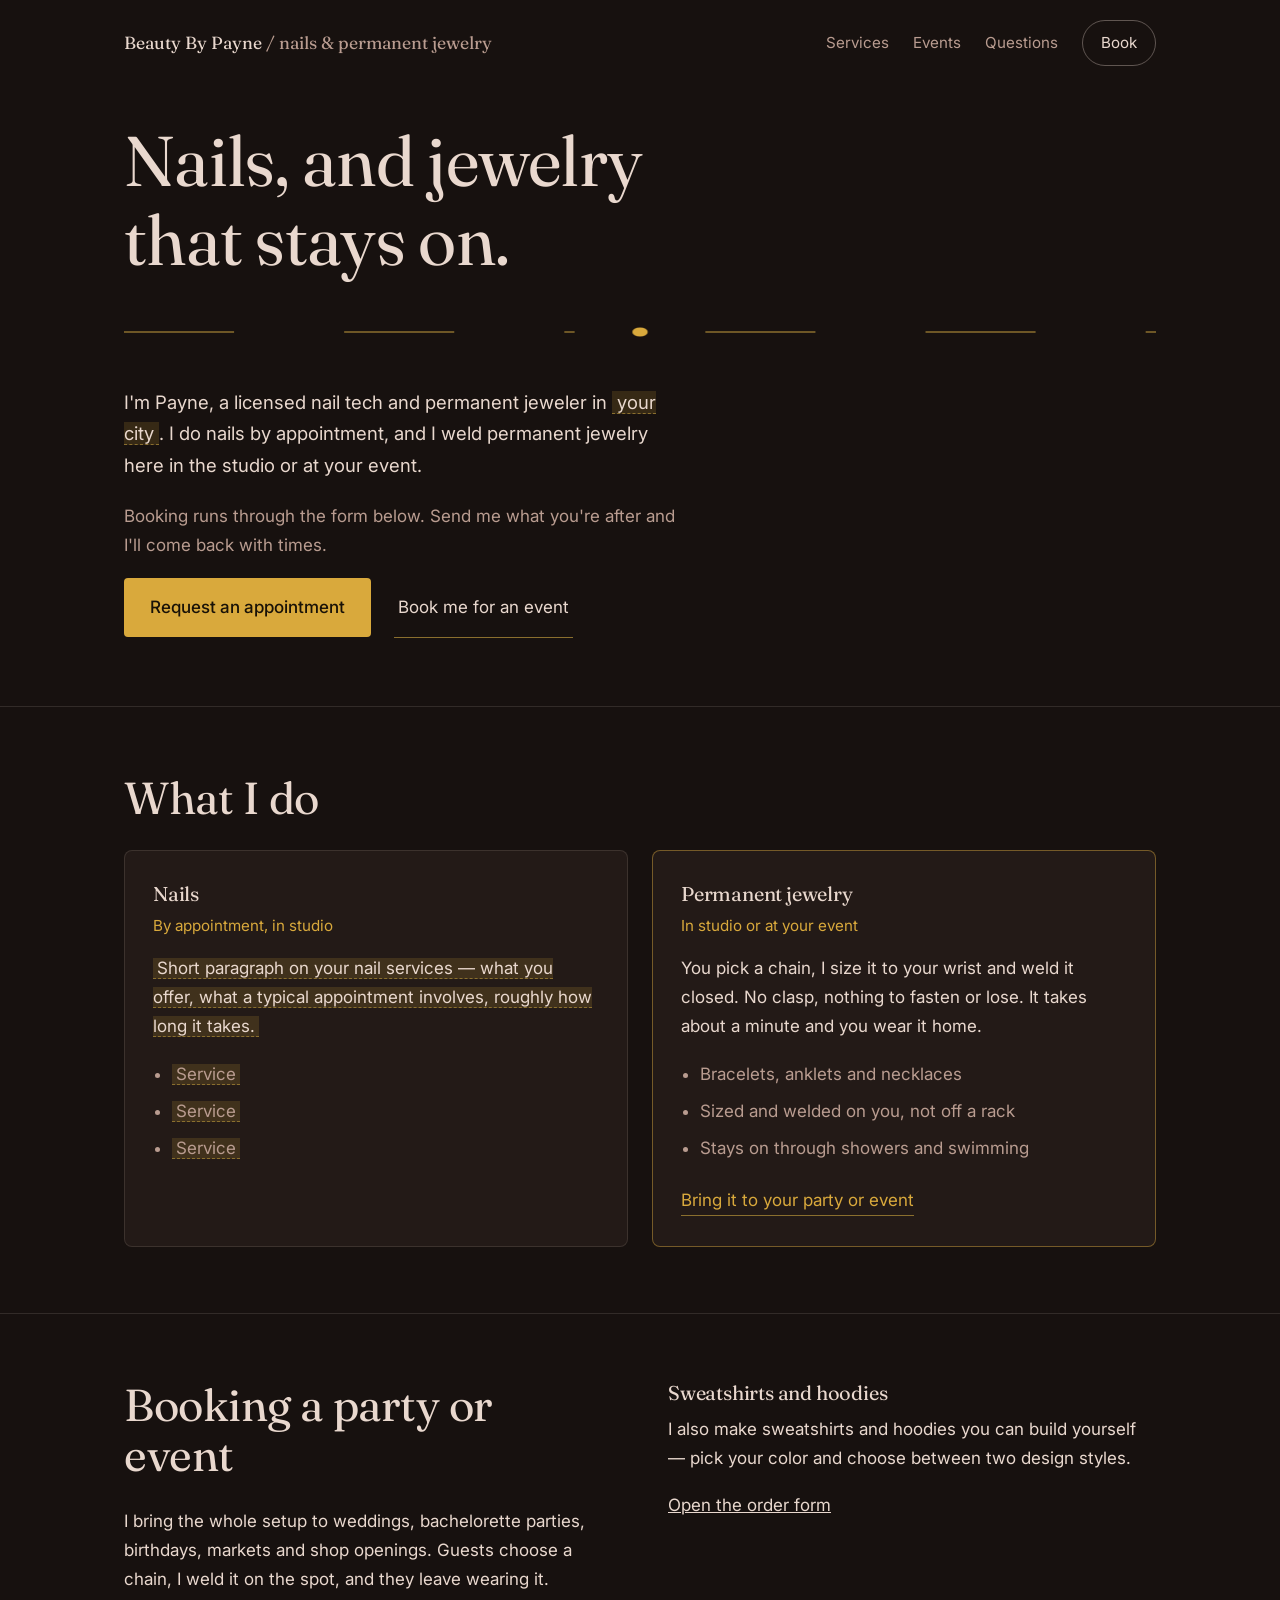
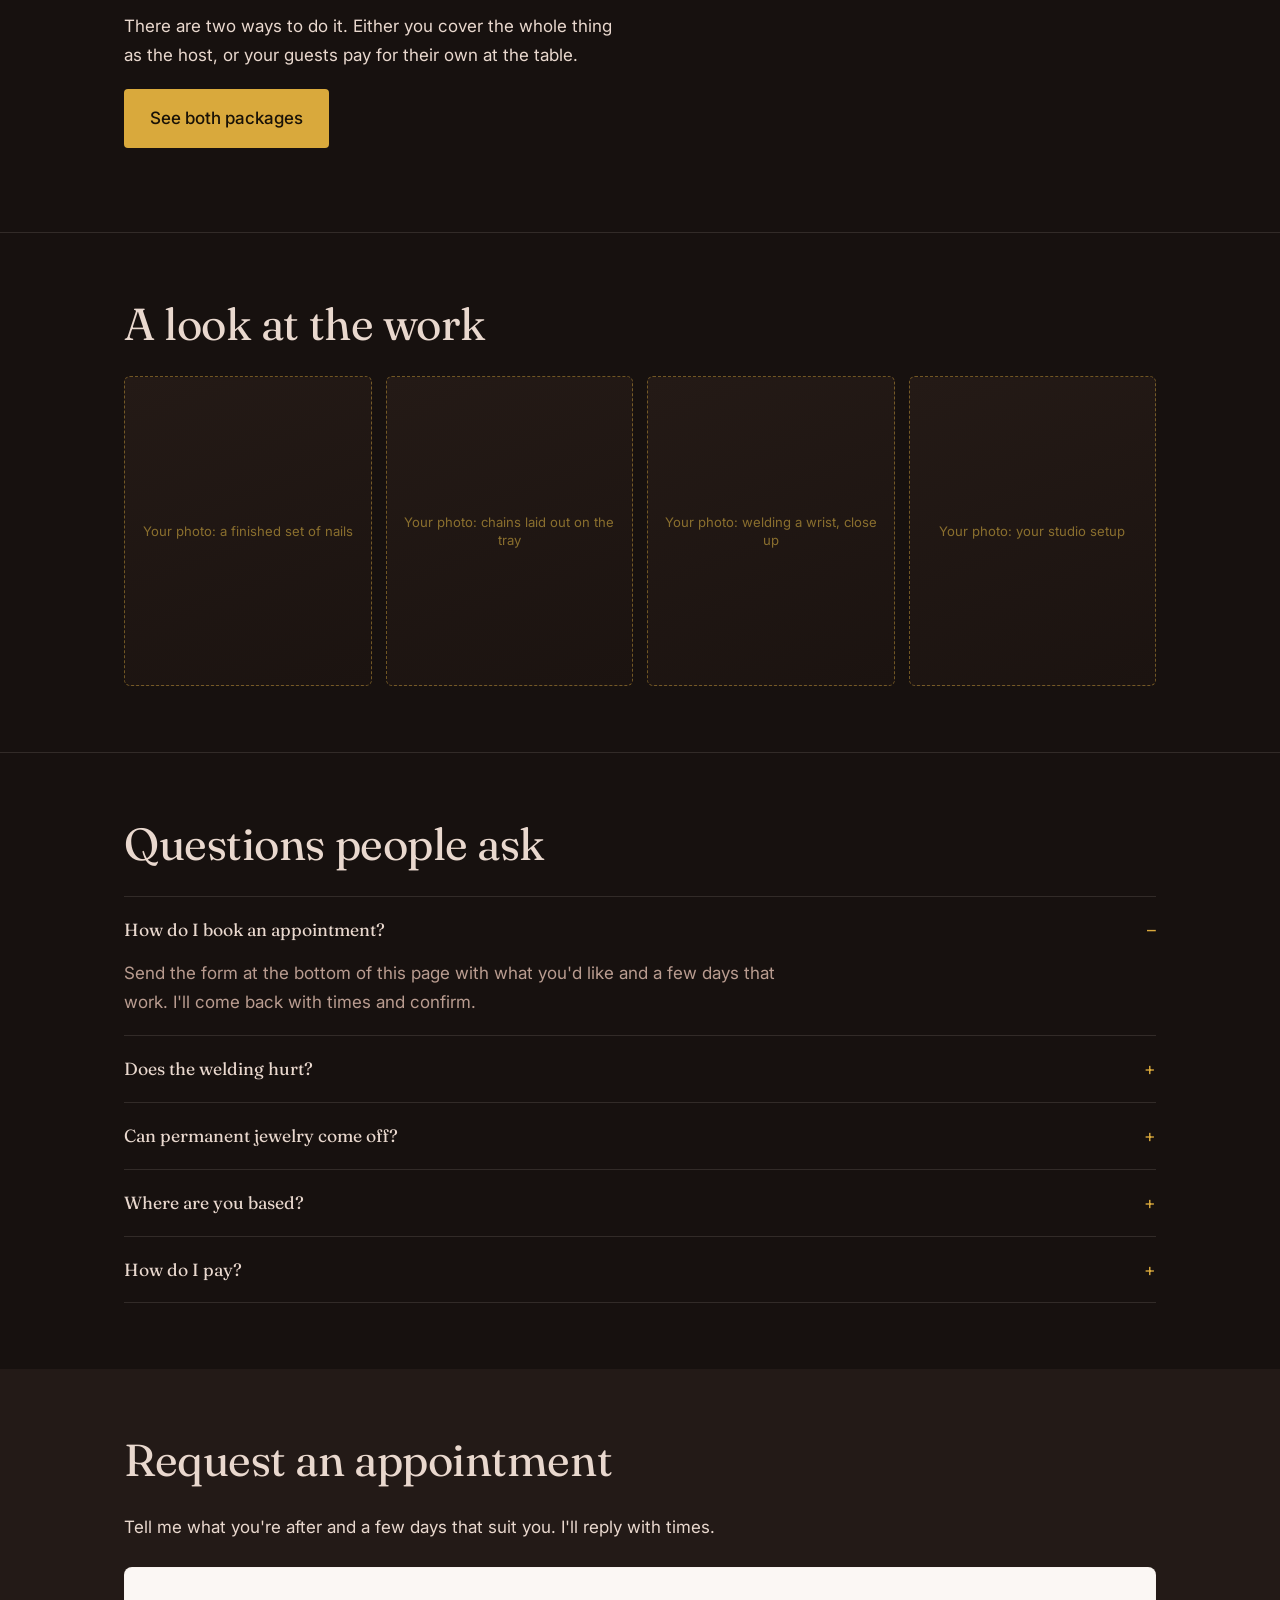
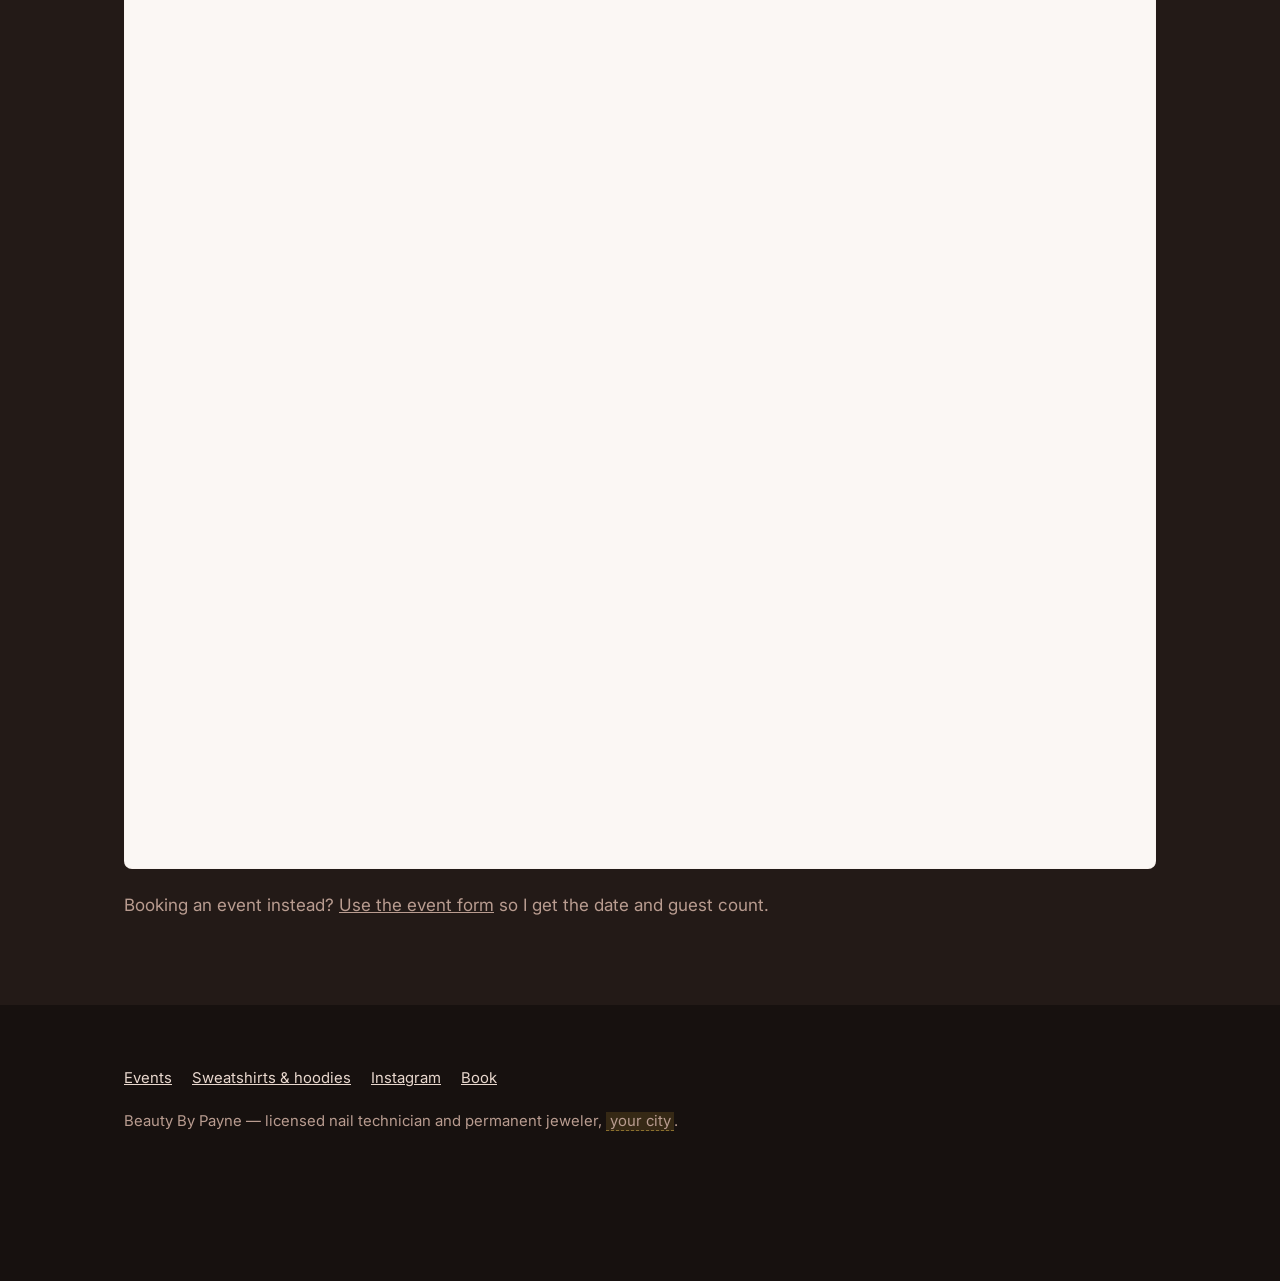
==== index.html @ 056fd9f8 "Add files via upload" ====
<!DOCTYPE html>
<html lang="en">
<head>
<meta charset="utf-8">
<meta name="viewport" content="width=device-width, initial-scale=1">
<title>Beauty By Payne | Nails &amp; Permanent Jewelry</title>
<meta name="description" content="Licensed nail technician and permanent jeweler. Nail appointments in studio, welded permanent jewelry for individuals, and permanent jewelry at parties and events.">
<link rel="canonical" href="https://REPLACE-WITH-DOMAIN/">
<meta property="og:type" content="website">
<meta property="og:title" content="Beauty By Payne | Nails &amp; Permanent Jewelry">
<meta property="og:description" content="Licensed nail technician and permanent jeweler. Appointments, permanent jewelry, and event bookings.">
<meta name="theme-color" content="#17110F">
<link rel="preconnect" href="https://fonts.googleapis.com">
<link rel="preconnect" href="https://fonts.gstatic.com" crossorigin>
<link href="https://fonts.googleapis.com/css2?family=Fraunces:opsz,wght@9..144,300;9..144,400;9..144,600&family=Inter:wght@400;500&display=swap" rel="stylesheet">
<link rel="stylesheet" href="style.css">
<script type="application/ld+json">
{
  "@context": "https://schema.org",
  "@type": "HealthAndBeautyBusiness",
  "name": "Beauty By Payne",
  "description": "Licensed nail technician and permanent jeweler offering nail appointments, permanent jewelry, and permanent jewelry at private parties and public events.",
  "url": "https://REPLACE-WITH-DOMAIN/",
  "sameAs": [
    "https://www.instagram.com/beauty.by.payne",
    "https://linktr.ee/Beautybypayne"
  ],
  "address": {
    "@type": "PostalAddress",
    "addressLocality": "REPLACE-CITY",
    "addressRegion": "REPLACE-STATE",
    "addressCountry": "US"
  },
  "areaServed": "REPLACE-CITY and surrounding area",
  "hasOfferCatalog": {
    "@type": "OfferCatalog",
    "name": "Services",
    "itemListElement": [
      { "@type": "Offer", "itemOffered": { "@type": "Service", "name": "Nail services" } },
      { "@type": "Offer", "itemOffered": { "@type": "Service", "name": "Permanent jewelry" } },
      { "@type": "Offer", "itemOffered": { "@type": "Service", "name": "Permanent jewelry for parties and events" } }
    ]
  }
}
</script>
</head>
<body>

<header>
  <a class="mark" href="index.html">Beauty By Payne <span>/ nails &amp; permanent jewelry</span></a>
  <nav>
    <a href="#services">Services</a>
    <a href="events.html">Events</a>
    <a href="#questions">Questions</a>
    <a class="cta" href="#book">Book</a>
  </nav>
</header>

<main>

<section class="hero">
  <div class="wrap">
    <h1>Nails, and jewelry<br>that stays on.</h1>

    <div class="chain" aria-hidden="true">
      <svg viewBox="0 0 600 34" preserveAspectRatio="none">
        <path class="link" d="M0 17 H262" />
        <path class="link" d="M338 17 H600" style="animation-delay:.15s" />
        <circle class="halo" cx="300" cy="17" r="2" />
        <circle class="weld" cx="300" cy="17" r="4.5" />
      </svg>
    </div>

    <p class="lede">I'm Payne, a licensed nail tech and permanent jeweler in <span class="fill">your city</span>. I do nails by appointment, and I weld permanent jewelry here in the studio or at your event.</p>
    <p class="sub">Booking runs through the form below. Send me what you're after and I'll come back with times.</p>

    <div class="actions">
      <a class="btn" href="#book">Request an appointment</a>
      <a class="btn-line" href="events.html">Book me for an event</a>
    </div>
  </div>
</section>

<hr class="rule">

<section id="services">
  <div class="wrap">
    <h2>What I do</h2>

    <div class="cards">
      <div class="card">
        <h3>Nails</h3>
        <p class="who">By appointment, in studio</p>
        <p><span class="fill">Short paragraph on your nail services — what you offer, what a typical appointment involves, roughly how long it takes.</span></p>
        <ul>
          <li><span class="fill">Service</span></li>
          <li><span class="fill">Service</span></li>
          <li><span class="fill">Service</span></li>
        </ul>
      </div>

      <div class="card primary">
        <h3>Permanent jewelry</h3>
        <p class="who">In studio or at your event</p>
        <p>You pick a chain, I size it to your wrist and weld it closed. No clasp, nothing to fasten or lose. It takes about a minute and you wear it home.</p>
        <ul>
          <li>Bracelets, anklets and necklaces</li>
          <li>Sized and welded on you, not off a rack</li>
          <li>Stays on through showers and swimming</li>
        </ul>
        <a class="more" href="events.html">Bring it to your party or event</a>
      </div>
    </div>
  </div>
</section>

<hr class="rule">

<section>
  <div class="wrap two">
    <div>
      <h2>Booking a party or event</h2>
      <p>I bring the whole setup to weddings, bachelorette parties, birthdays, markets and shop openings. Guests choose a chain, I weld it on the spot, and they leave wearing it.</p>
      <p>There are two ways to do it. Either you cover the whole thing as the host, or your guests pay for their own at the table.</p>
      <p><a class="btn" href="events.html">See both packages</a></p>
    </div>
    <div>
      <h3>Sweatshirts and hoodies</h3>
      <p>I also make sweatshirts and hoodies you can build yourself — pick your color and choose between two design styles.</p>
      <p><a class="more" href="https://form.jotform.com/252323526871053">Open the order form</a></p>
    </div>
  </div>
</section>

<hr class="rule">

<section>
  <div class="wrap">
    <h2>A look at the work</h2>
    <div class="shots">
      <div class="shot">Your photo: a finished set of nails</div>
      <div class="shot">Your photo: chains laid out on the tray</div>
      <div class="shot">Your photo: welding a wrist, close up</div>
      <div class="shot">Your photo: your studio setup</div>
    </div>
  </div>
</section>

<hr class="rule">

<section id="questions">
  <div class="wrap">
    <h2>Questions people ask</h2>

    <details open>
      <summary>How do I book an appointment?</summary>
      <p>Send the form at the bottom of this page with what you'd like and a few days that work. I'll come back with times and confirm.</p>
    </details>
    <details>
      <summary>Does the welding hurt?</summary>
      <p>No. The weld happens away from the skin and takes a fraction of a second. Most people are surprised it's already done.</p>
    </details>
    <details>
      <summary>Can permanent jewelry come off?</summary>
      <p>Yes. You can open it with small scissors any time, and I can re-weld it later. It stays on through showers, swimming and sleeping.</p>
    </details>
    <details>
      <summary>Where are you based?</summary>
      <p><span class="fill">Your studio location and how to find it, plus how far you travel for events.</span></p>
    </details>
    <details>
      <summary>How do I pay?</summary>
      <p><span class="fill">How you take payment — in person, and what you accept.</span></p>
    </details>
  </div>
</section>

<section class="book" id="book">
  <div class="wrap">
    <h2>Request an appointment</h2>
    <p>Tell me what you're after and a few days that suit you. I'll reply with times.</p>

    <div class="form-frame">
      <iframe
        title="Appointment request form"
        src="https://form.jotform.com/REPLACE-WITH-YOUR-APPOINTMENT-FORM"
        loading="lazy"
        scrolling="auto"></iframe>
    </div>

    <p style="margin-top:22px;color:var(--skin-dim)">Booking an event instead? <a href="events.html">Use the event form</a> so I get the date and guest count.</p>
  </div>
</section>

</main>

<footer>
  <div class="wrap">
    <ul class="flinks">
      <li><a href="events.html">Events</a></li>
      <li><a href="https://form.jotform.com/252323526871053">Sweatshirts &amp; hoodies</a></li>
      <li><a href="https://www.instagram.com/beauty.by.payne">Instagram</a></li>
      <li><a href="#book">Book</a></li>
    </ul>
    <p>Beauty By Payne — licensed nail technician and permanent jeweler, <span class="fill">your city</span>.</p>
  </div>
</footer>

<div class="sticky">
  <p>Appointments by request</p>
  <a class="btn" href="#book">Book</a>
</div>

</body>
</html>
---- style.css ----
:root{
  --ink:#17110F;
  --ink-2:#231A17;
  --skin:#E9D8CE;
  --skin-dim:#B99C90;
  --gold:#D9A93C;
  --gold-soft:#8A6F2E;
  --paper:#FBF7F4;
  --maxw:1080px;
}
*{box-sizing:border-box}
html{-webkit-text-size-adjust:100%;scroll-behavior:smooth}
@media(prefers-reduced-motion:reduce){html{scroll-behavior:auto}}
body{
  margin:0;background:var(--ink);color:var(--skin);
  font-family:Inter,system-ui,-apple-system,"Segoe UI",sans-serif;
  font-size:17px;line-height:1.7;-webkit-font-smoothing:antialiased;
}
.wrap{max-width:var(--maxw);margin:0 auto;padding:0 24px}
h1,h2,h3{font-family:Fraunces,Georgia,serif;font-weight:400;line-height:1.12;letter-spacing:-0.01em;margin:0 0 .5em}
h1{font-size:clamp(2.4rem,7.5vw,4.4rem)}
h2{font-size:clamp(1.9rem,4.4vw,2.8rem);margin-bottom:.6em}
h3{font-size:1.25rem;line-height:1.25}
p{margin:0 0 1.1em;max-width:62ch}
a{color:inherit}
img{max-width:100%;display:block}
.fill{background:rgba(217,169,60,.16);border-bottom:1px dashed var(--gold-soft);padding:0 .25em}

header{display:flex;align-items:center;justify-content:space-between;gap:16px;padding:20px 24px;max-width:var(--maxw);margin:0 auto;position:relative;z-index:5}
.mark{font-family:Fraunces,serif;font-size:1.1rem;text-decoration:none}
.mark span{color:var(--skin-dim)}
nav{display:none;gap:24px;align-items:center;font-size:.95rem}
nav a{text-decoration:none;color:var(--skin-dim)}
nav a:hover,nav a[aria-current="page"]{color:var(--skin)}
nav a.cta{color:var(--skin);border:1px solid rgba(233,216,206,.35);border-radius:999px;padding:9px 18px}
@media(min-width:760px){nav{display:flex}}

.hero{padding:36px 0 68px}
.hero .lede{font-size:1.16rem;max-width:46ch}
.hero .sub{color:var(--skin-dim);max-width:52ch}

.chain{margin:32px 0 38px;height:34px}
.chain svg{width:100%;height:34px;display:block;overflow:visible}
.chain .link{fill:none;stroke:var(--gold-soft);stroke-width:1.4;stroke-dasharray:64;stroke-dashoffset:64;animation:draw 1.5s ease-out forwards}
.chain .weld{fill:var(--gold);opacity:0;animation:spark .7s ease-out 1.35s forwards}
.chain .halo{fill:var(--gold);opacity:0;animation:halo 1.1s ease-out 1.35s forwards}
@keyframes draw{to{stroke-dashoffset:0}}
@keyframes spark{0%{opacity:0;transform:scale(.2)}55%{opacity:1}to{opacity:1;transform:scale(1)}}
@keyframes halo{0%{opacity:.55;r:2}to{opacity:0;r:16}}
@media(prefers-reduced-motion:reduce){
  .chain .link{animation:none;stroke-dashoffset:0}
  .chain .weld{animation:none;opacity:1}
  .chain .halo{display:none}
}

.btn{display:inline-block;text-decoration:none;font-weight:500;background:var(--gold);color:#191207;padding:15px 26px;border-radius:4px;transition:background .18s ease}
.btn:hover{background:#E8BC55}
.btn-line{display:inline-block;text-decoration:none;padding:15px 4px;margin-left:18px;border-bottom:1px solid var(--gold-soft)}
.actions{margin-top:6px}

section{padding:66px 0}
.rule{height:1px;background:rgba(233,216,206,.13);border:0;margin:0}
.two{display:grid;gap:32px}
@media(min-width:860px){.two{grid-template-columns:1fr 1fr;gap:56px;align-items:start}}

.cards{display:grid;gap:20px;margin-top:8px}
@media(min-width:800px){.cards{grid-template-columns:1fr 1fr;gap:24px}}
.card{background:var(--ink-2);border:1px solid rgba(233,216,206,.12);border-radius:8px;padding:30px 28px}
.card.primary{border-color:rgba(217,169,60,.45)}
.card h3{margin-bottom:.35em}
.card .who{color:var(--gold);font-size:.95rem;margin:0 0 1em}
.card ul{margin:0;padding-left:1.1em;color:var(--skin-dim)}
.card li{margin-bottom:.5em}
.card a.more{display:inline-block;margin-top:14px;color:var(--gold);text-decoration:none;border-bottom:1px solid var(--gold-soft)}

ol.steps{list-style:none;counter-reset:s;margin:0;padding:0;display:grid;gap:26px}
@media(min-width:800px){ol.steps{grid-template-columns:repeat(3,1fr);gap:36px}}
ol.steps li{counter-increment:s;padding-top:14px;border-top:1px solid rgba(217,169,60,.4)}
ol.steps li::before{content:counter(s);font-family:Fraunces,serif;font-size:1.5rem;color:var(--gold);display:block;margin-bottom:.35em}
ol.steps h3{font-size:1.12rem;margin-bottom:.35em}
ol.steps p{color:var(--skin-dim);margin:0;font-size:.97rem}

.occ{display:flex;flex-wrap:wrap;gap:10px;margin-top:6px;padding:0;list-style:none}
.occ li{border:1px solid rgba(233,216,206,.22);border-radius:999px;padding:8px 17px;font-size:.95rem;color:var(--skin-dim)}

.shots{display:grid;gap:14px;grid-template-columns:repeat(2,1fr);margin-top:14px}
@media(min-width:800px){.shots{grid-template-columns:repeat(4,1fr)}}
.shot{aspect-ratio:4/5;border:1px dashed rgba(217,169,60,.45);border-radius:6px;background:linear-gradient(160deg,#241A16,#1B1310);display:flex;align-items:center;justify-content:center;text-align:center;color:var(--gold-soft);font-size:.82rem;padding:14px;line-height:1.4}

details{border-top:1px solid rgba(233,216,206,.13);padding:18px 0}
details:last-of-type{border-bottom:1px solid rgba(233,216,206,.13)}
summary{cursor:pointer;list-style:none;font-family:Fraunces,serif;font-size:1.1rem;display:flex;justify-content:space-between;gap:20px;align-items:baseline}
summary::-webkit-details-marker{display:none}
summary::after{content:"+";color:var(--gold);font-family:Inter,sans-serif}
details[open] summary::after{content:"–"}
details p{margin:.85em 0 0;color:var(--skin-dim)}

.book{background:var(--ink-2)}
.form-frame{margin-top:26px;border:1px solid rgba(233,216,206,.14);border-radius:8px;overflow:hidden;background:var(--paper)}
.form-frame iframe{display:block;width:100%;height:900px;border:0}

footer{padding:46px 0 130px;color:var(--skin-dim);font-size:.93rem}
footer a{color:var(--skin)}
.flinks{display:flex;flex-wrap:wrap;gap:20px;margin-bottom:18px;padding:0;list-style:none}

.sticky{position:fixed;left:0;right:0;bottom:0;z-index:20;background:rgba(23,17,15,.96);border-top:1px solid rgba(217,169,60,.35);padding:11px 16px calc(11px + env(safe-area-inset-bottom));display:flex;gap:12px;align-items:center;justify-content:space-between;backdrop-filter:blur(8px)}
.sticky p{margin:0;font-size:.9rem;color:var(--skin-dim);max-width:none}
.sticky .btn{padding:12px 20px;font-size:.95rem;white-space:nowrap}
@media(min-width:860px){.sticky{display:none}}

a:focus-visible,summary:focus-visible,.btn:focus-visible{outline:2px solid var(--gold);outline-offset:3px}
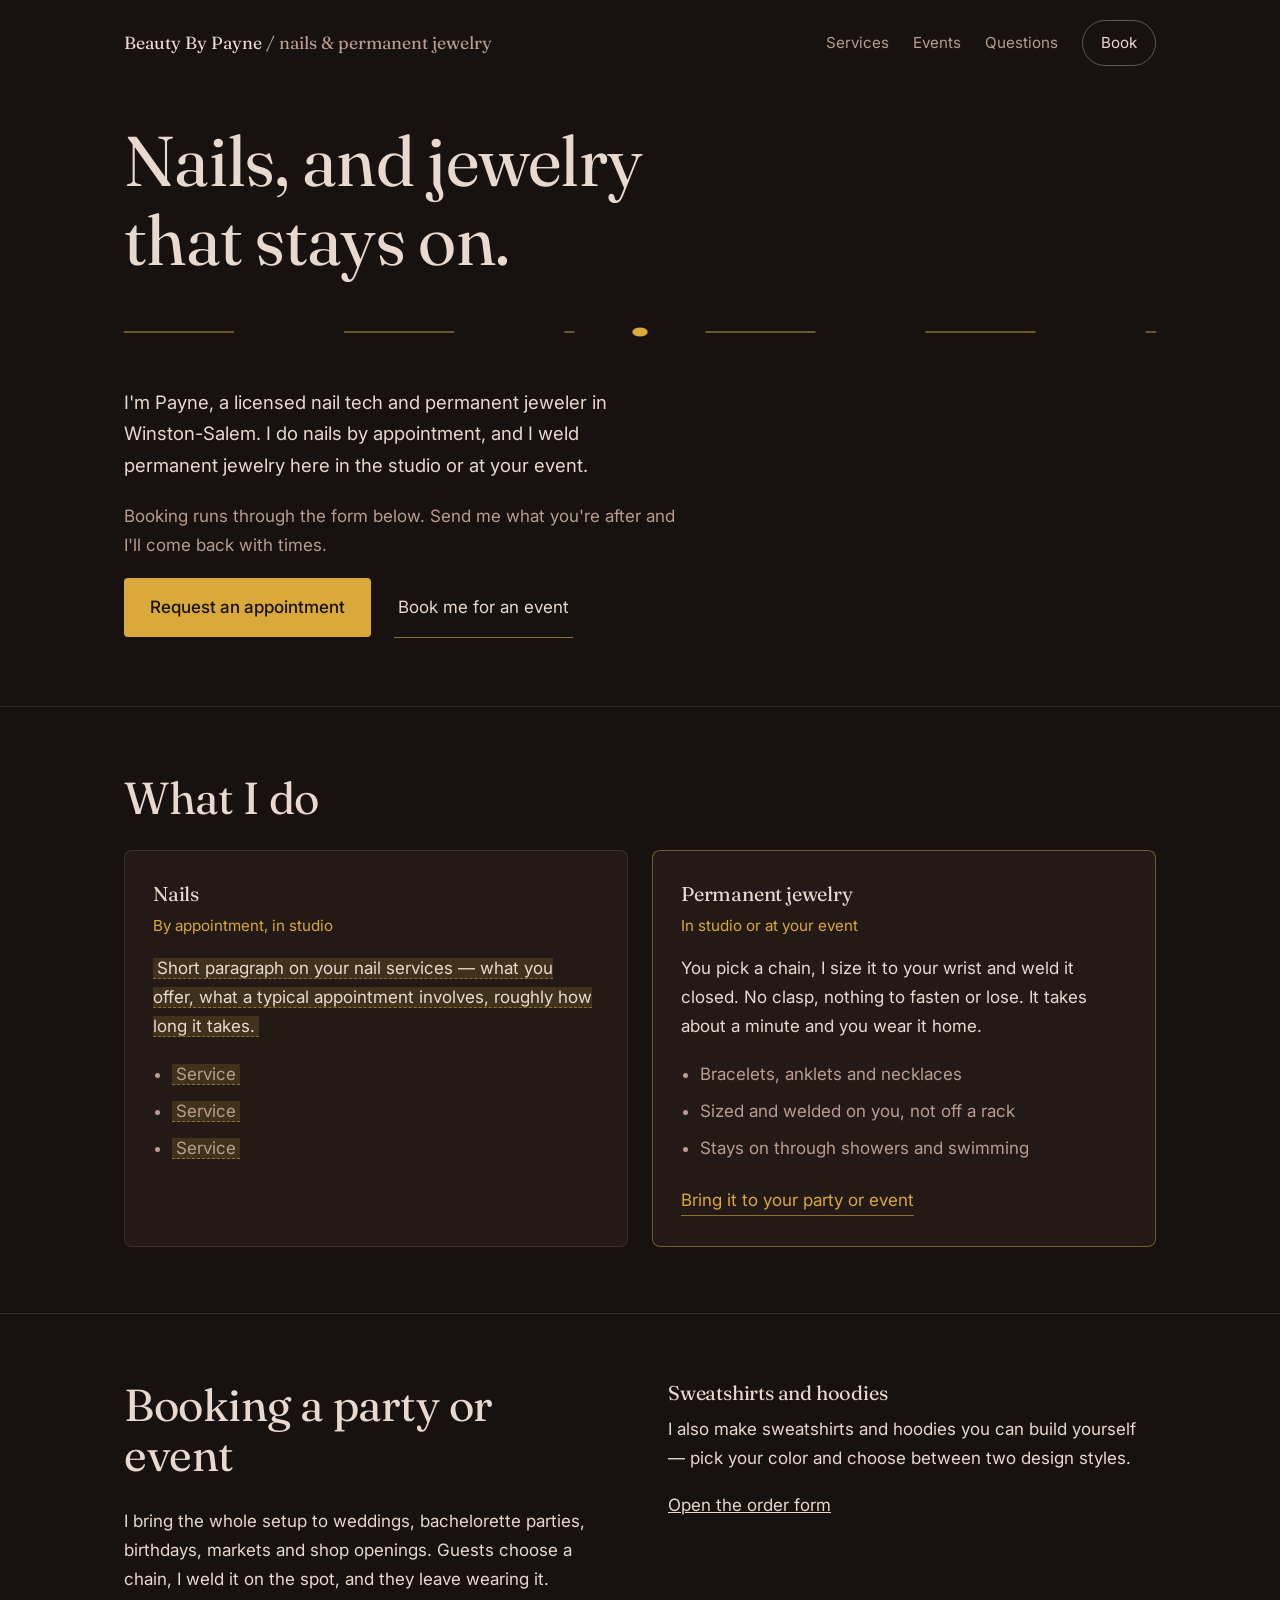
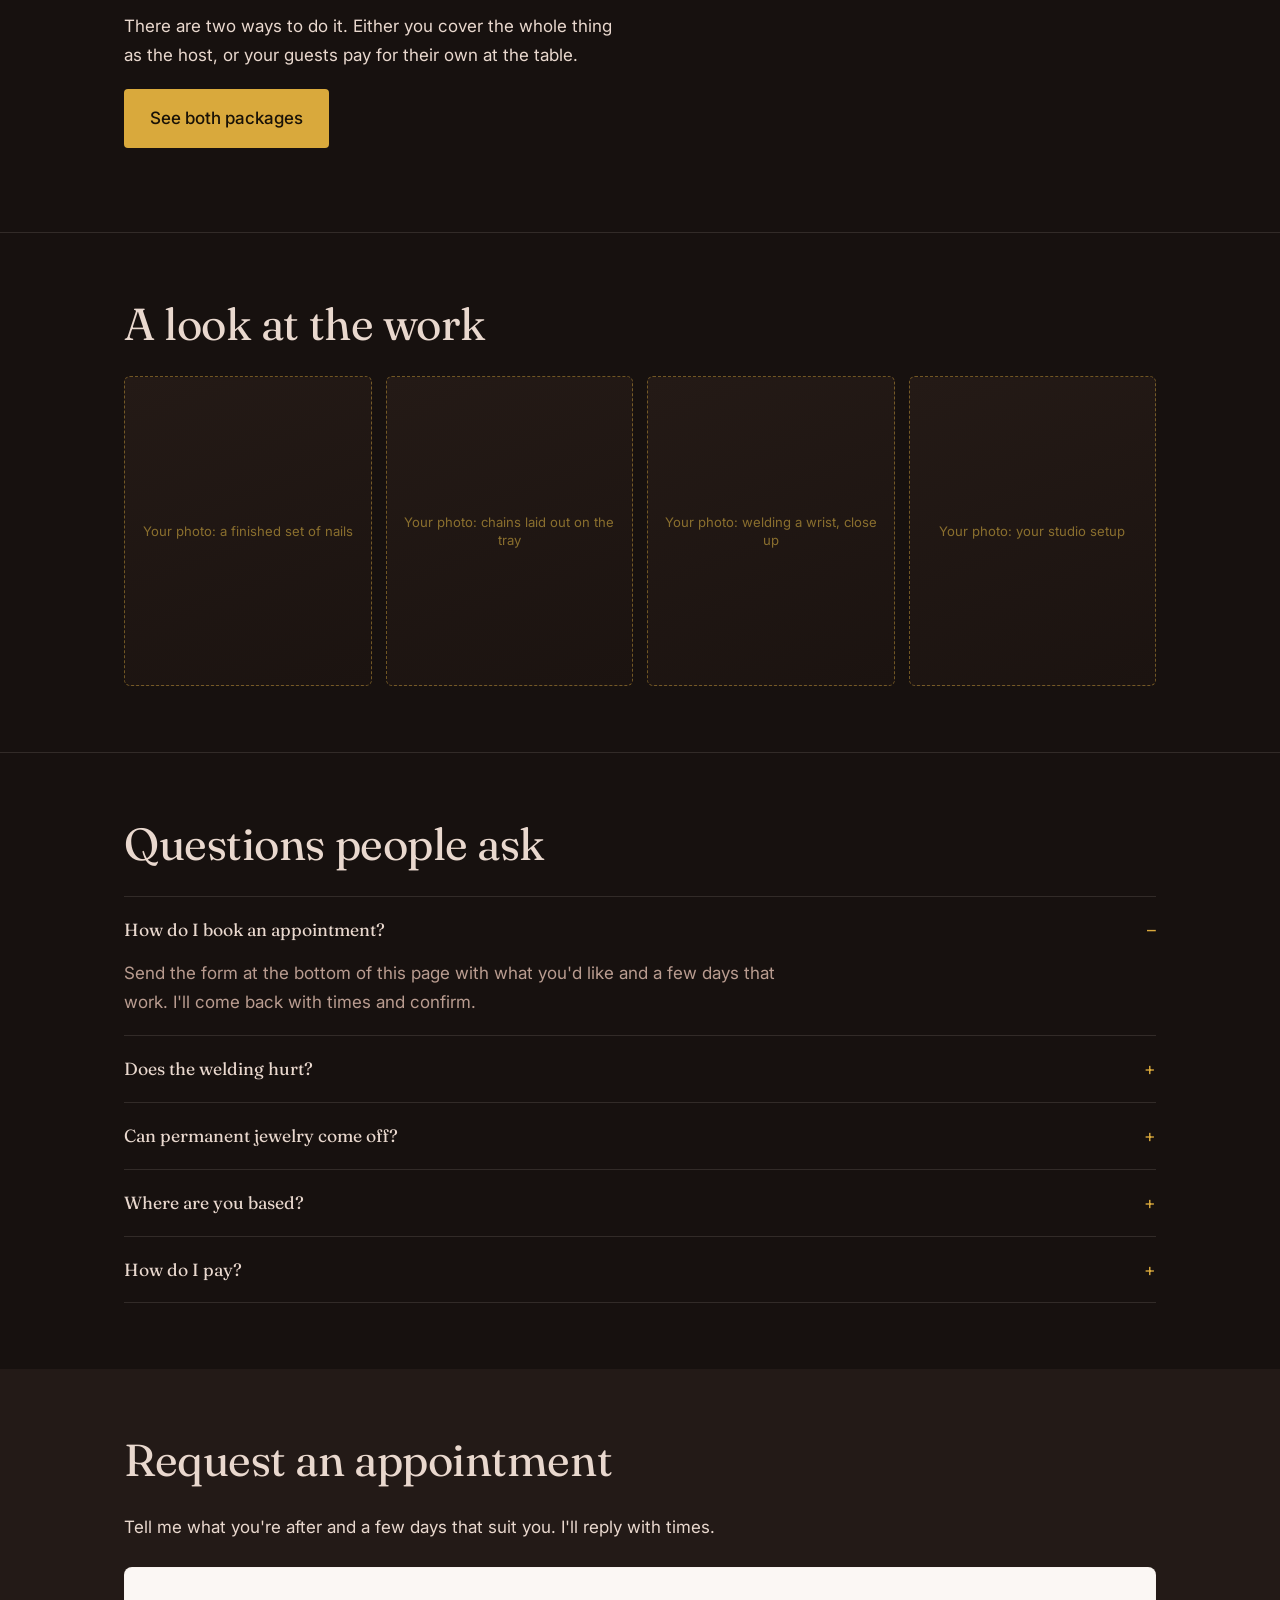
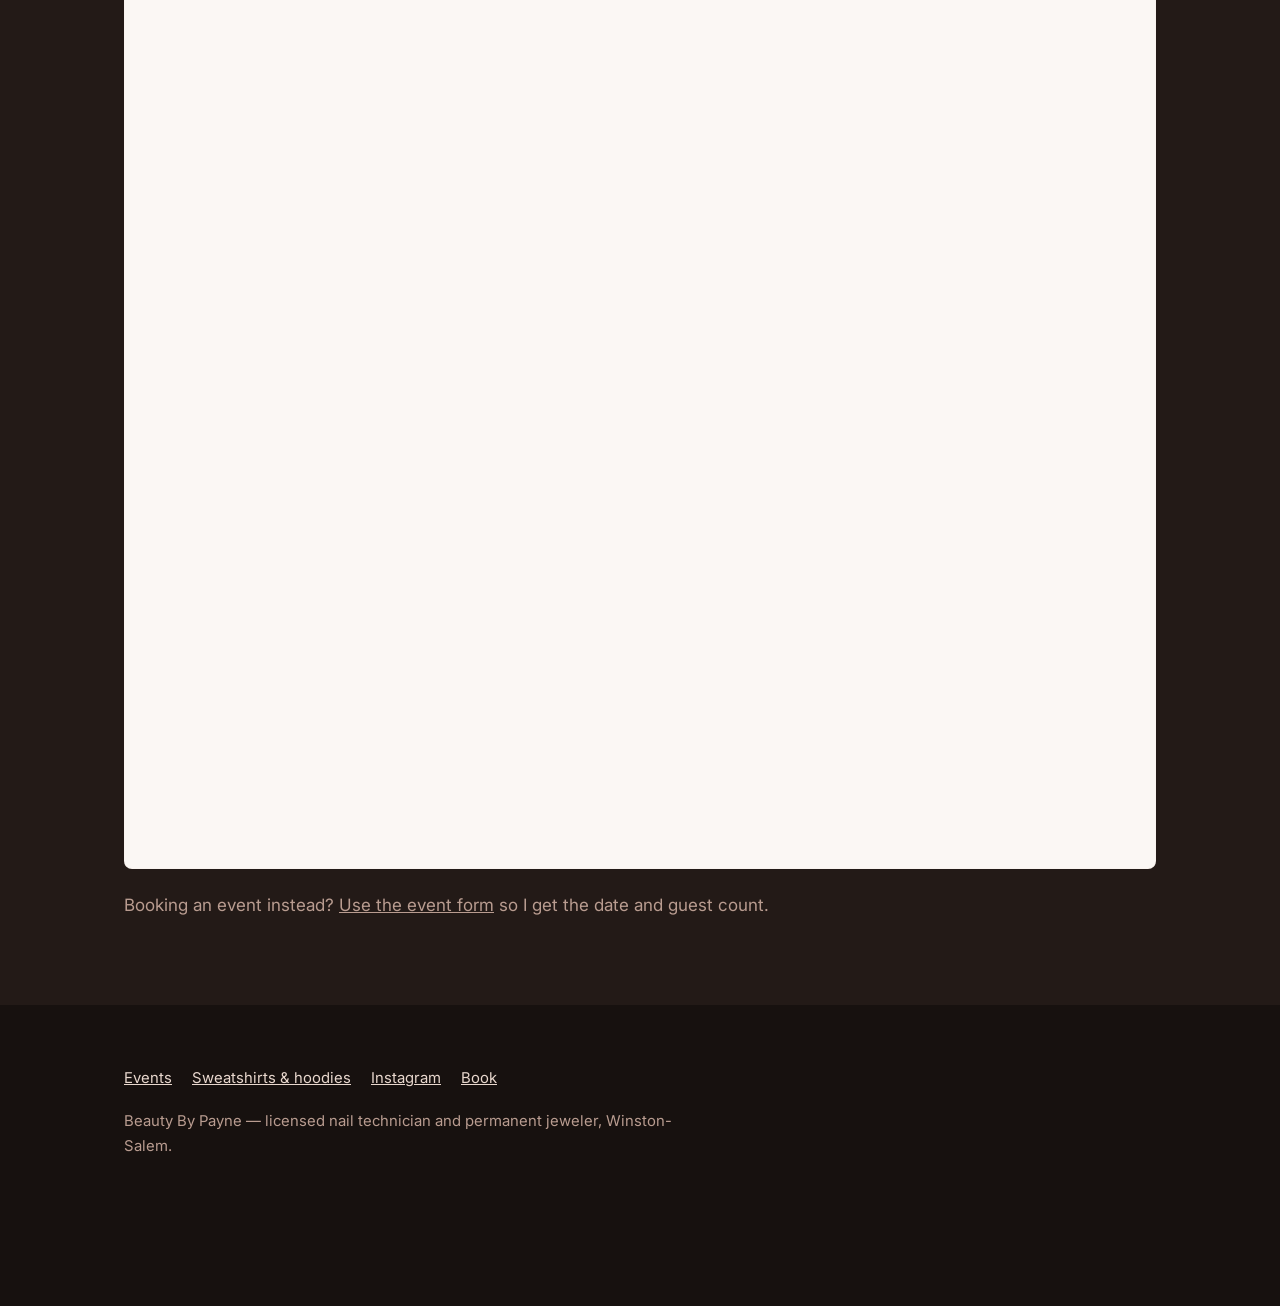
==== commit 0ea25cfa: "Set city to Winston-Salem across both pages Replaces the "your city" placeholder in the hero, events" ====
--- a/index.html
+++ b/index.html
@@ -27,11 +27,11 @@
   ],
   "address": {
     "@type": "PostalAddress",
-    "addressLocality": "REPLACE-CITY",
-    "addressRegion": "REPLACE-STATE",
+    "addressLocality": "Winston-Salem",
+    "addressRegion": "NC",
     "addressCountry": "US"
   },
-  "areaServed": "REPLACE-CITY and surrounding area",
+  "areaServed": "Winston-Salem and surrounding area",
   "hasOfferCatalog": {
     "@type": "OfferCatalog",
     "name": "Services",
@@ -71,7 +71,7 @@
       </svg>
     </div>
 
-    <p class="lede">I'm Payne, a licensed nail tech and permanent jeweler in <span class="fill">your city</span>. I do nails by appointment, and I weld permanent jewelry here in the studio or at your event.</p>
+    <p class="lede">I'm Payne, a licensed nail tech and permanent jeweler in Winston-Salem. I do nails by appointment, and I weld permanent jewelry here in the studio or at your event.</p>
     <p class="sub">Booking runs through the form below. Send me what you're after and I'll come back with times.</p>
 
     <div class="actions">
@@ -202,7 +202,7 @@
       <li><a href="https://www.instagram.com/beauty.by.payne">Instagram</a></li>
       <li><a href="#book">Book</a></li>
     </ul>
-    <p>Beauty By Payne — licensed nail technician and permanent jeweler, <span class="fill">your city</span>.</p>
+    <p>Beauty By Payne — licensed nail technician and permanent jeweler, Winston-Salem.</p>
   </div>
 </footer>
 
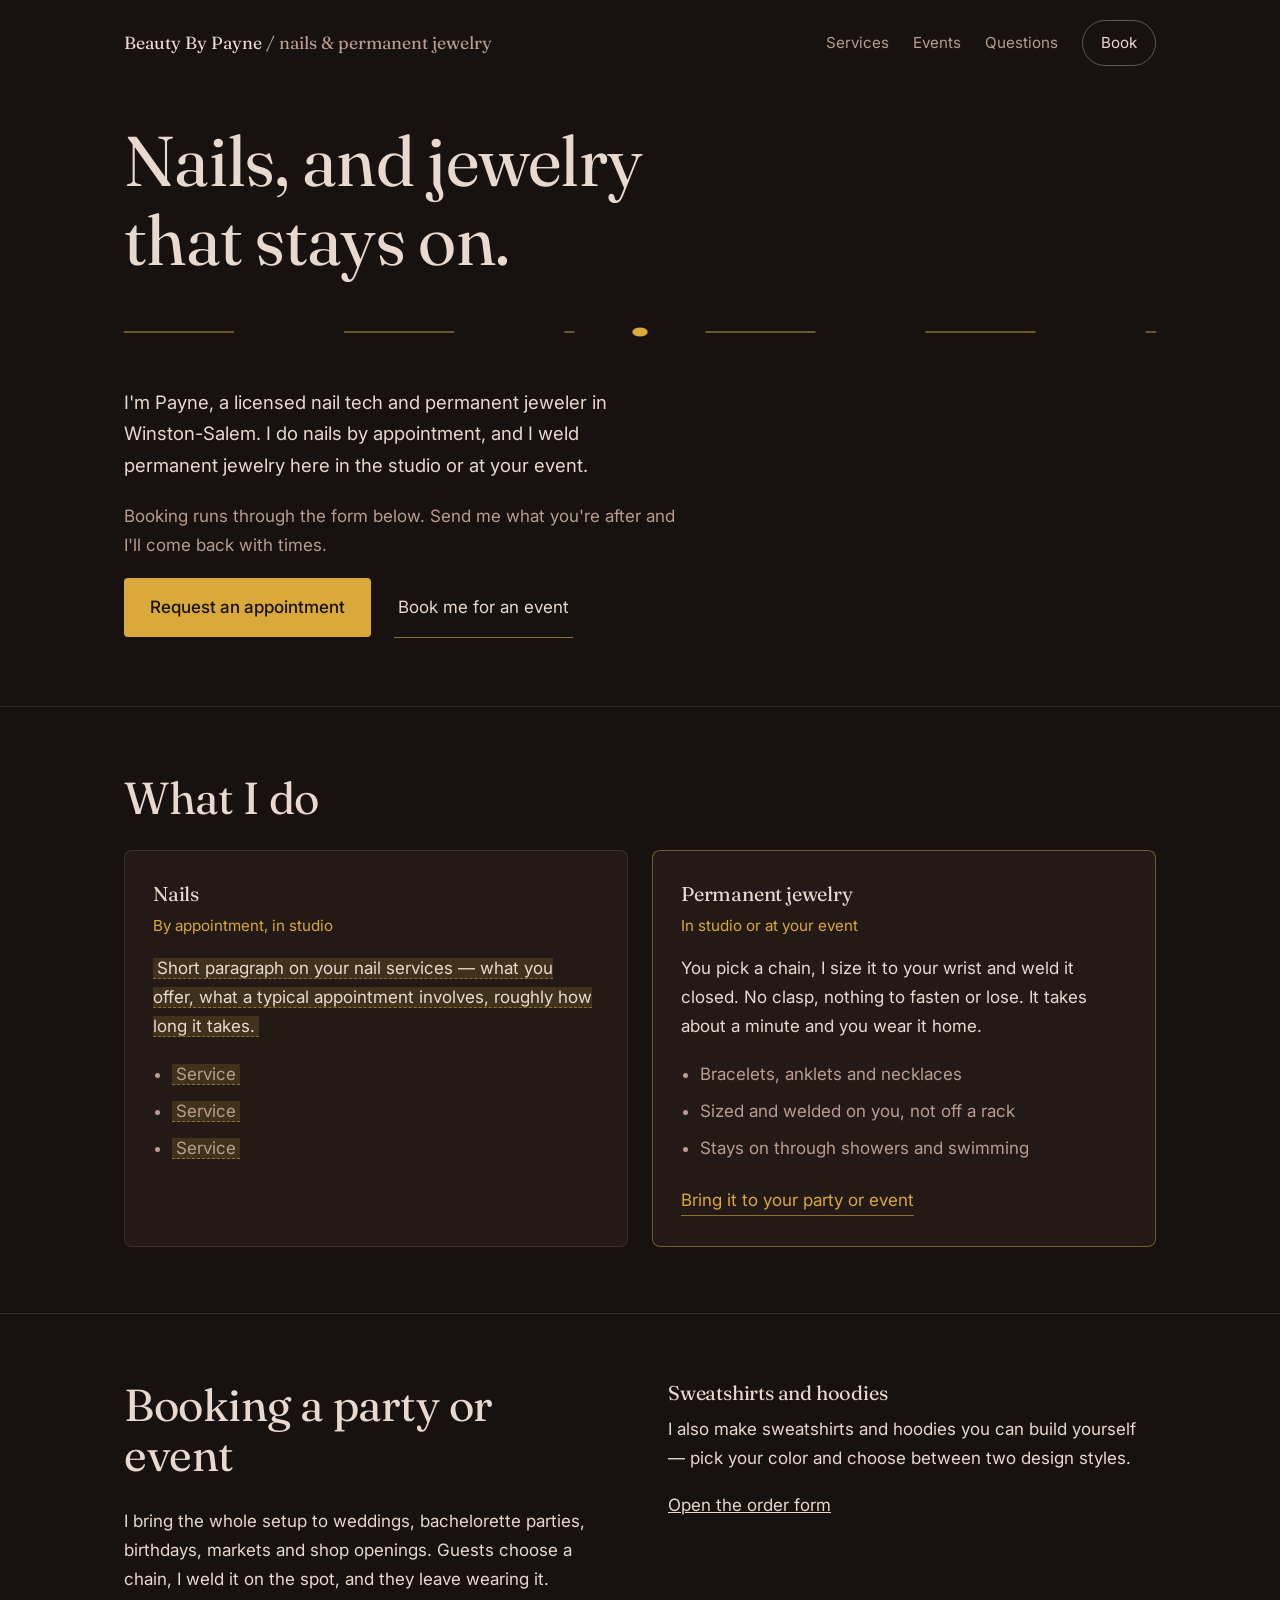
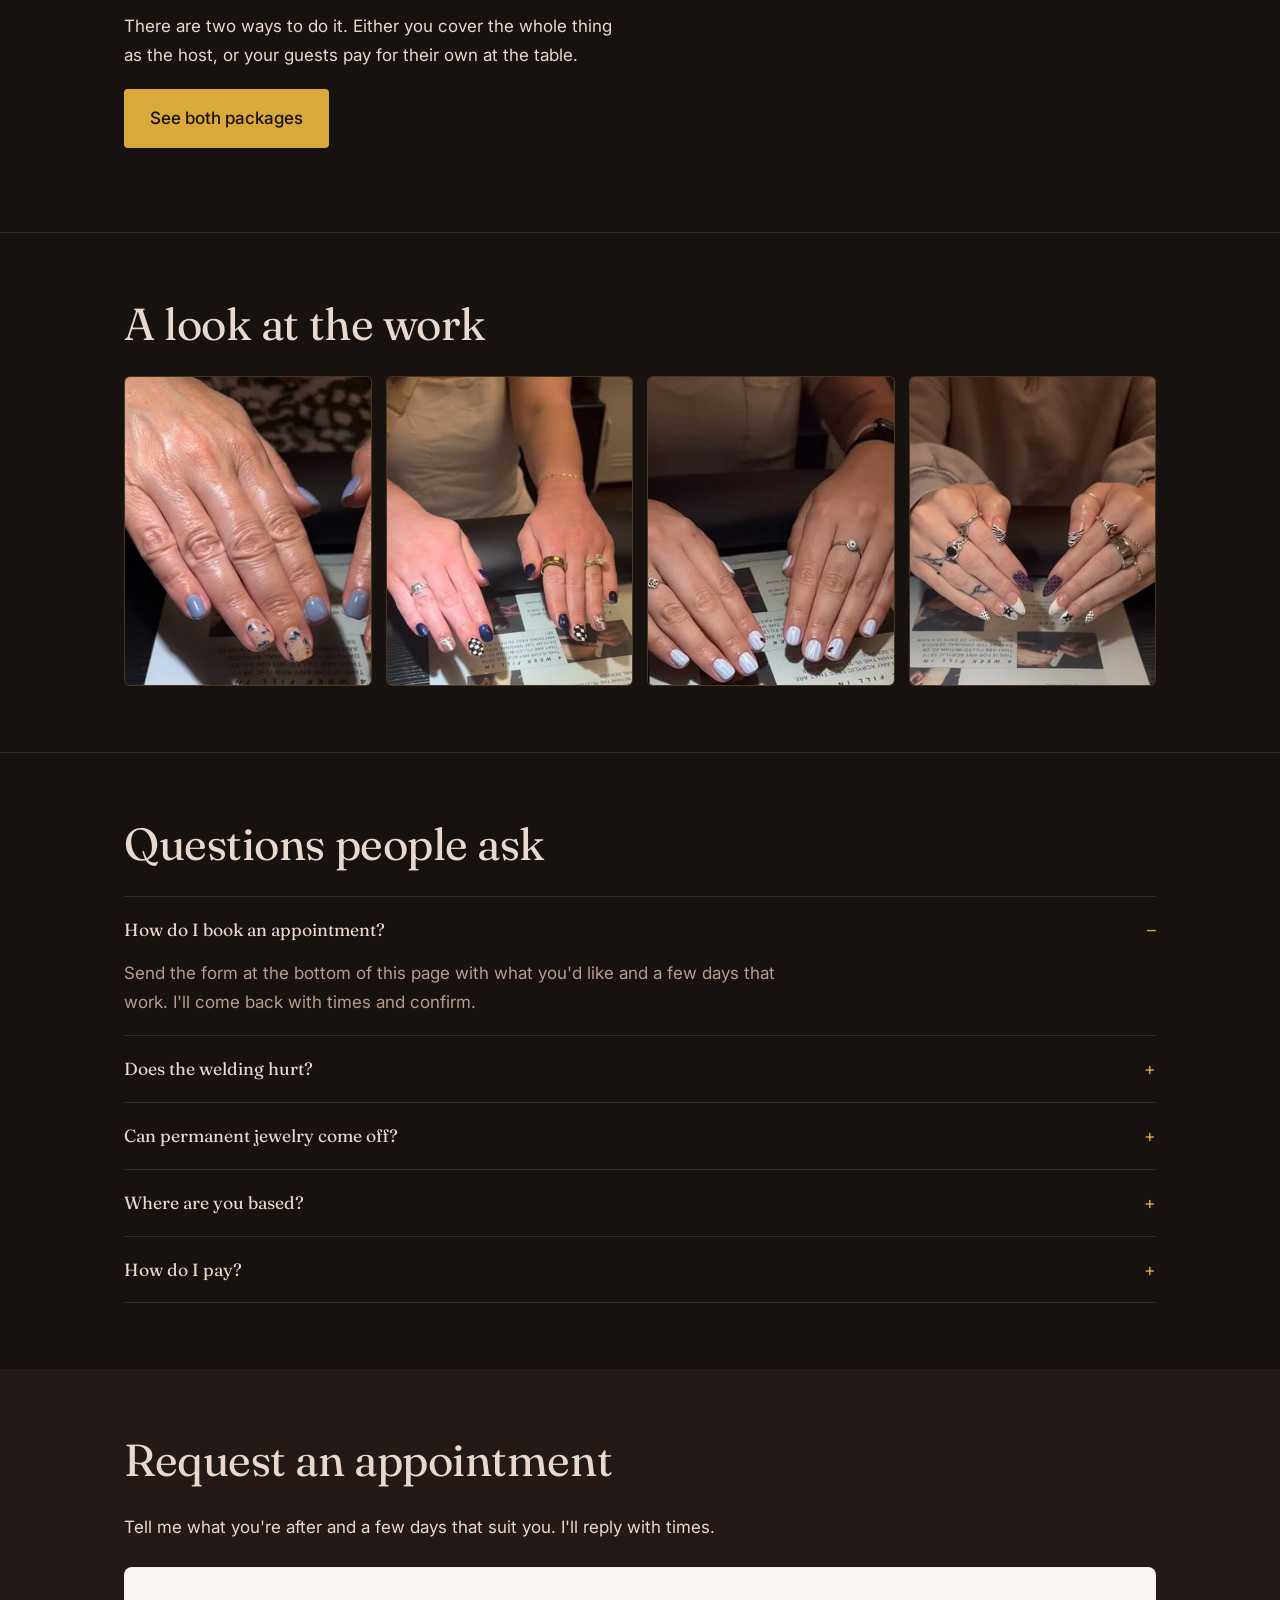
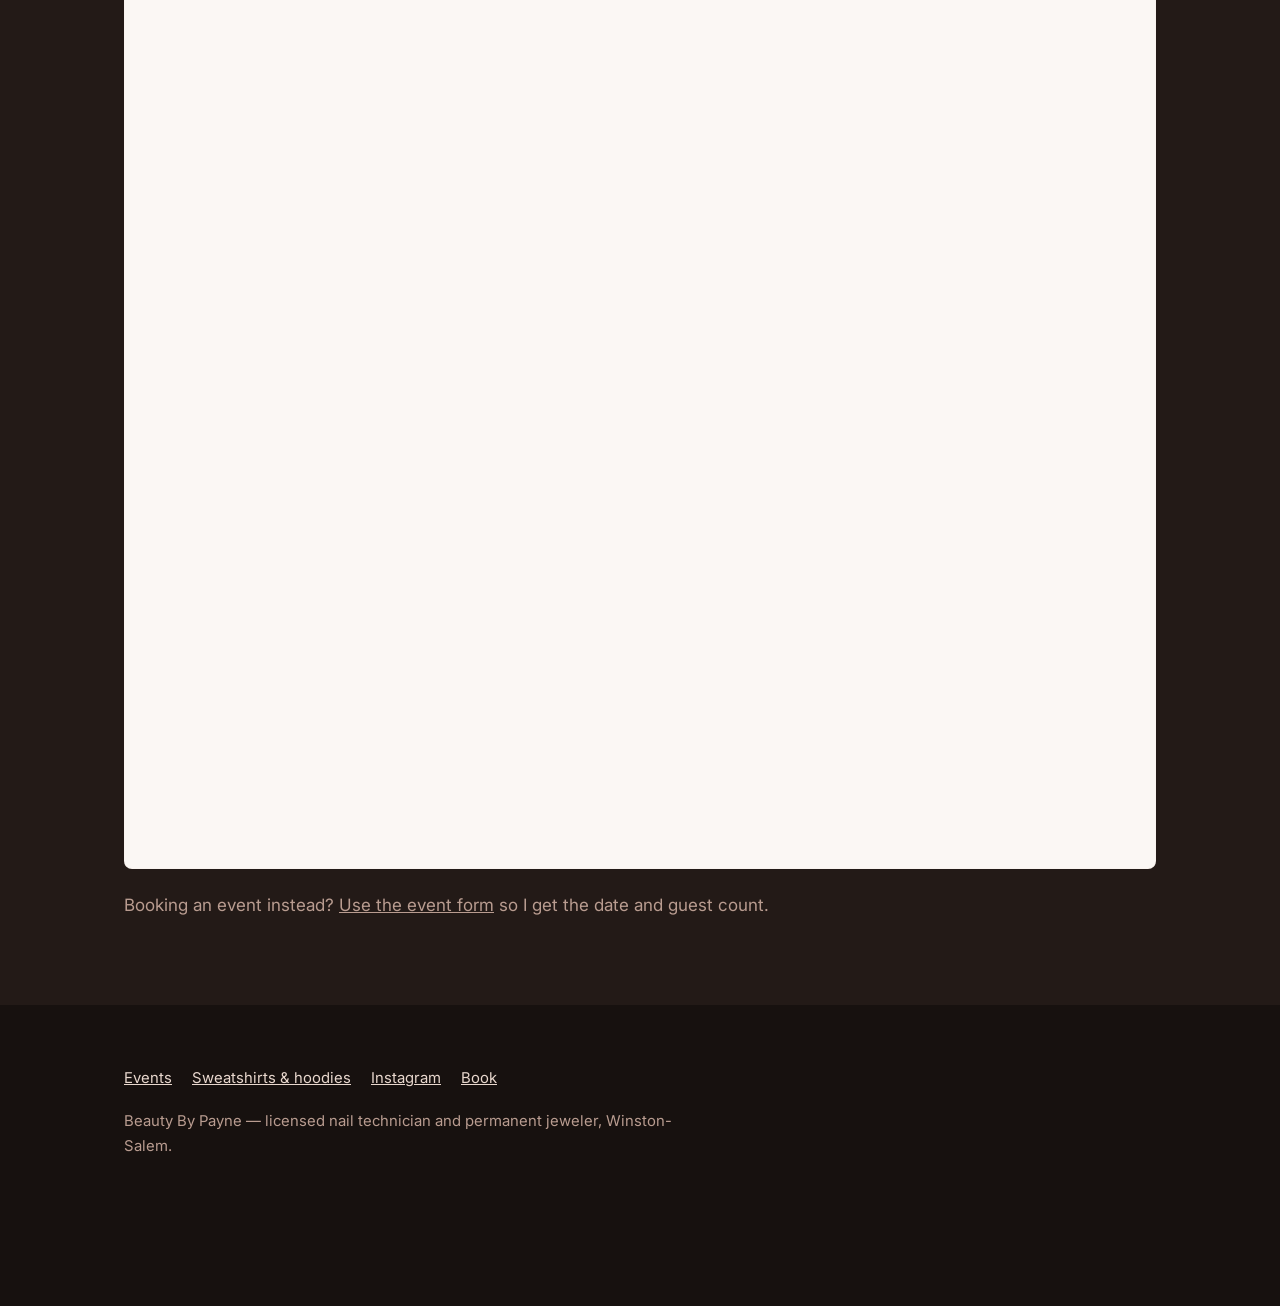
==== commit 8049393e: "Add real nail photos to the gallery from her Instagram Fills the four placeholder slots in "A look a" ====
--- a/index.html
+++ b/index.html
@@ -138,10 +138,14 @@
   <div class="wrap">
     <h2>A look at the work</h2>
     <div class="shots">
-      <div class="shot">Your photo: a finished set of nails</div>
-      <div class="shot">Your photo: chains laid out on the tray</div>
-      <div class="shot">Your photo: welding a wrist, close up</div>
-      <div class="shot">Your photo: your studio setup</div>
+      <img class="shot" src="assets/nails-blue.jpg" width="800" height="1000" loading="lazy" decoding="async"
+        alt="Periwinkle blue manicure with a hand-painted accent nail, by Beauty By Payne in Winston-Salem">
+      <img class="shot" src="assets/nails-checker.jpg" width="800" height="1000" loading="lazy" decoding="async"
+        alt="Navy and white checkerboard nail art on a short almond set">
+      <img class="shot" src="assets/nails-pale.jpg" width="800" height="1000" loading="lazy" decoding="async"
+        alt="Pale blue glossy manicure on short square nails">
+      <img class="shot" src="assets/nails-hands.jpg" width="800" height="1000" loading="lazy" decoding="async"
+        alt="Purple and white almond set with star and checkerboard accent nails">
     </div>
   </div>
 </section>
--- a/style.css
+++ b/style.css
@@ -86,6 +86,7 @@
 .shots{display:grid;gap:14px;grid-template-columns:repeat(2,1fr);margin-top:14px}
 @media(min-width:800px){.shots{grid-template-columns:repeat(4,1fr)}}
 .shot{aspect-ratio:4/5;border:1px dashed rgba(217,169,60,.45);border-radius:6px;background:linear-gradient(160deg,#241A16,#1B1310);display:flex;align-items:center;justify-content:center;text-align:center;color:var(--gold-soft);font-size:.82rem;padding:14px;line-height:1.4}
+img.shot{width:100%;height:auto;aspect-ratio:4/5;align-self:start;display:block;object-fit:cover;padding:0;border:1px solid rgba(217,169,60,.22)}
 
 details{border-top:1px solid rgba(233,216,206,.13);padding:18px 0}
 details:last-of-type{border-bottom:1px solid rgba(233,216,206,.13)}
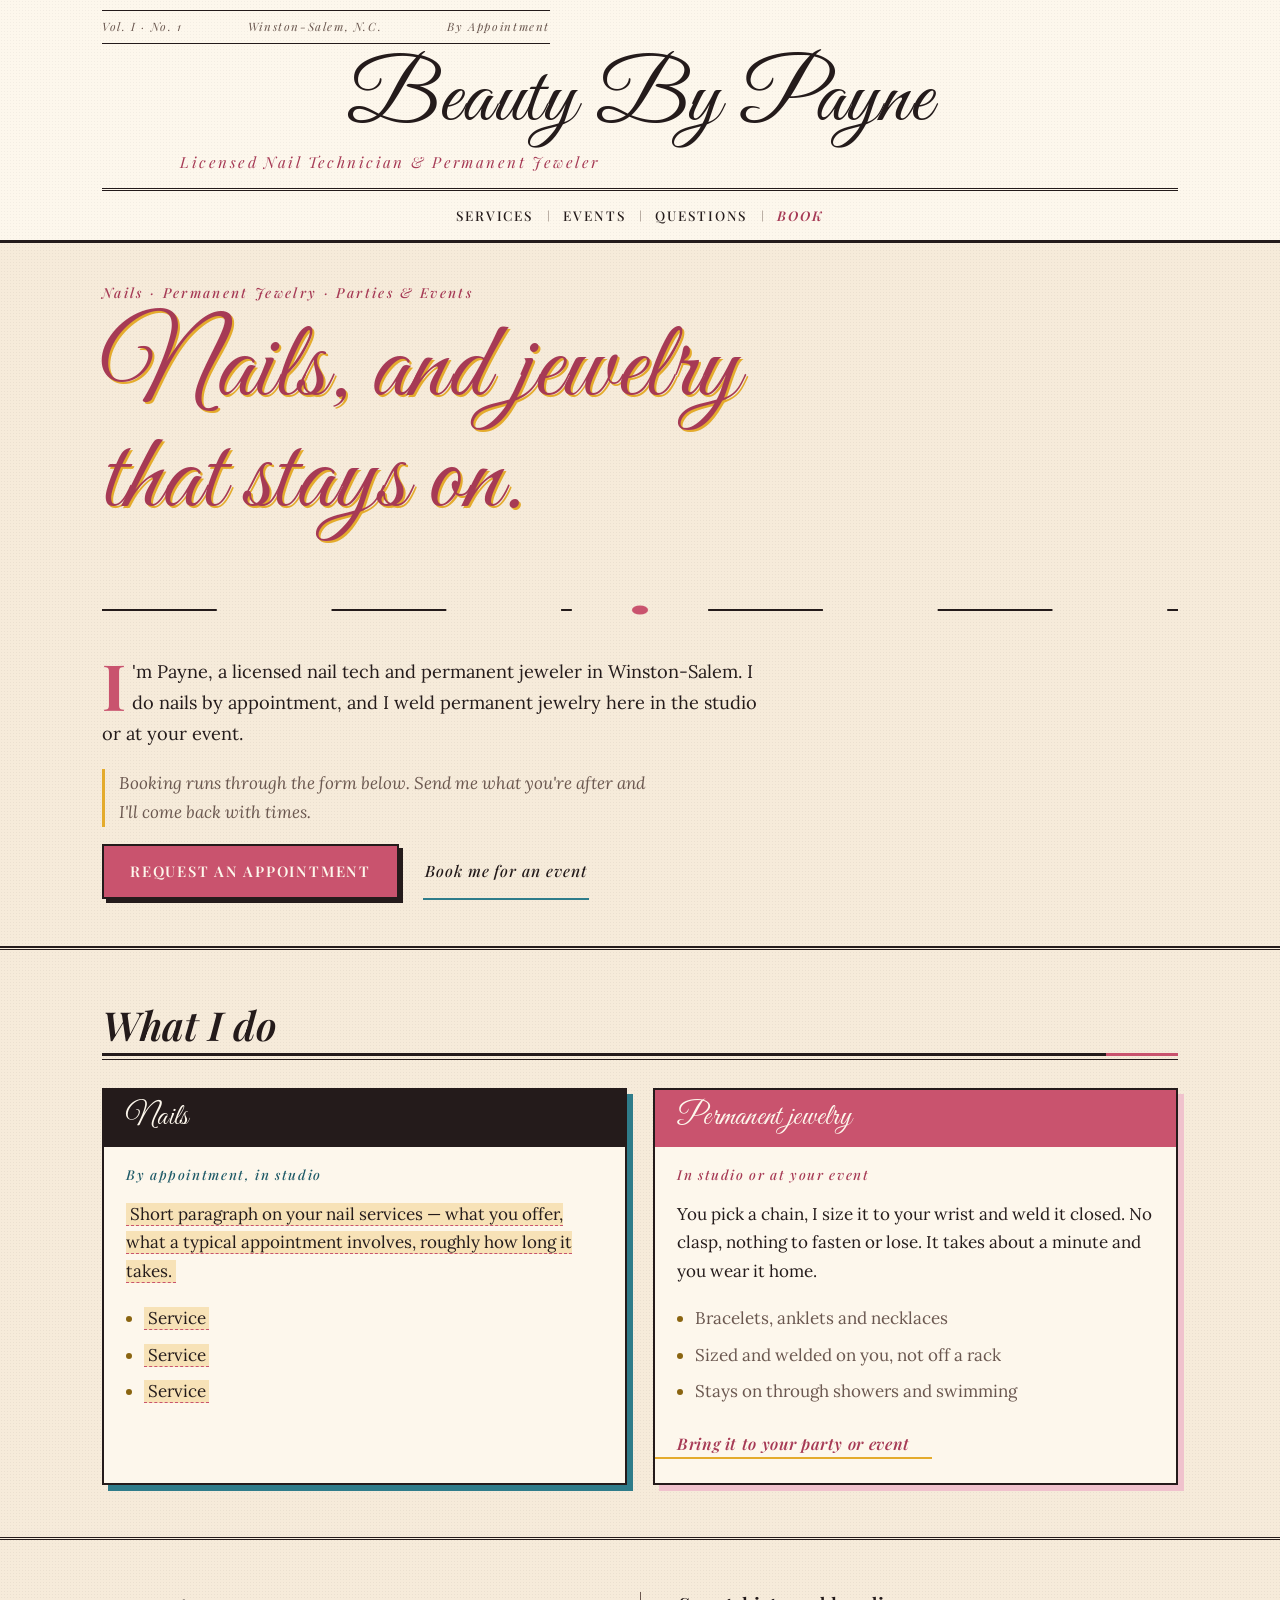
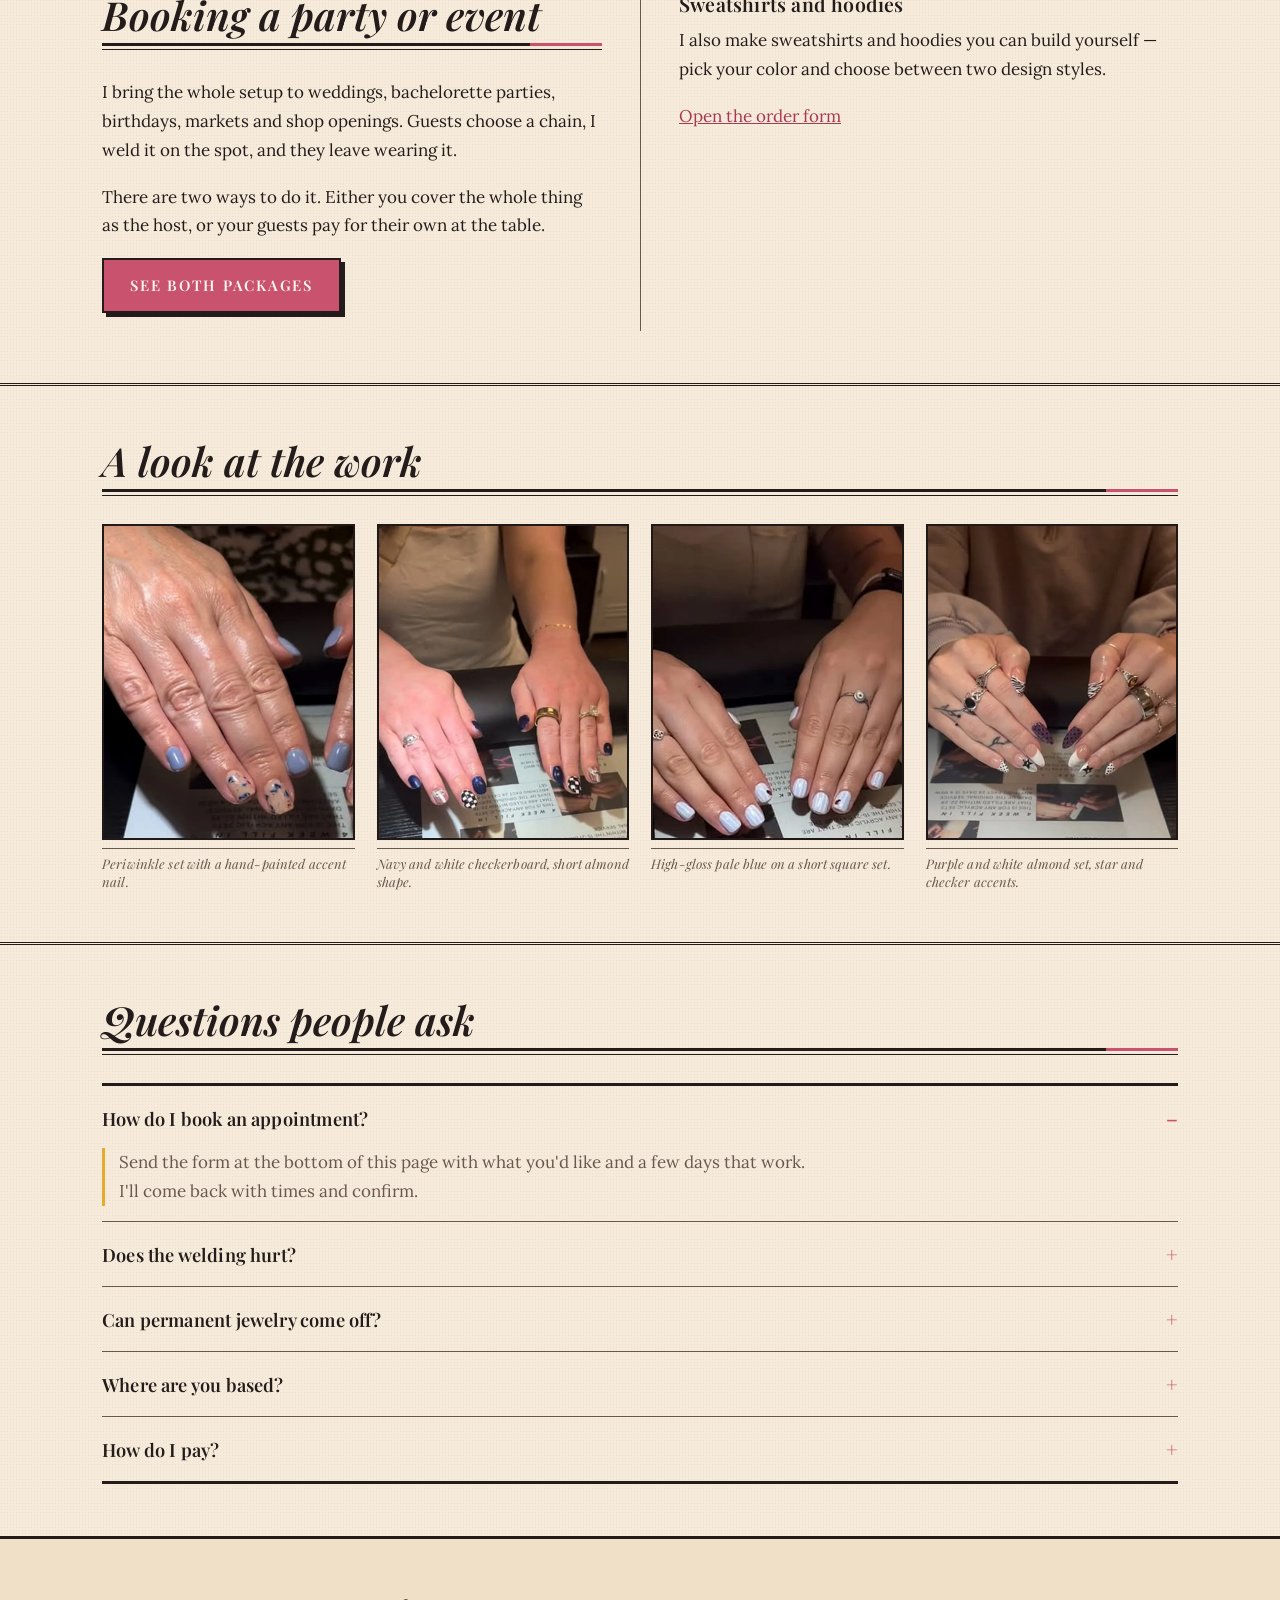
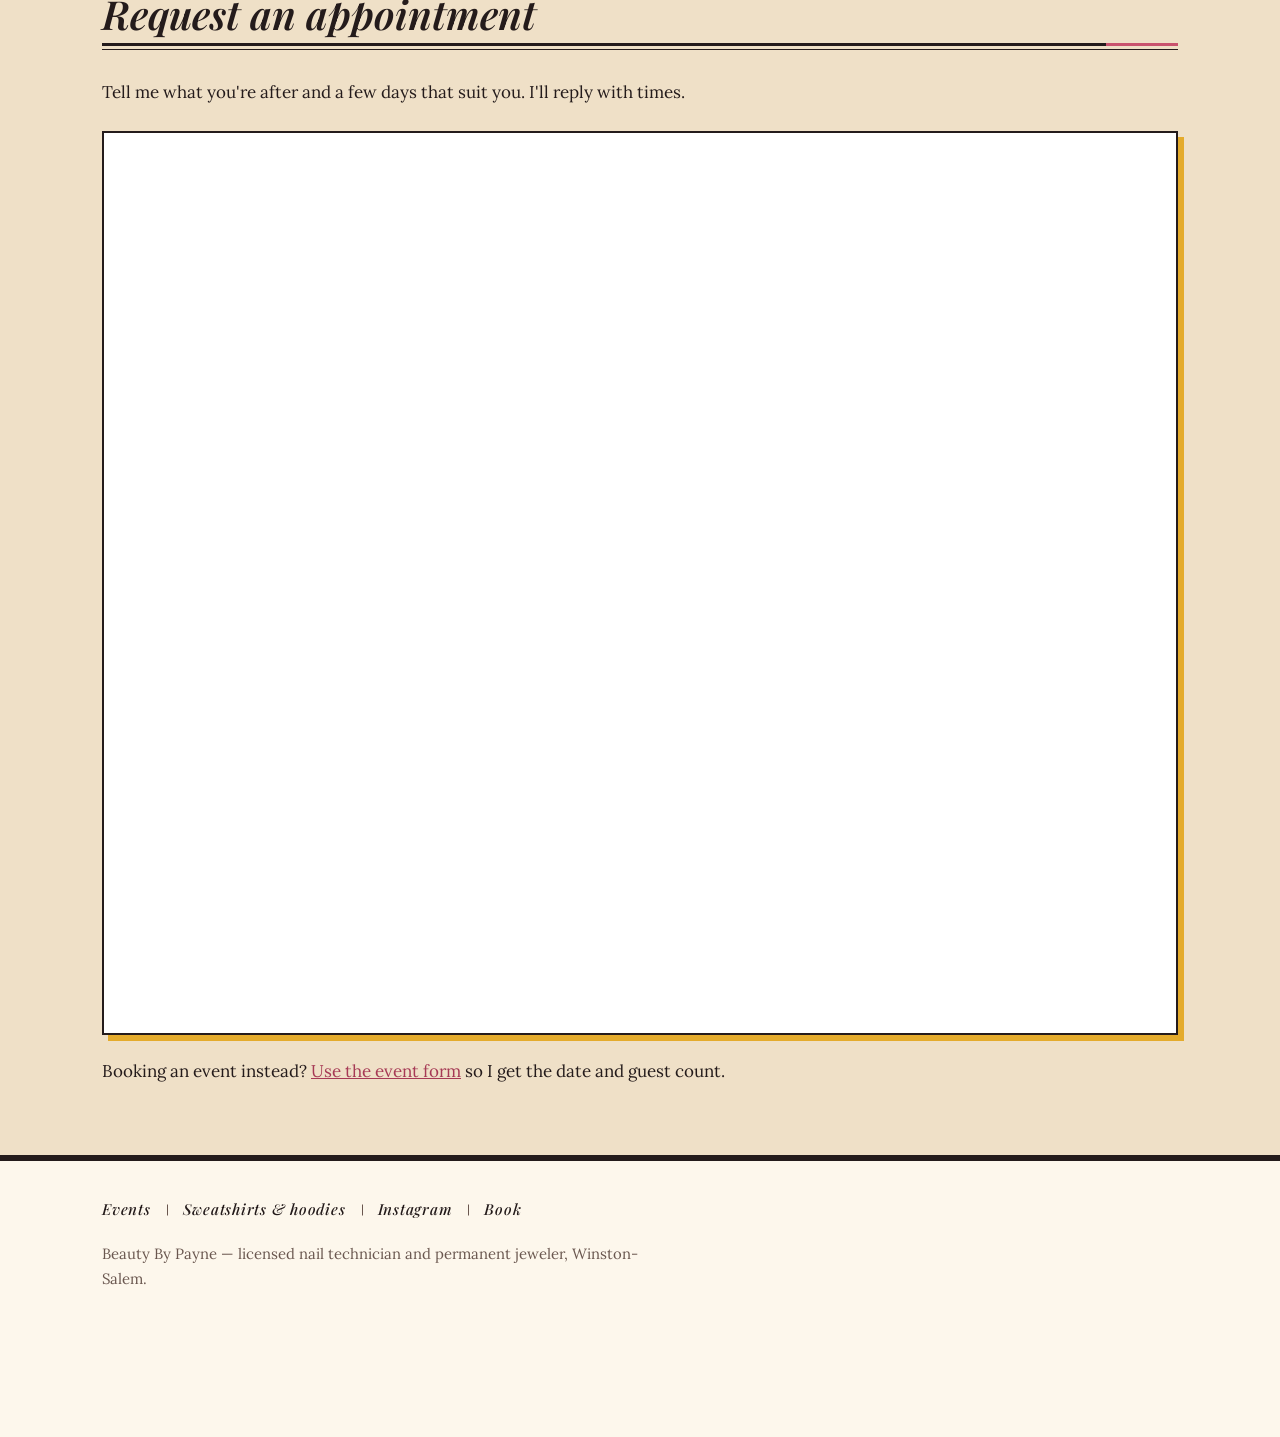
==== commit 5486e5fc: "Redesign as a 1930s newsprint broadsheet in script type Replaces the dark/gold theme with a warm new" ====
--- a/index.html
+++ b/index.html
@@ -5,14 +5,17 @@
 <meta name="viewport" content="width=device-width, initial-scale=1">
 <title>Beauty By Payne | Nails &amp; Permanent Jewelry</title>
 <meta name="description" content="Licensed nail technician and permanent jeweler. Nail appointments in studio, welded permanent jewelry for individuals, and permanent jewelry at parties and events.">
-<link rel="canonical" href="https://REPLACE-WITH-DOMAIN/">
+<link rel="canonical" href="https://ethanfuhrmeister-source.github.io/payne/">
+<meta property="og:url" content="https://ethanfuhrmeister-source.github.io/payne/">
 <meta property="og:type" content="website">
+<meta property="og:image" content="https://ethanfuhrmeister-source.github.io/payne/assets/nails-checker.jpg">
+<meta name="twitter:card" content="summary_large_image">
 <meta property="og:title" content="Beauty By Payne | Nails &amp; Permanent Jewelry">
 <meta property="og:description" content="Licensed nail technician and permanent jeweler. Appointments, permanent jewelry, and event bookings.">
-<meta name="theme-color" content="#17110F">
+<meta name="theme-color" content="#F6EBDA">
 <link rel="preconnect" href="https://fonts.googleapis.com">
 <link rel="preconnect" href="https://fonts.gstatic.com" crossorigin>
-<link href="https://fonts.googleapis.com/css2?family=Fraunces:opsz,wght@9..144,300;9..144,400;9..144,600&family=Inter:wght@400;500&display=swap" rel="stylesheet">
+<link href="https://fonts.googleapis.com/css2?family=Great+Vibes&family=Playfair+Display:ital,wght@0,400;0,500;0,600;0,700;1,400;1,500;1,600&family=Lora:ital,wght@0,400;0,500;1,400&display=swap" rel="stylesheet">
 <link rel="stylesheet" href="style.css">
 <script type="application/ld+json">
 {
@@ -46,20 +49,29 @@
 </head>
 <body>
 
-<header>
-  <a class="mark" href="index.html">Beauty By Payne <span>/ nails &amp; permanent jewelry</span></a>
+<header class="masthead">
+  <div class="wrap">
+    <p class="dateline">
+      <span>Vol. I &middot; No. 1</span>
+      <span>Winston-Salem, N.C.</span>
+      <span>By Appointment</span>
+    </p>
+    <a class="mark" href="index.html">Beauty By Payne<span> / nails &amp; permanent jewelry</span></a>
+    <p class="tagline">Licensed Nail Technician &amp; Permanent Jeweler</p>
   <nav>
     <a href="#services">Services</a>
     <a href="events.html">Events</a>
     <a href="#questions">Questions</a>
     <a class="cta" href="#book">Book</a>
   </nav>
+  </div>
 </header>
 
 <main>
 
 <section class="hero">
   <div class="wrap">
+    <p class="kicker">Nails &middot; Permanent Jewelry &middot; Parties &amp; Events</p>
     <h1>Nails, and jewelry<br>that stays on.</h1>
 
     <div class="chain" aria-hidden="true">
@@ -71,7 +83,7 @@
       </svg>
     </div>
 
-    <p class="lede">I'm Payne, a licensed nail tech and permanent jeweler in Winston-Salem. I do nails by appointment, and I weld permanent jewelry here in the studio or at your event.</p>
+    <p class="lede"><span class="dropcap">I</span>'m Payne, a licensed nail tech and permanent jeweler in Winston-Salem. I do nails by appointment, and I weld permanent jewelry here in the studio or at your event.</p>
     <p class="sub">Booking runs through the form below. Send me what you're after and I'll come back with times.</p>
 
     <div class="actions">
@@ -138,14 +150,34 @@
   <div class="wrap">
     <h2>A look at the work</h2>
     <div class="shots">
-      <img class="shot" src="assets/nails-blue.jpg" width="800" height="1000" loading="lazy" decoding="async"
-        alt="Periwinkle blue manicure with a hand-painted accent nail, by Beauty By Payne in Winston-Salem">
-      <img class="shot" src="assets/nails-checker.jpg" width="800" height="1000" loading="lazy" decoding="async"
-        alt="Navy and white checkerboard nail art on a short almond set">
-      <img class="shot" src="assets/nails-pale.jpg" width="800" height="1000" loading="lazy" decoding="async"
-        alt="Pale blue glossy manicure on short square nails">
-      <img class="shot" src="assets/nails-hands.jpg" width="800" height="1000" loading="lazy" decoding="async"
-        alt="Purple and white almond set with star and checkerboard accent nails">
+      <figure class="cut">
+        <picture>
+          <source srcset="assets/nails-blue.webp" type="image/webp">
+          <img src="assets/nails-blue.jpg" width="800" height="1000" loading="lazy" decoding="async" alt="Periwinkle blue manicure with a hand-painted accent nail, by Beauty By Payne in Winston-Salem">
+        </picture>
+        <figcaption>Periwinkle set with a hand-painted accent nail.</figcaption>
+      </figure>
+      <figure class="cut">
+        <picture>
+          <source srcset="assets/nails-checker.webp" type="image/webp">
+          <img src="assets/nails-checker.jpg" width="800" height="1000" loading="lazy" decoding="async" alt="Navy and white checkerboard nail art on a short almond set">
+        </picture>
+        <figcaption>Navy and white checkerboard, short almond shape.</figcaption>
+      </figure>
+      <figure class="cut">
+        <picture>
+          <source srcset="assets/nails-pale.webp" type="image/webp">
+          <img src="assets/nails-pale.jpg" width="800" height="1000" loading="lazy" decoding="async" alt="Pale blue glossy manicure on short square nails">
+        </picture>
+        <figcaption>High-gloss pale blue on a short square set.</figcaption>
+      </figure>
+      <figure class="cut">
+        <picture>
+          <source srcset="assets/nails-hands.webp" type="image/webp">
+          <img src="assets/nails-hands.jpg" width="800" height="1000" loading="lazy" decoding="async" alt="Purple and white almond set with star and checkerboard accent nails">
+        </picture>
+        <figcaption>Purple and white almond set, star and checker accents.</figcaption>
+      </figure>
     </div>
   </div>
 </section>
--- a/style.css
+++ b/style.css
@@ -1,112 +1,374 @@
+/* Beauty By Payne — 1930s newsprint, spot-colour press
+   Paper stock and spot inks slightly out of register, but the type is
+   script and Didone rather than gothic: the Sunday fashion supplement
+   rather than the front page. No rounded corners — letterpress had none. */
+
 :root{
-  --ink:#17110F;
-  --ink-2:#231A17;
-  --skin:#E9D8CE;
-  --skin-dim:#B99C90;
-  --gold:#D9A93C;
-  --gold-soft:#8A6F2E;
-  --paper:#FBF7F4;
-  --maxw:1080px;
-}
+  /* stock */
+  --paper:#F6EBDA;
+  --paper-2:#EFE0C7;
+  --paper-3:#FDF7EC;
+  /* ink */
+  --ink:#241B1B;
+  --ink-2:#6A574F;
+  --rule:#241B1B;
+  /* spot inks */
+  --rose:#C9536E;
+  --rose-dk:#A63A55;
+  --rose-pale:#F0C2CD;
+  --red:#C33A2B;
+  --red-dk:#9E2B1F;
+  --gold:#E4AB2C;
+  --gold-dk:#8A6410;
+  --teal:#2F7C8A;
+  --teal-dk:#1E5A67;
+
+  --maxw:1120px;
+  --script:"Great Vibes",'Snell Roundhand','Apple Chancery',cursive;
+  --display:"Playfair Display",Didot,Georgia,serif;
+  --text:Lora,Georgia,"Times New Roman",serif;
+}
+
 *{box-sizing:border-box}
 html{-webkit-text-size-adjust:100%;scroll-behavior:smooth}
 @media(prefers-reduced-motion:reduce){html{scroll-behavior:auto}}
+
 body{
-  margin:0;background:var(--ink);color:var(--skin);
-  font-family:Inter,system-ui,-apple-system,"Segoe UI",sans-serif;
-  font-size:17px;line-height:1.7;-webkit-font-smoothing:antialiased;
-}
-.wrap{max-width:var(--maxw);margin:0 auto;padding:0 24px}
-h1,h2,h3{font-family:Fraunces,Georgia,serif;font-weight:400;line-height:1.12;letter-spacing:-0.01em;margin:0 0 .5em}
-h1{font-size:clamp(2.4rem,7.5vw,4.4rem)}
-h2{font-size:clamp(1.9rem,4.4vw,2.8rem);margin-bottom:.6em}
-h3{font-size:1.25rem;line-height:1.25}
-p{margin:0 0 1.1em;max-width:62ch}
-a{color:inherit}
+  margin:0;
+  color:var(--ink);
+  background-color:var(--paper);
+  /* newsprint tooth — one cheap tiled layer, no extra element */
+  background-image:radial-gradient(rgba(36,27,27,.05) 1px,transparent 1px);
+  background-size:3px 3px;
+  font-family:var(--text);
+  font-size:17px;line-height:1.7;
+  -webkit-font-smoothing:antialiased;
+}
+
+.wrap{max-width:var(--maxw);margin:0 auto;padding:0 22px}
+
+h1,h2,h3{margin:0 0 .5em}
+h1{
+  font-family:var(--script);font-weight:400;
+  font-size:clamp(3.4rem,10.5vw,6.8rem);
+  line-height:1.02;letter-spacing:.005em;
+  color:var(--rose-dk);
+  /* a whisper of the second ink plate, off register */
+  text-shadow:2px 2px 0 var(--gold);
+}
+h2{
+  font-family:var(--display);font-weight:600;font-style:italic;
+  font-size:clamp(1.7rem,3.8vw,2.5rem);
+  line-height:1.15;letter-spacing:0;
+  margin:0 0 .7em;padding-bottom:.28em;
+  border-bottom:1px solid var(--rule);
+  position:relative;
+}
+/* the thick-over-thin double rule of a section banner, with a rose tail.
+   An absolutely-positioned dingbat collided with any h2 that wrapped to
+   two lines, so the colour lives in the rule instead. */
+h2::before{
+  content:"";position:absolute;left:0;right:0;bottom:3px;height:3px;
+  background:linear-gradient(to right,
+    var(--ink) calc(100% - 72px),
+    var(--rose) calc(100% - 72px));
+}
+h3{
+  font-family:var(--display);font-weight:600;
+  font-size:1.22rem;line-height:1.25;letter-spacing:.01em;
+}
+
+p{margin:0 0 1.05em;max-width:64ch}
+a{color:var(--rose-dk)}
 img{max-width:100%;display:block}
-.fill{background:rgba(217,169,60,.16);border-bottom:1px dashed var(--gold-soft);padding:0 .25em}
-
-header{display:flex;align-items:center;justify-content:space-between;gap:16px;padding:20px 24px;max-width:var(--maxw);margin:0 auto;position:relative;z-index:5}
-.mark{font-family:Fraunces,serif;font-size:1.1rem;text-decoration:none}
-.mark span{color:var(--skin-dim)}
-nav{display:none;gap:24px;align-items:center;font-size:.95rem}
-nav a{text-decoration:none;color:var(--skin-dim)}
-nav a:hover,nav a[aria-current="page"]{color:var(--skin)}
-nav a.cta{color:var(--skin);border:1px solid rgba(233,216,206,.35);border-radius:999px;padding:9px 18px}
-@media(min-width:760px){nav{display:flex}}
-
-.hero{padding:36px 0 68px}
-.hero .lede{font-size:1.16rem;max-width:46ch}
-.hero .sub{color:var(--skin-dim);max-width:52ch}
-
-.chain{margin:32px 0 38px;height:34px}
+
+/* small caps label, used for kickers, tags and cutlines */
+.dateline,.tagline,.kicker,.card .who,.occ li,.flinks,figcaption,
+.sticky p,nav,.btn,.btn-line,.card a.more{
+  font-family:var(--display);
+}
+
+/* an unanswered question, still waiting on her */
+.fill{
+  background:rgba(228,171,44,.28);
+  border-bottom:1px dashed var(--rose);
+  padding:0 .22em;color:var(--ink);
+}
+
+/* ── Masthead ──────────────────────────────────────────────── */
+.masthead{
+  border-bottom:3px solid var(--ink);
+  background:var(--paper-3);
+  background-image:radial-gradient(rgba(36,27,27,.045) 1px,transparent 1px);
+  background-size:3px 3px;
+}
+.masthead .wrap{padding-top:10px;padding-bottom:0}
+
+.dateline{
+  display:flex;flex-wrap:wrap;justify-content:space-between;gap:8px 18px;
+  font-weight:400;font-style:italic;
+  font-size:.72rem;letter-spacing:.14em;
+  color:var(--ink-2);
+  margin:0;padding:6px 0;
+  border-top:1px solid var(--rule);border-bottom:1px solid var(--rule);
+}
+.dateline span{white-space:nowrap}
+
+.mark{
+  display:block;text-align:center;text-decoration:none;
+  font-family:var(--script);font-weight:400;
+  font-size:clamp(2.9rem,10vw,5.4rem);
+  line-height:1.05;letter-spacing:.01em;
+  color:var(--ink);
+  margin:12px 0 4px;
+}
+.mark span{display:none}
+
+.tagline{
+  margin:0;text-align:center;
+  font-weight:400;font-style:italic;
+  font-size:clamp(.76rem,2vw,.95rem);
+  letter-spacing:.16em;color:var(--rose-dk);
+  padding-bottom:12px;
+}
+
+nav{
+  display:flex;flex-wrap:wrap;justify-content:center;align-items:center;
+  gap:0;font-weight:500;
+  font-size:.84rem;text-transform:uppercase;letter-spacing:.14em;
+  border-top:3px double var(--rule);
+  padding:10px 0;
+}
+nav a{text-decoration:none;color:var(--ink);padding:3px 15px;position:relative}
+nav a+a::before{
+  content:"";position:absolute;left:0;top:50%;transform:translateY(-50%);
+  width:1px;height:11px;background:var(--ink-2);opacity:.45;
+}
+nav a:hover,nav a[aria-current="page"]{color:var(--rose-dk)}
+nav a.cta{color:var(--rose-dk);font-weight:600;font-style:italic}
+
+/* ── Hero ──────────────────────────────────────────────────── */
+.hero{padding:38px 0 46px;border-bottom:1px solid var(--rule)}
+
+.kicker{
+  font-weight:500;font-style:italic;
+  font-size:.86rem;letter-spacing:.17em;
+  color:var(--rose-dk);margin:0 0 12px;max-width:none;
+}
+
+.hero .lede{font-size:1.14rem;max-width:60ch;margin-top:18px}
+/* drop cap as an explicit span — ::first-letter swallows the apostrophe
+   in a lede that opens "I'm" */
+.dropcap{
+  /* Playfair, not the script: Great Vibes' capital I reads as a J at
+     drop-cap size, which turns "I'm Payne" into "Jm Payne" */
+  float:left;font-family:var(--display);font-weight:700;
+  font-size:3.5em;line-height:.82;
+  color:var(--rose);padding:.04em .1em 0 0;
+}
+.hero .sub{
+  color:var(--ink-2);max-width:56ch;font-style:italic;
+  border-left:3px solid var(--gold);padding-left:14px;
+}
+
+/* the chain, drawn in press black with a rose weld */
+.chain{margin:26px 0 30px;height:34px}
 .chain svg{width:100%;height:34px;display:block;overflow:visible}
-.chain .link{fill:none;stroke:var(--gold-soft);stroke-width:1.4;stroke-dasharray:64;stroke-dashoffset:64;animation:draw 1.5s ease-out forwards}
-.chain .weld{fill:var(--gold);opacity:0;animation:spark .7s ease-out 1.35s forwards}
+.chain .link{fill:none;stroke:var(--ink);stroke-width:1.8;stroke-dasharray:64;stroke-dashoffset:64;animation:draw 1.5s ease-out forwards}
+.chain .weld{fill:var(--rose);opacity:0;animation:spark .7s ease-out 1.35s forwards}
 .chain .halo{fill:var(--gold);opacity:0;animation:halo 1.1s ease-out 1.35s forwards}
 @keyframes draw{to{stroke-dashoffset:0}}
 @keyframes spark{0%{opacity:0;transform:scale(.2)}55%{opacity:1}to{opacity:1;transform:scale(1)}}
-@keyframes halo{0%{opacity:.55;r:2}to{opacity:0;r:16}}
+@keyframes halo{0%{opacity:.6;r:2}to{opacity:0;r:16}}
 @media(prefers-reduced-motion:reduce){
   .chain .link{animation:none;stroke-dashoffset:0}
   .chain .weld{animation:none;opacity:1}
   .chain .halo{display:none}
 }
 
-.btn{display:inline-block;text-decoration:none;font-weight:500;background:var(--gold);color:#191207;padding:15px 26px;border-radius:4px;transition:background .18s ease}
-.btn:hover{background:#E8BC55}
-.btn-line{display:inline-block;text-decoration:none;padding:15px 4px;margin-left:18px;border-bottom:1px solid var(--gold-soft)}
-.actions{margin-top:6px}
-
-section{padding:66px 0}
-.rule{height:1px;background:rgba(233,216,206,.13);border:0;margin:0}
-.two{display:grid;gap:32px}
-@media(min-width:860px){.two{grid-template-columns:1fr 1fr;gap:56px;align-items:start}}
-
-.cards{display:grid;gap:20px;margin-top:8px}
-@media(min-width:800px){.cards{grid-template-columns:1fr 1fr;gap:24px}}
-.card{background:var(--ink-2);border:1px solid rgba(233,216,206,.12);border-radius:8px;padding:30px 28px}
-.card.primary{border-color:rgba(217,169,60,.45)}
-.card h3{margin-bottom:.35em}
-.card .who{color:var(--gold);font-size:.95rem;margin:0 0 1em}
-.card ul{margin:0;padding-left:1.1em;color:var(--skin-dim)}
-.card li{margin-bottom:.5em}
-.card a.more{display:inline-block;margin-top:14px;color:var(--gold);text-decoration:none;border-bottom:1px solid var(--gold-soft)}
-
+/* ── Buttons — hard-edged, struck slightly off register ───── */
+.btn{
+  display:inline-block;text-decoration:none;
+  font-weight:600;font-size:.92rem;
+  text-transform:uppercase;letter-spacing:.12em;
+  background:var(--rose);color:var(--paper-3);
+  padding:13px 26px;border:2px solid var(--ink);
+  box-shadow:4px 4px 0 var(--ink);
+  transition:transform .12s ease,box-shadow .12s ease,background .12s ease;
+}
+.btn:hover{background:var(--rose-dk);transform:translate(2px,2px);box-shadow:2px 2px 0 var(--ink)}
+.btn:active{transform:translate(4px,4px);box-shadow:0 0 0 var(--ink)}
+.btn-line{
+  display:inline-block;text-decoration:none;color:var(--ink);
+  font-weight:500;font-style:italic;font-size:.98rem;letter-spacing:.06em;
+  padding:13px 2px;margin-left:20px;
+  border-bottom:2px solid var(--teal);
+}
+.btn-line:hover{color:var(--teal-dk)}
+.actions{margin-top:10px}
+/* the secondary link drops to its own line on narrow screens — the
+   inline gutter becomes a stray indent there */
+@media(max-width:560px){
+  .btn-line{display:block;margin-left:0;margin-top:6px;width:max-content}
+}
+
+section{padding:52px 0}
+.rule{height:0;border:0;border-top:3px double var(--rule);margin:0}
+.two{display:grid;gap:30px}
+@media(min-width:860px){
+  .two{grid-template-columns:1fr 1fr;gap:0}
+  .two>*+*{padding-left:38px;border-left:1px solid var(--ink-2)}
+  .two>*:first-child{padding-right:38px}
+}
+
+/* ── Boxed columns ─────────────────────────────────────────── */
+.cards{display:grid;gap:22px;margin-top:8px}
+@media(min-width:800px){.cards{grid-template-columns:1fr 1fr;gap:26px}}
+.card{
+  background:var(--paper-3);
+  border:2px solid var(--ink);
+  box-shadow:6px 6px 0 var(--teal);
+  padding:0 0 24px;
+}
+.card.primary{box-shadow:6px 6px 0 var(--rose-pale)}
+.card h3{
+  background:var(--ink);color:var(--paper-3);
+  margin:0 0 16px;padding:12px 22px;
+  font-family:var(--script);font-weight:400;font-size:1.85rem;
+  letter-spacing:.01em;line-height:1.1;
+}
+.card.primary h3{background:var(--rose)}
+.card p,.card ul,.card .more{padding-left:22px;padding-right:22px}
+.card .who{
+  font-weight:500;font-style:italic;
+  font-size:.85rem;letter-spacing:.12em;
+  color:var(--teal-dk);margin:0 0 1em;
+}
+.card.primary .who{color:var(--rose-dk)}
+.card ul{margin:0;padding-left:40px;color:var(--ink-2)}
+.card li{margin-bottom:.45em}
+.card li::marker{color:var(--gold-dk)}
+.card a.more{
+  display:inline-block;margin-top:16px;color:var(--rose-dk);
+  font-weight:600;font-style:italic;font-size:1rem;letter-spacing:.04em;
+  text-decoration:none;border-bottom:2px solid var(--gold);
+}
+
+/* ── Numbered steps, set as newspaper columns ──────────────── */
 ol.steps{list-style:none;counter-reset:s;margin:0;padding:0;display:grid;gap:26px}
-@media(min-width:800px){ol.steps{grid-template-columns:repeat(3,1fr);gap:36px}}
-ol.steps li{counter-increment:s;padding-top:14px;border-top:1px solid rgba(217,169,60,.4)}
-ol.steps li::before{content:counter(s);font-family:Fraunces,serif;font-size:1.5rem;color:var(--gold);display:block;margin-bottom:.35em}
-ol.steps h3{font-size:1.12rem;margin-bottom:.35em}
-ol.steps p{color:var(--skin-dim);margin:0;font-size:.97rem}
-
-.occ{display:flex;flex-wrap:wrap;gap:10px;margin-top:6px;padding:0;list-style:none}
-.occ li{border:1px solid rgba(233,216,206,.22);border-radius:999px;padding:8px 17px;font-size:.95rem;color:var(--skin-dim)}
-
-.shots{display:grid;gap:14px;grid-template-columns:repeat(2,1fr);margin-top:14px}
-@media(min-width:800px){.shots{grid-template-columns:repeat(4,1fr)}}
-.shot{aspect-ratio:4/5;border:1px dashed rgba(217,169,60,.45);border-radius:6px;background:linear-gradient(160deg,#241A16,#1B1310);display:flex;align-items:center;justify-content:center;text-align:center;color:var(--gold-soft);font-size:.82rem;padding:14px;line-height:1.4}
-img.shot{width:100%;height:auto;aspect-ratio:4/5;align-self:start;display:block;object-fit:cover;padding:0;border:1px solid rgba(217,169,60,.22)}
-
-details{border-top:1px solid rgba(233,216,206,.13);padding:18px 0}
-details:last-of-type{border-bottom:1px solid rgba(233,216,206,.13)}
-summary{cursor:pointer;list-style:none;font-family:Fraunces,serif;font-size:1.1rem;display:flex;justify-content:space-between;gap:20px;align-items:baseline}
+@media(min-width:800px){
+  ol.steps{grid-template-columns:repeat(3,1fr);gap:0}
+  ol.steps li+li{padding-left:28px;border-left:1px solid var(--ink-2)}
+  ol.steps li{padding-right:28px}
+}
+ol.steps li{counter-increment:s;padding-top:14px;border-top:3px solid var(--ink)}
+ol.steps li::before{
+  content:counter(s);font-family:var(--script);font-size:3.4rem;
+  color:var(--rose);display:block;line-height:1;margin-bottom:.05em;
+}
+ol.steps li:nth-child(2)::before{color:var(--teal)}
+ol.steps li:nth-child(3)::before{color:var(--gold-dk)}
+ol.steps h3{font-size:1.06rem;margin-bottom:.4em}
+ol.steps p{color:var(--ink-2);margin:0;font-size:.96rem}
+
+/* ── Tag list ──────────────────────────────────────────────── */
+.occ{display:flex;flex-wrap:wrap;gap:9px;margin-top:6px;padding:0;list-style:none}
+.occ li{
+  border:1.5px solid var(--ink);background:var(--paper-3);
+  padding:6px 15px;
+  font-weight:500;font-style:italic;font-size:.9rem;letter-spacing:.04em;
+}
+.occ li:nth-child(3n+1){box-shadow:3px 3px 0 var(--gold)}
+.occ li:nth-child(3n+2){box-shadow:3px 3px 0 var(--teal)}
+.occ li:nth-child(3n+3){box-shadow:3px 3px 0 var(--rose-pale)}
+
+/* ── Picture cuts with cutlines ────────────────────────────── */
+.shots{display:grid;gap:20px;grid-template-columns:repeat(2,1fr);margin-top:16px}
+@media(min-width:800px){.shots{grid-template-columns:repeat(4,1fr);gap:22px}}
+.shot{
+  aspect-ratio:4/5;border:2px dashed var(--rose);
+  background:var(--paper-2);
+  display:flex;align-items:center;justify-content:center;text-align:center;
+  color:var(--rose-dk);font-size:.85rem;font-style:italic;padding:14px;line-height:1.4;
+}
+figure.cut{margin:0}
+figure.cut img{
+  width:100%;height:auto;aspect-ratio:4/5;object-fit:cover;display:block;
+  border:2px solid var(--ink);
+  /* press-era plates ran a touch flat and warm */
+  filter:saturate(.94) contrast(1.03);
+}
+figure.cut figcaption{
+  margin-top:8px;padding-top:6px;
+  border-top:1px solid var(--ink-2);
+  font-weight:400;font-style:italic;
+  font-size:.82rem;line-height:1.35;letter-spacing:.01em;
+  color:var(--ink-2);
+}
+
+/* ── Q&A column ────────────────────────────────────────────── */
+details{border-top:1px solid var(--ink-2);padding:15px 0}
+details:first-of-type{border-top:3px solid var(--ink)}
+details:last-of-type{border-bottom:3px solid var(--ink)}
+summary{
+  cursor:pointer;list-style:none;
+  font-family:var(--display);font-weight:600;
+  font-size:1.14rem;letter-spacing:.01em;
+  display:flex;justify-content:space-between;gap:20px;align-items:baseline;
+}
 summary::-webkit-details-marker{display:none}
-summary::after{content:"+";color:var(--gold);font-family:Inter,sans-serif}
+summary::after{content:"+";color:var(--rose);font-family:var(--display);font-size:1.1em}
 details[open] summary::after{content:"–"}
-details p{margin:.85em 0 0;color:var(--skin-dim)}
-
-.book{background:var(--ink-2)}
-.form-frame{margin-top:26px;border:1px solid rgba(233,216,206,.14);border-radius:8px;overflow:hidden;background:var(--paper)}
+details p{
+  margin:.75em 0 0;color:var(--ink-2);
+  border-left:3px solid var(--gold);padding-left:14px;
+}
+
+/* ── Booking panel ─────────────────────────────────────────── */
+.book{
+  background:var(--paper-2);
+  border-top:3px solid var(--ink);border-bottom:3px solid var(--ink);
+}
+.form-frame{
+  margin-top:24px;border:2px solid var(--ink);
+  box-shadow:6px 6px 0 var(--gold);
+  overflow:hidden;background:#fff;
+}
 .form-frame iframe{display:block;width:100%;height:900px;border:0}
 
-footer{padding:46px 0 130px;color:var(--skin-dim);font-size:.93rem}
-footer a{color:var(--skin)}
-.flinks{display:flex;flex-wrap:wrap;gap:20px;margin-bottom:18px;padding:0;list-style:none}
-
-.sticky{position:fixed;left:0;right:0;bottom:0;z-index:20;background:rgba(23,17,15,.96);border-top:1px solid rgba(217,169,60,.35);padding:11px 16px calc(11px + env(safe-area-inset-bottom));display:flex;gap:12px;align-items:center;justify-content:space-between;backdrop-filter:blur(8px)}
-.sticky p{margin:0;font-size:.9rem;color:var(--skin-dim);max-width:none}
-.sticky .btn{padding:12px 20px;font-size:.95rem;white-space:nowrap}
+/* ── Footer ────────────────────────────────────────────────── */
+footer{
+  padding:34px 0 130px;color:var(--ink-2);font-size:.93rem;
+  border-top:3px solid var(--ink);background:var(--paper-3);
+}
+footer a{color:var(--ink)}
+.flinks{
+  display:flex;flex-wrap:wrap;gap:0;margin:0 0 16px;padding:0;list-style:none;
+  font-weight:500;font-style:italic;font-size:.95rem;letter-spacing:.05em;
+}
+.flinks li{position:relative;padding:2px 16px 2px 0;margin-right:16px}
+.flinks li+li::before{
+  content:"";position:absolute;left:-16px;top:50%;transform:translateY(-50%);
+  width:1px;height:11px;background:var(--ink-2);
+}
+.flinks a{text-decoration:none}
+.flinks a:hover{color:var(--rose-dk)}
+
+/* ── Mobile action bar ─────────────────────────────────────── */
+.sticky{
+  position:fixed;left:0;right:0;bottom:0;z-index:20;
+  background:var(--paper-3);
+  border-top:3px solid var(--ink);
+  padding:10px 16px calc(10px + env(safe-area-inset-bottom));
+  display:flex;gap:12px;align-items:center;justify-content:space-between;
+}
+.sticky p{
+  margin:0;max-width:none;color:var(--ink-2);
+  font-weight:500;font-style:italic;font-size:.9rem;letter-spacing:.04em;
+}
+.sticky .btn{padding:10px 16px;font-size:.8rem;letter-spacing:.08em;white-space:nowrap;box-shadow:3px 3px 0 var(--ink)}
 @media(min-width:860px){.sticky{display:none}}
 
-a:focus-visible,summary:focus-visible,.btn:focus-visible{outline:2px solid var(--gold);outline-offset:3px}
+a:focus-visible,summary:focus-visible,.btn:focus-visible{
+  outline:3px solid var(--teal);outline-offset:3px;
+}
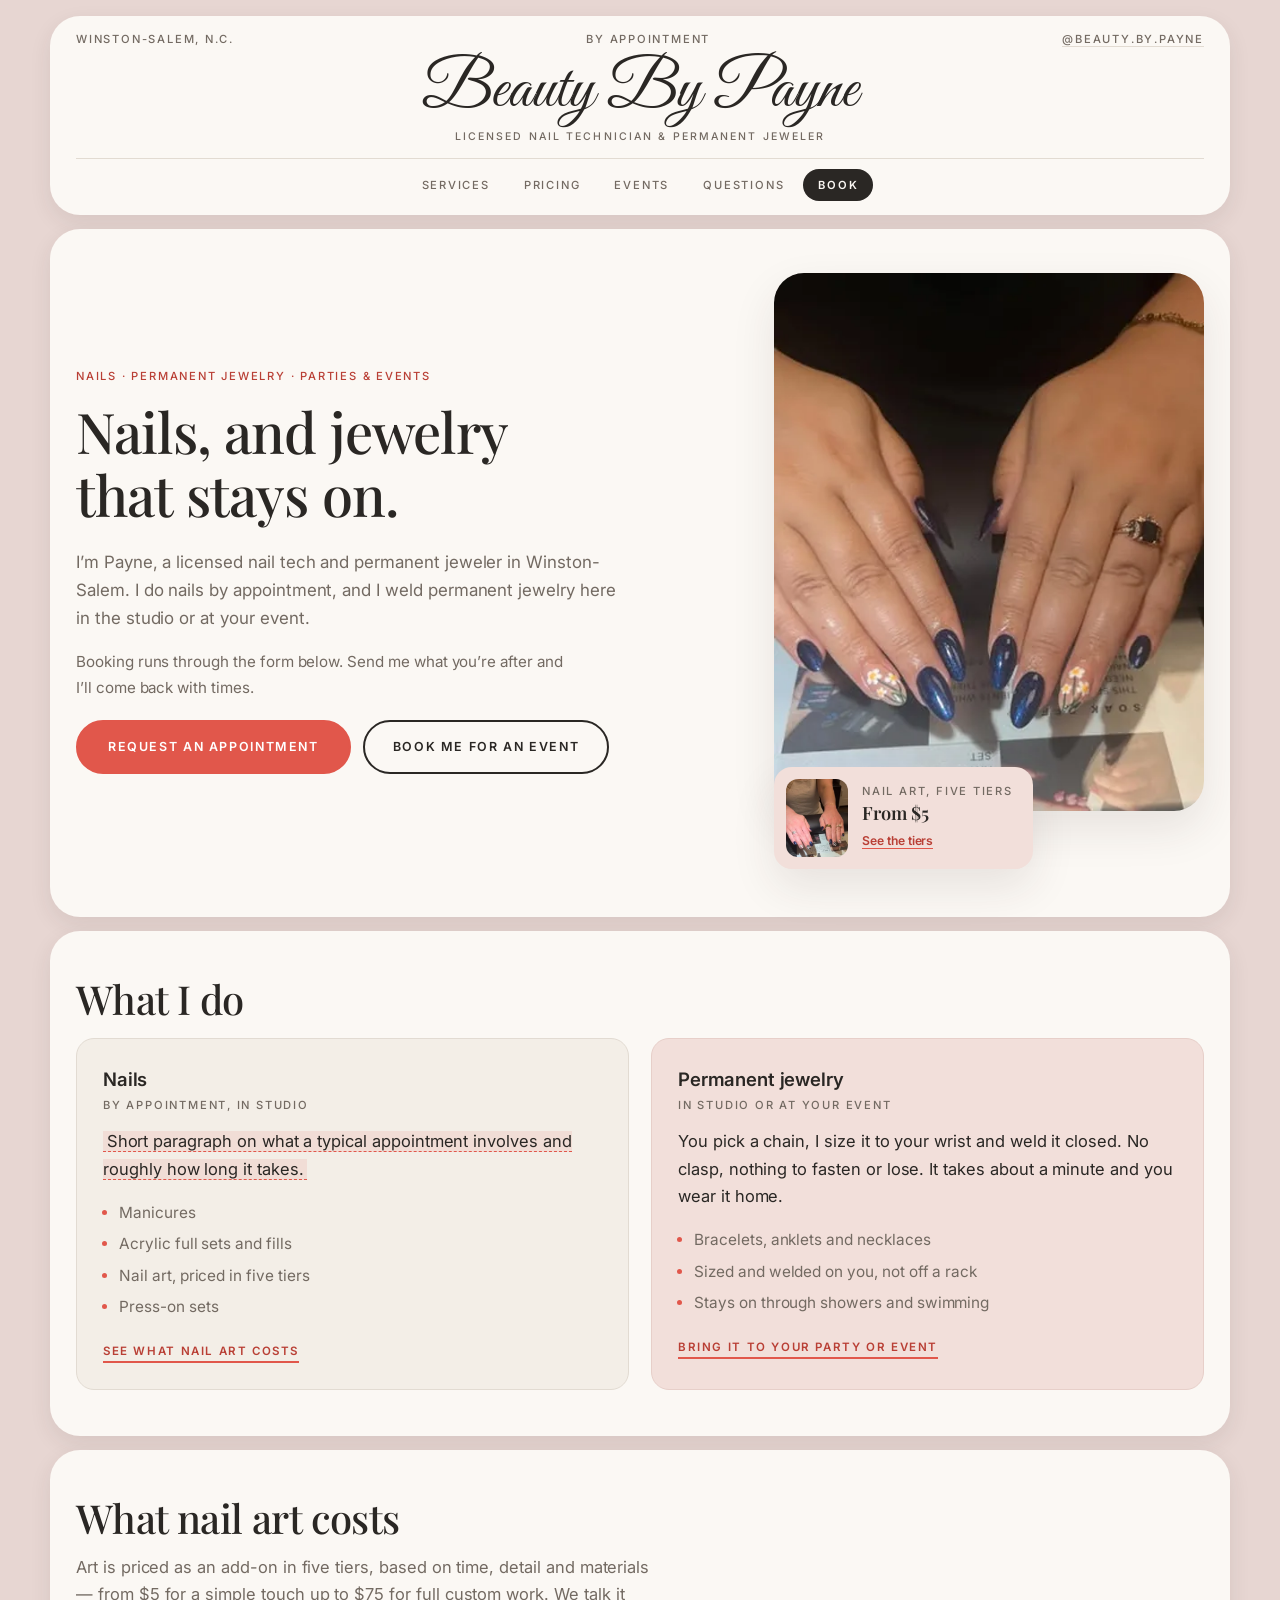
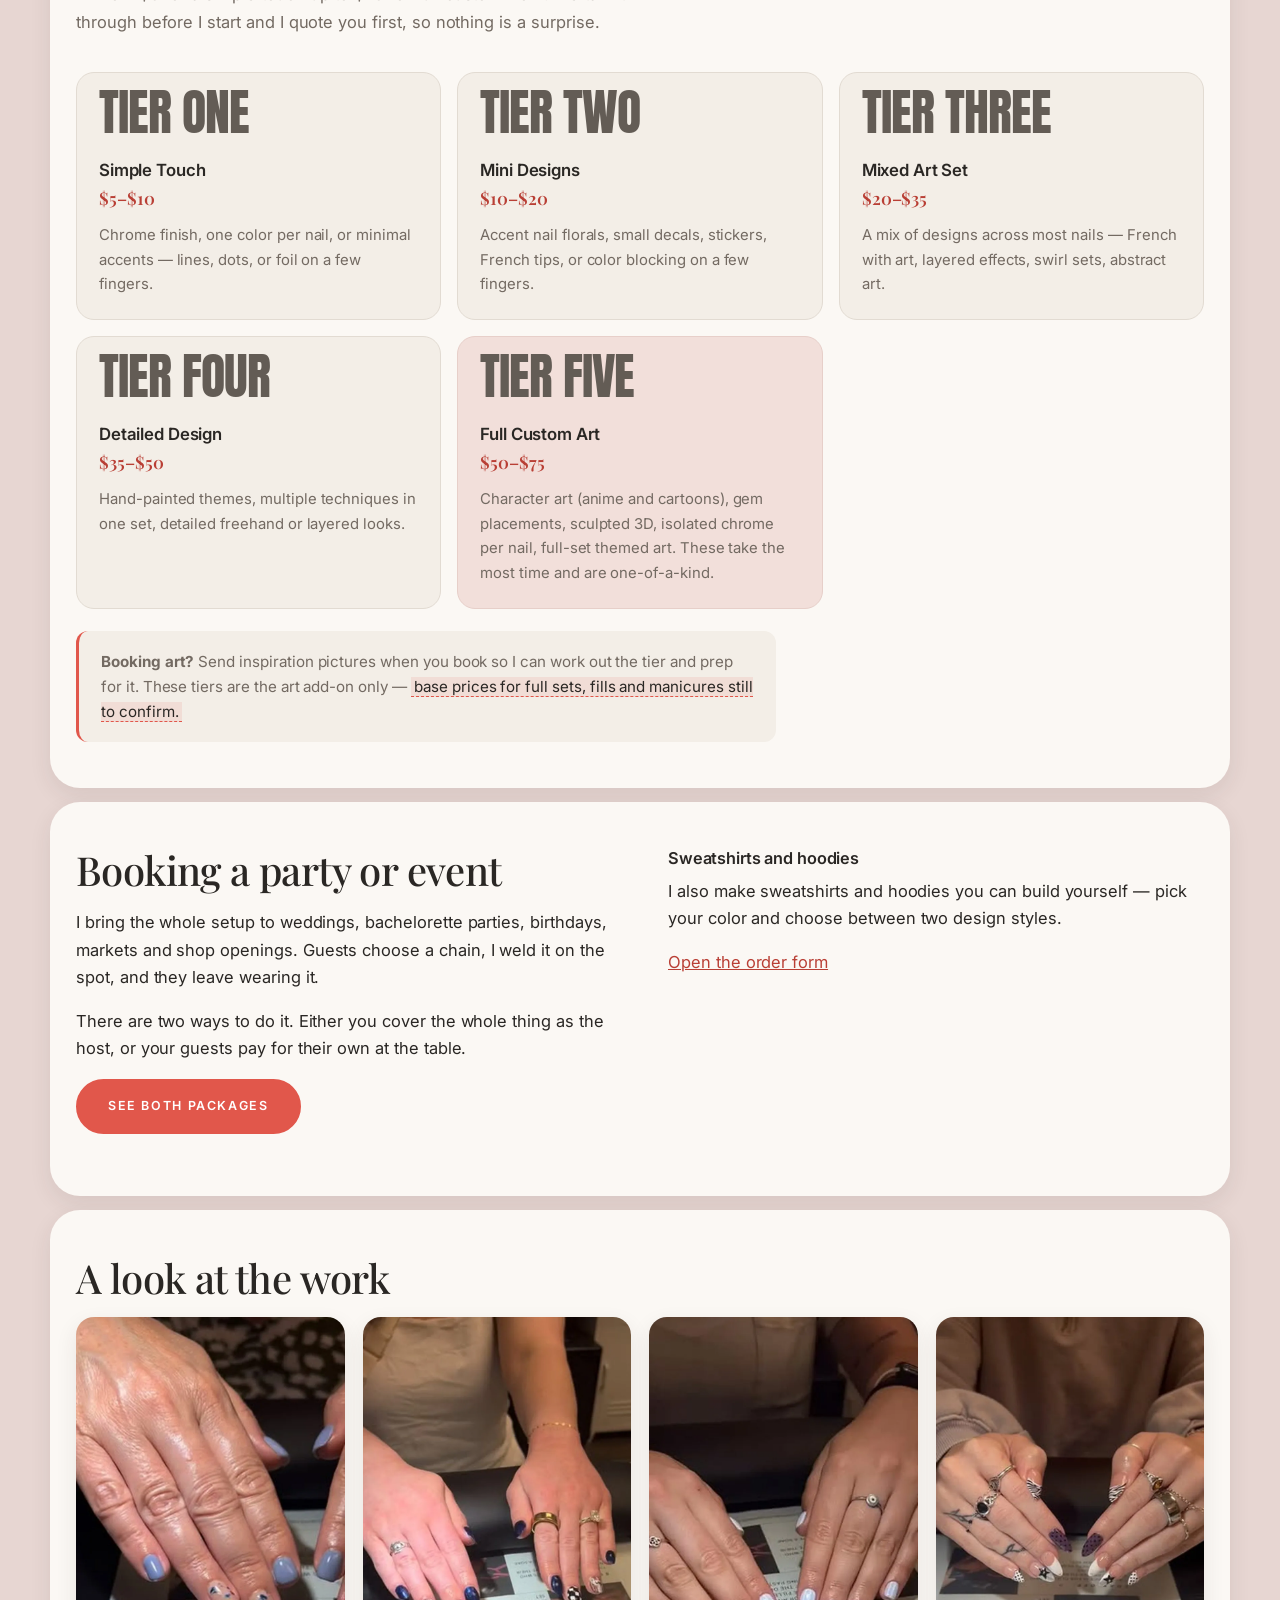
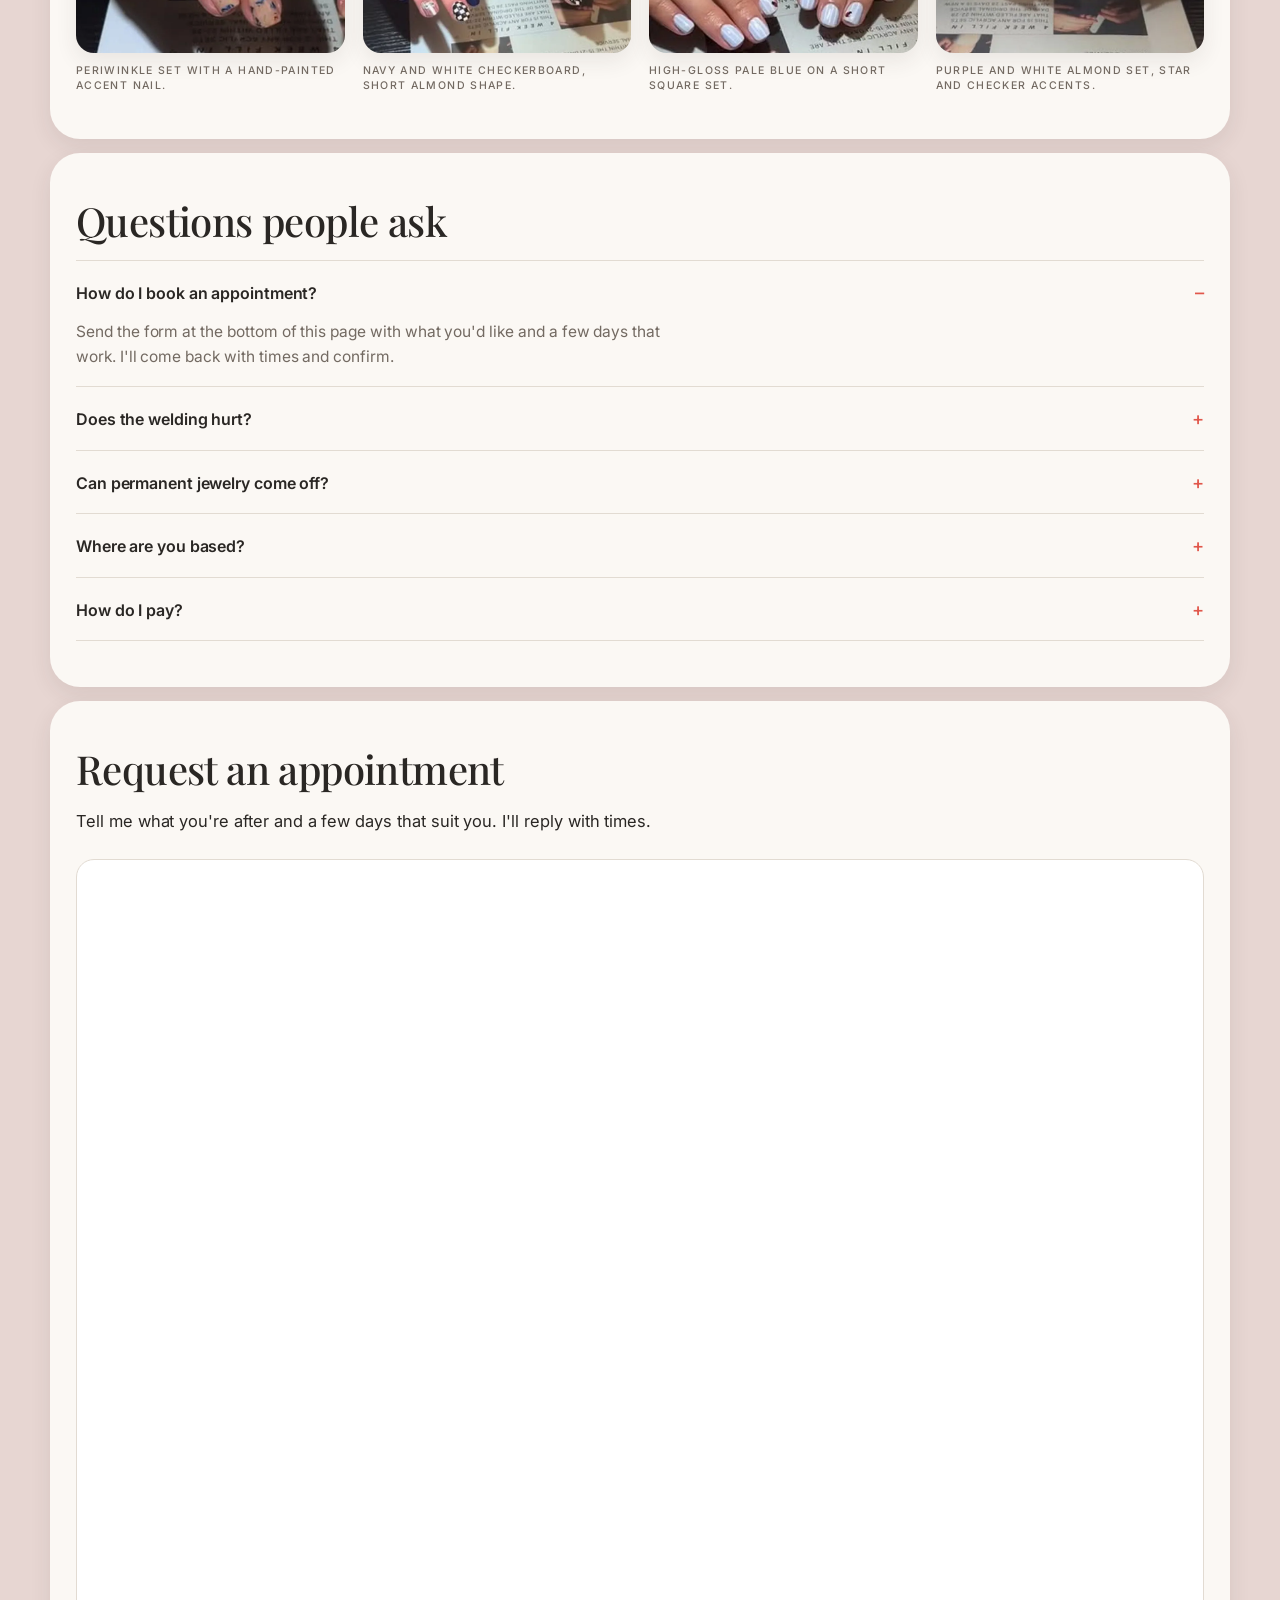
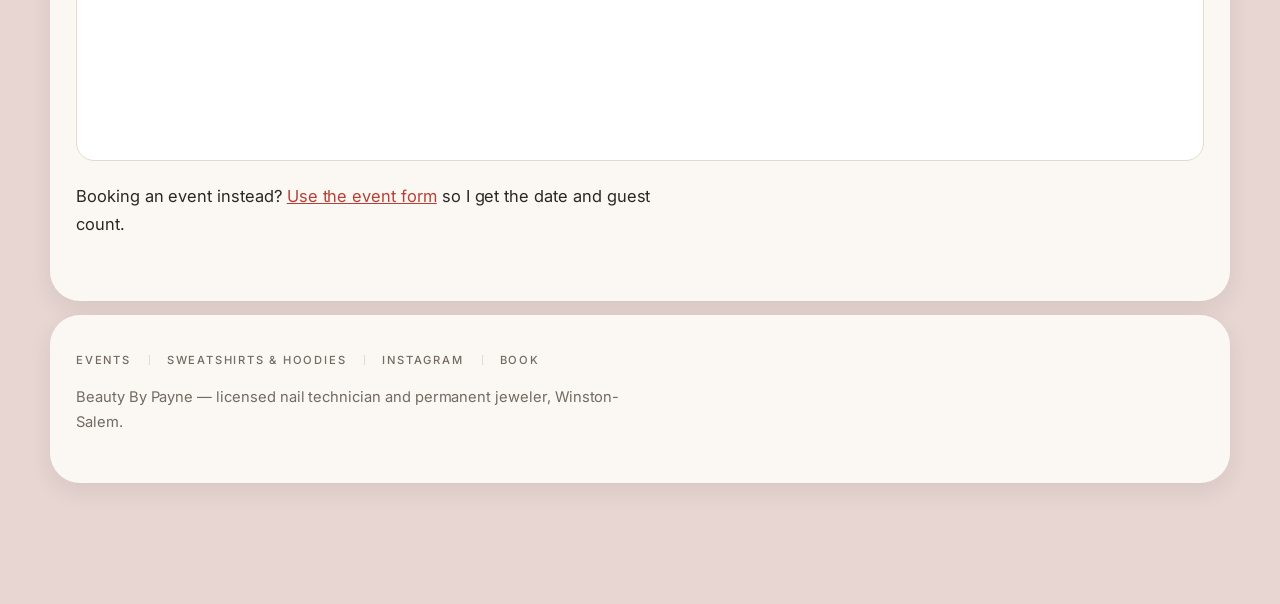
==== commit 01e6e05b: "Rebuild to her own brand, in the reference sites' shape language Her Instagram supplies the identity" ====
--- a/index.html
+++ b/index.html
@@ -12,10 +12,11 @@
 <meta name="twitter:card" content="summary_large_image">
 <meta property="og:title" content="Beauty By Payne | Nails &amp; Permanent Jewelry">
 <meta property="og:description" content="Licensed nail technician and permanent jeweler. Appointments, permanent jewelry, and event bookings.">
-<meta name="theme-color" content="#F6EBDA">
+<meta name="theme-color" content="#E7D6D2">
 <link rel="preconnect" href="https://fonts.googleapis.com">
 <link rel="preconnect" href="https://fonts.gstatic.com" crossorigin>
-<link href="https://fonts.googleapis.com/css2?family=Great+Vibes&family=Playfair+Display:ital,wght@0,400;0,500;0,600;0,700;1,400;1,500;1,600&family=Lora:ital,wght@0,400;0,500;1,400&display=swap" rel="stylesheet">
+<link href="https://fonts.googleapis.com/css2?family=Anton&family=Great+Vibes&family=Inter:wght@400;500;600&family=Playfair+Display:wght@500;600&display=swap" rel="stylesheet">
+<link rel="preload" as="image" href="assets/hero.webp" type="image/webp" fetchpriority="high">
 <link rel="stylesheet" href="style.css">
 <script type="application/ld+json">
 {
@@ -39,11 +40,95 @@
     "@type": "OfferCatalog",
     "name": "Services",
     "itemListElement": [
-      { "@type": "Offer", "itemOffered": { "@type": "Service", "name": "Nail services" } },
-      { "@type": "Offer", "itemOffered": { "@type": "Service", "name": "Permanent jewelry" } },
-      { "@type": "Offer", "itemOffered": { "@type": "Service", "name": "Permanent jewelry for parties and events" } }
+      {
+        "@type": "Offer",
+        "itemOffered": {
+          "@type": "Service",
+          "name": "Nail services"
+        }
+      },
+      {
+        "@type": "Offer",
+        "itemOffered": {
+          "@type": "Service",
+          "name": "Permanent jewelry"
+        }
+      },
+      {
+        "@type": "Offer",
+        "itemOffered": {
+          "@type": "Service",
+          "name": "Permanent jewelry for parties and events"
+        }
+      },
+      {
+        "@type": "Offer",
+        "itemOffered": {
+          "@type": "Service",
+          "name": "Nail art — Tier One, Simple Touch"
+        },
+        "priceSpecification": {
+          "@type": "PriceSpecification",
+          "priceCurrency": "USD",
+          "minPrice": 5,
+          "maxPrice": 10
+        }
+      },
+      {
+        "@type": "Offer",
+        "itemOffered": {
+          "@type": "Service",
+          "name": "Nail art — Tier Two, Mini Designs"
+        },
+        "priceSpecification": {
+          "@type": "PriceSpecification",
+          "priceCurrency": "USD",
+          "minPrice": 10,
+          "maxPrice": 20
+        }
+      },
+      {
+        "@type": "Offer",
+        "itemOffered": {
+          "@type": "Service",
+          "name": "Nail art — Tier Three, Mixed Art Set"
+        },
+        "priceSpecification": {
+          "@type": "PriceSpecification",
+          "priceCurrency": "USD",
+          "minPrice": 20,
+          "maxPrice": 35
+        }
+      },
+      {
+        "@type": "Offer",
+        "itemOffered": {
+          "@type": "Service",
+          "name": "Nail art — Tier Four, Detailed Design"
+        },
+        "priceSpecification": {
+          "@type": "PriceSpecification",
+          "priceCurrency": "USD",
+          "minPrice": 35,
+          "maxPrice": 50
+        }
+      },
+      {
+        "@type": "Offer",
+        "itemOffered": {
+          "@type": "Service",
+          "name": "Nail art — Tier Five, Full Custom Art"
+        },
+        "priceSpecification": {
+          "@type": "PriceSpecification",
+          "priceCurrency": "USD",
+          "minPrice": 50,
+          "maxPrice": 75
+        }
+      }
     ]
-  }
+  },
+  "priceRange": "$$"
 }
 </script>
 </head>
@@ -52,14 +137,15 @@
 <header class="masthead">
   <div class="wrap">
     <p class="dateline">
-      <span>Vol. I &middot; No. 1</span>
       <span>Winston-Salem, N.C.</span>
-      <span>By Appointment</span>
+      <span>By appointment</span>
+      <span><a href="https://www.instagram.com/beauty.by.payne">@beauty.by.payne</a></span>
     </p>
     <a class="mark" href="index.html">Beauty By Payne<span> / nails &amp; permanent jewelry</span></a>
     <p class="tagline">Licensed Nail Technician &amp; Permanent Jeweler</p>
   <nav>
     <a href="#services">Services</a>
+    <a href="#pricing">Pricing</a>
     <a href="events.html">Events</a>
     <a href="#questions">Questions</a>
     <a class="cta" href="#book">Book</a>
@@ -71,24 +157,38 @@
 
 <section class="hero">
   <div class="wrap">
+    <div>
     <p class="kicker">Nails &middot; Permanent Jewelry &middot; Parties &amp; Events</p>
     <h1>Nails, and jewelry<br>that stays on.</h1>
 
-    <div class="chain" aria-hidden="true">
-      <svg viewBox="0 0 600 34" preserveAspectRatio="none">
-        <path class="link" d="M0 17 H262" />
-        <path class="link" d="M338 17 H600" style="animation-delay:.15s" />
-        <circle class="halo" cx="300" cy="17" r="2" />
-        <circle class="weld" cx="300" cy="17" r="4.5" />
-      </svg>
-    </div>
-
-    <p class="lede"><span class="dropcap">I</span>'m Payne, a licensed nail tech and permanent jeweler in Winston-Salem. I do nails by appointment, and I weld permanent jewelry here in the studio or at your event.</p>
-    <p class="sub">Booking runs through the form below. Send me what you're after and I'll come back with times.</p>
+
+    <p class="lede">I&rsquo;m Payne, a licensed nail tech and permanent jeweler in Winston-Salem. I do nails by appointment, and I weld permanent jewelry here in the studio or at your event.</p>
+    <p class="sub">Booking runs through the form below. Send me what you&rsquo;re after and I&rsquo;ll come back with times.</p>
 
     <div class="actions">
       <a class="btn" href="#book">Request an appointment</a>
       <a class="btn-line" href="events.html">Book me for an event</a>
+    </div>
+    </div>
+
+    <div class="hero-media">
+      <picture>
+        <source srcset="assets/hero.webp" type="image/webp">
+        <img class="hero-shot" src="assets/hero.jpg" width="480" height="600"
+          fetchpriority="high" decoding="async"
+          alt="Dark navy manicure with hand-painted accent nails by Beauty By Payne">
+      </picture>
+      <div class="float-card">
+        <picture>
+          <source srcset="assets/nails-checker.webp" type="image/webp">
+          <img src="assets/nails-checker.jpg" width="800" height="1000" loading="lazy" decoding="async" alt="">
+        </picture>
+        <div>
+          <p class="float-title">Nail art, five tiers</p>
+          <p class="float-price">From $5</p>
+          <a href="#pricing">See the tiers</a>
+        </div>
+      </div>
     </div>
   </div>
 </section>
@@ -103,12 +203,14 @@
       <div class="card">
         <h3>Nails</h3>
         <p class="who">By appointment, in studio</p>
-        <p><span class="fill">Short paragraph on your nail services — what you offer, what a typical appointment involves, roughly how long it takes.</span></p>
+        <p><span class="fill">Short paragraph on what a typical appointment involves and roughly how long it takes.</span></p>
         <ul>
-          <li><span class="fill">Service</span></li>
-          <li><span class="fill">Service</span></li>
-          <li><span class="fill">Service</span></li>
+          <li>Manicures</li>
+          <li>Acrylic full sets and fills</li>
+          <li>Nail art, priced in five tiers</li>
+          <li>Press-on sets</li>
         </ul>
+        <a class="more" href="#pricing">See what nail art costs</a>
       </div>
 
       <div class="card primary">
@@ -126,6 +228,49 @@
   </div>
 </section>
 
+
+<section id="pricing">
+  <div class="wrap">
+    <h2>What nail art costs</h2>
+    <p class="section-lede">Art is priced as an add-on in five tiers, based on time, detail and materials &mdash; from $5 for a simple touch up to $75 for full custom work. We talk it through before I start and I quote you first, so nothing is a surprise.</p>
+
+    <ol class="tiers">
+        <li class="tier">
+          <p class="tier-no">Tier One</p>
+          <h3>Simple Touch</h3>
+          <p class="tier-price">$5–$10</p>
+          <p class="desc">Chrome finish, one color per nail, or minimal accents — lines, dots, or foil on a few fingers.</p>
+        </li>
+        <li class="tier">
+          <p class="tier-no">Tier Two</p>
+          <h3>Mini Designs</h3>
+          <p class="tier-price">$10–$20</p>
+          <p class="desc">Accent nail florals, small decals, stickers, French tips, or color blocking on a few fingers.</p>
+        </li>
+        <li class="tier">
+          <p class="tier-no">Tier Three</p>
+          <h3>Mixed Art Set</h3>
+          <p class="tier-price">$20–$35</p>
+          <p class="desc">A mix of designs across most nails — French with art, layered effects, swirl sets, abstract art.</p>
+        </li>
+        <li class="tier">
+          <p class="tier-no">Tier Four</p>
+          <h3>Detailed Design</h3>
+          <p class="tier-price">$35–$50</p>
+          <p class="desc">Hand-painted themes, multiple techniques in one set, detailed freehand or layered looks.</p>
+        </li>
+        <li class="tier">
+          <p class="tier-no">Tier Five</p>
+          <h3>Full Custom Art</h3>
+          <p class="tier-price">$50–$75</p>
+          <p class="desc">Character art (anime and cartoons), gem placements, sculpted 3D, isolated chrome per nail, full-set themed art. These take the most time and are one-of-a-kind.</p>
+        </li>
+    </ol>
+
+    <p class="pricing-note"><strong>Booking art?</strong> Send inspiration pictures when you book so I can work out the tier and prep for it. These tiers are the art add-on only &mdash; <span class="fill">base prices for full sets, fills and manicures still to confirm.</span></p>
+  </div>
+</section>
+
 <hr class="rule">
 
 <section>
--- a/style.css
+++ b/style.css
@@ -1,32 +1,37 @@
-/* Beauty By Payne — 1930s newsprint, spot-colour press
-   Paper stock and spot inks slightly out of register, but the type is
-   script and Didone rather than gothic: the Sunday fashion supplement
-   rather than the front page. No rounded corners — letterpress had none. */
+/* Beauty By Payne
+   Her Instagram supplies the bone ground, the oversized condensed tier
+   numerals and the coral. The reference sites supply the shape language:
+   soft rounded sheets floating on a tinted page, pill buttons, a split
+   hero with an overlapping card, and a lot of air. */
 
 :root{
-  /* stock */
-  --paper:#F6EBDA;
-  --paper-2:#EFE0C7;
-  --paper-3:#FDF7EC;
-  /* ink */
-  --ink:#241B1B;
-  --ink-2:#6A574F;
-  --rule:#241B1B;
-  /* spot inks */
-  --rose:#C9536E;
-  --rose-dk:#A63A55;
-  --rose-pale:#F0C2CD;
-  --red:#C33A2B;
-  --red-dk:#9E2B1F;
-  --gold:#E4AB2C;
-  --gold-dk:#8A6410;
-  --teal:#2F7C8A;
-  --teal-dk:#1E5A67;
-
-  --maxw:1120px;
-  --script:"Great Vibes",'Snell Roundhand','Apple Chancery',cursive;
-  --display:"Playfair Display",Didot,Georgia,serif;
-  --text:Lora,Georgia,"Times New Roman",serif;
+  /* ground */
+  --page:#E7D6D2;        /* dusty rose surround */
+  --sheet:#FBF8F4;       /* cream content sheet */
+  --sheet-2:#F3EEE7;     /* recessed panel */
+  --blush:#F2DFDA;
+  --sage:#CBD3C3;
+  /* type */
+  --ink:#2A2724;
+  --ink-2:#736A62;
+  --display:#635C55;     /* the warm grey of her tier tiles */
+  --line:#E2DBD2;
+  /* accent */
+  --coral:#E1574B;
+  --coral-dk:#B93F35;
+
+  --maxw:1180px;
+  --r-lg:30px;
+  --r-md:18px;
+  --r-sm:12px;
+  --pill:999px;
+  --shadow:0 18px 44px rgba(58,44,40,.10);
+  --shadow-sm:0 8px 22px rgba(58,44,40,.09);
+
+  --slab:Anton,"Haettenschweiler","Arial Narrow",sans-serif;
+  --serif:"Playfair Display",Georgia,serif;
+  --sans:Inter,system-ui,-apple-system,"Segoe UI",sans-serif;
+  --script:"Great Vibes",'Snell Roundhand',cursive;
 }
 
 *{box-sizing:border-box}
@@ -34,341 +39,308 @@
 @media(prefers-reduced-motion:reduce){html{scroll-behavior:auto}}
 
 body{
-  margin:0;
-  color:var(--ink);
-  background-color:var(--paper);
-  /* newsprint tooth — one cheap tiled layer, no extra element */
-  background-image:radial-gradient(rgba(36,27,27,.05) 1px,transparent 1px);
-  background-size:3px 3px;
-  font-family:var(--text);
-  font-size:17px;line-height:1.7;
+  margin:0;background:var(--page);color:var(--ink);
+  font-family:var(--sans);
+  font-size:16.5px;line-height:1.66;letter-spacing:-.003em;
   -webkit-font-smoothing:antialiased;
-}
-
-.wrap{max-width:var(--maxw);margin:0 auto;padding:0 22px}
-
-h1,h2,h3{margin:0 0 .5em}
-h1{
-  font-family:var(--script);font-weight:400;
-  font-size:clamp(3.4rem,10.5vw,6.8rem);
-  line-height:1.02;letter-spacing:.005em;
-  color:var(--rose-dk);
-  /* a whisper of the second ink plate, off register */
-  text-shadow:2px 2px 0 var(--gold);
-}
-h2{
-  font-family:var(--display);font-weight:600;font-style:italic;
-  font-size:clamp(1.7rem,3.8vw,2.5rem);
-  line-height:1.15;letter-spacing:0;
-  margin:0 0 .7em;padding-bottom:.28em;
-  border-bottom:1px solid var(--rule);
-  position:relative;
-}
-/* the thick-over-thin double rule of a section banner, with a rose tail.
-   An absolutely-positioned dingbat collided with any h2 that wrapped to
-   two lines, so the colour lives in the rule instead. */
-h2::before{
-  content:"";position:absolute;left:0;right:0;bottom:3px;height:3px;
-  background:linear-gradient(to right,
-    var(--ink) calc(100% - 72px),
-    var(--rose) calc(100% - 72px));
-}
+  padding:0 0 1px;
+}
+
+.wrap{max-width:var(--maxw);margin:0 auto;padding:0 26px}
+
+h1,h2{
+  font-family:var(--serif);font-weight:500;
+  color:var(--ink);letter-spacing:-.015em;line-height:1.12;
+  margin:0 0 .4em;
+}
+h1{font-size:clamp(2.3rem,5.2vw,3.5rem)}
+h2{font-size:clamp(1.8rem,3.6vw,2.5rem)}
 h3{
-  font-family:var(--display);font-weight:600;
-  font-size:1.22rem;line-height:1.25;letter-spacing:.01em;
-}
-
-p{margin:0 0 1.05em;max-width:64ch}
-a{color:var(--rose-dk)}
+  font-family:var(--sans);font-weight:600;
+  font-size:1.02rem;line-height:1.3;letter-spacing:-.008em;
+  color:var(--ink);margin:0 0 .5em;
+}
+
+p{margin:0 0 1em;max-width:62ch}
+a{color:var(--coral-dk)}
 img{max-width:100%;display:block}
 
-/* small caps label, used for kickers, tags and cutlines */
-.dateline,.tagline,.kicker,.card .who,.occ li,.flinks,figcaption,
-.sticky p,nav,.btn,.btn-line,.card a.more{
-  font-family:var(--display);
-}
-
-/* an unanswered question, still waiting on her */
+.kicker,.who,.dateline,figcaption,.flinks,.sticky p,nav,.occ li,.float-title{
+  font-family:var(--sans);font-weight:500;
+  font-size:.7rem;text-transform:uppercase;letter-spacing:.16em;
+}
+
 .fill{
-  background:rgba(228,171,44,.28);
-  border-bottom:1px dashed var(--rose);
+  background:rgba(225,87,75,.11);
+  border-bottom:1px dashed var(--coral);
   padding:0 .22em;color:var(--ink);
 }
 
+/* ── Sheets — every section floats on the tinted page ──────── */
+main>section,.masthead,footer{
+  max-width:var(--maxw);
+  margin:14px auto;
+  background:var(--sheet);
+  border-radius:var(--r-lg);
+  box-shadow:var(--shadow-sm);
+}
+main>section{padding:46px 0}
+.rule{display:none}
+
 /* ── Masthead ──────────────────────────────────────────────── */
-.masthead{
-  border-bottom:3px solid var(--ink);
-  background:var(--paper-3);
-  background-image:radial-gradient(rgba(36,27,27,.045) 1px,transparent 1px);
-  background-size:3px 3px;
-}
-.masthead .wrap{padding-top:10px;padding-bottom:0}
+.masthead{margin-top:16px;padding:14px 0 0;background:var(--sheet)}
+.masthead .wrap{padding-top:0}
 
 .dateline{
-  display:flex;flex-wrap:wrap;justify-content:space-between;gap:8px 18px;
-  font-weight:400;font-style:italic;
-  font-size:.72rem;letter-spacing:.14em;
-  color:var(--ink-2);
-  margin:0;padding:6px 0;
-  border-top:1px solid var(--rule);border-bottom:1px solid var(--rule);
+  display:flex;flex-wrap:wrap;justify-content:space-between;gap:6px 18px;
+  color:var(--ink-2);margin:0 0 8px;
+  max-width:none;   /* it is a <p>, so the global 62ch cap applies otherwise */
 }
 .dateline span{white-space:nowrap}
+.dateline a{color:var(--ink-2);text-decoration:none;border-bottom:1px solid var(--line)}
+.dateline a:hover{color:var(--coral-dk);border-color:var(--coral)}
 
 .mark{
   display:block;text-align:center;text-decoration:none;
   font-family:var(--script);font-weight:400;
-  font-size:clamp(2.9rem,10vw,5.4rem);
-  line-height:1.05;letter-spacing:.01em;
-  color:var(--ink);
-  margin:12px 0 4px;
+  font-size:clamp(2.5rem,8vw,4.1rem);
+  line-height:1.06;color:var(--ink);
+  margin:0 0 2px;
 }
 .mark span{display:none}
 
 .tagline{
-  margin:0;text-align:center;
-  font-weight:400;font-style:italic;
-  font-size:clamp(.76rem,2vw,.95rem);
-  letter-spacing:.16em;color:var(--rose-dk);
-  padding-bottom:12px;
+  margin:0 0 12px;text-align:center;
+  font-family:var(--sans);font-weight:500;
+  font-size:.66rem;text-transform:uppercase;letter-spacing:.2em;
+  color:var(--ink-2);max-width:none;
 }
 
 nav{
   display:flex;flex-wrap:wrap;justify-content:center;align-items:center;
-  gap:0;font-weight:500;
-  font-size:.84rem;text-transform:uppercase;letter-spacing:.14em;
-  border-top:3px double var(--rule);
-  padding:10px 0;
-}
-nav a{text-decoration:none;color:var(--ink);padding:3px 15px;position:relative}
-nav a+a::before{
-  content:"";position:absolute;left:0;top:50%;transform:translateY(-50%);
-  width:1px;height:11px;background:var(--ink-2);opacity:.45;
-}
-nav a:hover,nav a[aria-current="page"]{color:var(--rose-dk)}
-nav a.cta{color:var(--rose-dk);font-weight:600;font-style:italic}
+  gap:4px;border-top:1px solid var(--line);padding:10px 0 14px;
+}
+nav a{
+  text-decoration:none;color:var(--ink-2);
+  padding:7px 15px;border-radius:var(--pill);
+  transition:background .15s ease,color .15s ease;
+}
+nav a:hover,nav a[aria-current="page"]{color:var(--ink);background:var(--sheet-2)}
+nav a.cta{background:var(--ink);color:var(--sheet);font-weight:600}
+nav a.cta:hover{background:var(--coral)}
 
 /* ── Hero ──────────────────────────────────────────────────── */
-.hero{padding:38px 0 46px;border-bottom:1px solid var(--rule)}
-
-.kicker{
-  font-weight:500;font-style:italic;
-  font-size:.86rem;letter-spacing:.17em;
-  color:var(--rose-dk);margin:0 0 12px;max-width:none;
-}
-
-.hero .lede{font-size:1.14rem;max-width:60ch;margin-top:18px}
-/* drop cap as an explicit span — ::first-letter swallows the apostrophe
-   in a lede that opens "I'm" */
-.dropcap{
-  /* Playfair, not the script: Great Vibes' capital I reads as a J at
-     drop-cap size, which turns "I'm Payne" into "Jm Payne" */
-  float:left;font-family:var(--display);font-weight:700;
-  font-size:3.5em;line-height:.82;
-  color:var(--rose);padding:.04em .1em 0 0;
-}
-.hero .sub{
-  color:var(--ink-2);max-width:56ch;font-style:italic;
-  border-left:3px solid var(--gold);padding-left:14px;
-}
-
-/* the chain, drawn in press black with a rose weld */
-.chain{margin:26px 0 30px;height:34px}
-.chain svg{width:100%;height:34px;display:block;overflow:visible}
-.chain .link{fill:none;stroke:var(--ink);stroke-width:1.8;stroke-dasharray:64;stroke-dashoffset:64;animation:draw 1.5s ease-out forwards}
-.chain .weld{fill:var(--rose);opacity:0;animation:spark .7s ease-out 1.35s forwards}
-.chain .halo{fill:var(--gold);opacity:0;animation:halo 1.1s ease-out 1.35s forwards}
-@keyframes draw{to{stroke-dashoffset:0}}
-@keyframes spark{0%{opacity:0;transform:scale(.2)}55%{opacity:1}to{opacity:1;transform:scale(1)}}
-@keyframes halo{0%{opacity:.6;r:2}to{opacity:0;r:16}}
-@media(prefers-reduced-motion:reduce){
-  .chain .link{animation:none;stroke-dashoffset:0}
-  .chain .weld{animation:none;opacity:1}
-  .chain .halo{display:none}
-}
-
-/* ── Buttons — hard-edged, struck slightly off register ───── */
+.hero{padding:44px 0 48px}
+.hero .wrap{display:grid;gap:34px;align-items:center}
+@media(min-width:940px){
+  .hero .wrap{grid-template-columns:1fr 430px;gap:56px}
+}
+
+.kicker{color:var(--coral-dk);margin:0 0 14px;max-width:none}
+.hero .lede{font-size:1.06rem;max-width:50ch;color:var(--ink-2);margin-top:14px}
+.hero .sub{color:var(--ink-2);max-width:50ch;font-size:.95rem}
+
+
+/* hero picture + the card that overlaps it */
+.hero-media{position:relative;padding-bottom:58px}
+.hero-shot{
+  width:100%;height:auto;aspect-ratio:4/5;object-fit:cover;
+  border-radius:var(--r-lg);box-shadow:var(--shadow);
+}
+.float-card{
+  position:absolute;left:0;bottom:0;
+  display:flex;align-items:center;gap:14px;
+  background:var(--blush);border-radius:var(--r-md);
+  padding:12px 20px 12px 12px;
+  box-shadow:var(--shadow);
+  max-width:290px;
+}
+.float-card img{
+  width:62px;height:78px;object-fit:cover;
+  border-radius:var(--r-sm);flex:none;
+}
+.float-title{margin:0 0 2px;color:var(--ink-2)}
+.float-price{
+  margin:0 0 3px;font-family:var(--serif);font-weight:600;
+  font-size:1.14rem;color:var(--ink);line-height:1.1;
+}
+.float-card a{
+  font-size:.76rem;font-weight:600;color:var(--coral-dk);
+  text-decoration:none;border-bottom:1px solid var(--coral);
+}
+@media(max-width:939px){
+  .hero-media{max-width:430px}
+}
+
+/* ── Buttons ───────────────────────────────────────────────── */
 .btn{
   display:inline-block;text-decoration:none;
-  font-weight:600;font-size:.92rem;
-  text-transform:uppercase;letter-spacing:.12em;
-  background:var(--rose);color:var(--paper-3);
-  padding:13px 26px;border:2px solid var(--ink);
-  box-shadow:4px 4px 0 var(--ink);
-  transition:transform .12s ease,box-shadow .12s ease,background .12s ease;
-}
-.btn:hover{background:var(--rose-dk);transform:translate(2px,2px);box-shadow:2px 2px 0 var(--ink)}
-.btn:active{transform:translate(4px,4px);box-shadow:0 0 0 var(--ink)}
+  font-family:var(--sans);font-weight:600;
+  font-size:.78rem;text-transform:uppercase;letter-spacing:.13em;
+  background:var(--coral);color:#fff;
+  padding:15px 30px;border:2px solid var(--coral);border-radius:var(--pill);
+  transition:background .15s ease,border-color .15s ease;
+}
+.btn:hover{background:var(--coral-dk);border-color:var(--coral-dk)}
 .btn-line{
   display:inline-block;text-decoration:none;color:var(--ink);
-  font-weight:500;font-style:italic;font-size:.98rem;letter-spacing:.06em;
-  padding:13px 2px;margin-left:20px;
-  border-bottom:2px solid var(--teal);
-}
-.btn-line:hover{color:var(--teal-dk)}
-.actions{margin-top:10px}
-/* the secondary link drops to its own line on narrow screens — the
-   inline gutter becomes a stray indent there */
-@media(max-width:560px){
-  .btn-line{display:block;margin-left:0;margin-top:6px;width:max-content}
-}
-
-section{padding:52px 0}
-.rule{height:0;border:0;border-top:3px double var(--rule);margin:0}
-.two{display:grid;gap:30px}
-@media(min-width:860px){
-  .two{grid-template-columns:1fr 1fr;gap:0}
-  .two>*+*{padding-left:38px;border-left:1px solid var(--ink-2)}
-  .two>*:first-child{padding-right:38px}
-}
-
-/* ── Boxed columns ─────────────────────────────────────────── */
-.cards{display:grid;gap:22px;margin-top:8px}
-@media(min-width:800px){.cards{grid-template-columns:1fr 1fr;gap:26px}}
+  font-family:var(--sans);font-weight:600;
+  font-size:.78rem;text-transform:uppercase;letter-spacing:.13em;
+  padding:15px 28px;margin-left:12px;
+  border:2px solid var(--ink);border-radius:var(--pill);
+  transition:background .15s ease,color .15s ease;
+}
+.btn-line:hover{background:var(--ink);color:var(--sheet)}
+.actions{margin-top:20px;display:flex;flex-wrap:wrap;gap:12px}
+.actions .btn-line{margin-left:0}
+
+section{padding:46px 0}
+.two{display:grid;gap:34px}
+@media(min-width:860px){.two{grid-template-columns:1fr 1fr;gap:56px;align-items:start}}
+.section-lede{max-width:58ch;color:var(--ink-2);margin-top:-.2em;margin-bottom:2.2em}
+
+/* ── Cards ─────────────────────────────────────────────────── */
+.cards{display:grid;gap:18px;margin-top:8px}
+@media(min-width:800px){.cards{grid-template-columns:1fr 1fr;gap:22px}}
 .card{
-  background:var(--paper-3);
-  border:2px solid var(--ink);
-  box-shadow:6px 6px 0 var(--teal);
-  padding:0 0 24px;
-}
-.card.primary{box-shadow:6px 6px 0 var(--rose-pale)}
-.card h3{
-  background:var(--ink);color:var(--paper-3);
-  margin:0 0 16px;padding:12px 22px;
-  font-family:var(--script);font-weight:400;font-size:1.85rem;
-  letter-spacing:.01em;line-height:1.1;
-}
-.card.primary h3{background:var(--rose)}
-.card p,.card ul,.card .more{padding-left:22px;padding-right:22px}
-.card .who{
-  font-weight:500;font-style:italic;
-  font-size:.85rem;letter-spacing:.12em;
-  color:var(--teal-dk);margin:0 0 1em;
-}
-.card.primary .who{color:var(--rose-dk)}
-.card ul{margin:0;padding-left:40px;color:var(--ink-2)}
-.card li{margin-bottom:.45em}
-.card li::marker{color:var(--gold-dk)}
+  background:var(--sheet-2);border:1px solid var(--line);
+  border-radius:var(--r-md);padding:28px 26px 26px;
+}
+.card.primary{background:var(--blush);border-color:#E7CFC9}
+.card h3{font-size:1.16rem;margin-bottom:.3em}
+.card .who{color:var(--ink-2);margin:0 0 1.2em}
+.card ul{margin:0;padding-left:1.05em;color:var(--ink-2);font-size:.96rem}
+.card li{margin-bottom:.4em}
+.card li::marker{color:var(--coral)}
 .card a.more{
-  display:inline-block;margin-top:16px;color:var(--rose-dk);
-  font-weight:600;font-style:italic;font-size:1rem;letter-spacing:.04em;
-  text-decoration:none;border-bottom:2px solid var(--gold);
-}
-
-/* ── Numbered steps, set as newspaper columns ──────────────── */
+  display:inline-block;margin-top:16px;color:var(--coral-dk);
+  font-family:var(--sans);font-weight:600;
+  font-size:.72rem;text-transform:uppercase;letter-spacing:.14em;
+  text-decoration:none;border-bottom:2px solid var(--coral);
+}
+
+/* ── Nail-art tiers — her own five-step system ─────────────── */
+.tiers{list-style:none;margin:0;padding:0;display:grid;gap:16px}
+@media(min-width:700px){.tiers{grid-template-columns:1fr 1fr}}
+@media(min-width:1020px){.tiers{grid-template-columns:repeat(3,1fr)}}
+.tier{
+  background:var(--sheet-2);border:1px solid var(--line);
+  border-radius:var(--r-md);
+  padding:18px 22px 22px;
+  display:flex;flex-direction:column;overflow:hidden;
+}
+/* her signature: oversized condensed grey, running past the edge */
+.tier-no{
+  font-family:var(--slab);font-weight:400;
+  font-size:clamp(2.3rem,5.6vw,3.1rem);
+  line-height:.88;letter-spacing:-.02em;text-transform:uppercase;
+  color:var(--display);
+  margin:0 -22px .5em 0;white-space:nowrap;
+}
+.tier h3{font-size:1.05rem;margin-bottom:.15em}
+.tier-price{
+  font-family:var(--serif);font-weight:600;
+  font-size:1.08rem;color:var(--coral-dk);margin:0 0 .6em;
+}
+.tier .desc{margin:0;color:var(--ink-2);font-size:.93rem}
+.tier:last-child{background:var(--blush);border-color:#E7CFC9}
+
+.pricing-note{
+  margin:22px 0 0;padding:18px 22px;
+  background:var(--sheet-2);border-left:3px solid var(--coral);
+  border-radius:var(--r-sm);
+  color:var(--ink-2);font-size:.95rem;max-width:70ch;
+}
+
+/* ── Steps ─────────────────────────────────────────────────── */
 ol.steps{list-style:none;counter-reset:s;margin:0;padding:0;display:grid;gap:26px}
-@media(min-width:800px){
-  ol.steps{grid-template-columns:repeat(3,1fr);gap:0}
-  ol.steps li+li{padding-left:28px;border-left:1px solid var(--ink-2)}
-  ol.steps li{padding-right:28px}
-}
-ol.steps li{counter-increment:s;padding-top:14px;border-top:3px solid var(--ink)}
+@media(min-width:800px){ol.steps{grid-template-columns:repeat(3,1fr);gap:34px}}
+ol.steps li{counter-increment:s;padding-top:14px;border-top:1px solid var(--ink)}
 ol.steps li::before{
-  content:counter(s);font-family:var(--script);font-size:3.4rem;
-  color:var(--rose);display:block;line-height:1;margin-bottom:.05em;
-}
-ol.steps li:nth-child(2)::before{color:var(--teal)}
-ol.steps li:nth-child(3)::before{color:var(--gold-dk)}
-ol.steps h3{font-size:1.06rem;margin-bottom:.4em}
-ol.steps p{color:var(--ink-2);margin:0;font-size:.96rem}
-
-/* ── Tag list ──────────────────────────────────────────────── */
-.occ{display:flex;flex-wrap:wrap;gap:9px;margin-top:6px;padding:0;list-style:none}
+  content:counter(s);font-family:var(--slab);font-size:2.5rem;
+  color:var(--display);display:block;line-height:1;margin-bottom:.12em;
+}
+ol.steps h3{margin-bottom:.35em}
+ol.steps p{color:var(--ink-2);margin:0;font-size:.95rem}
+
+/* ── Tags ──────────────────────────────────────────────────── */
+.occ{display:flex;flex-wrap:wrap;gap:8px;margin-top:6px;padding:0;list-style:none}
 .occ li{
-  border:1.5px solid var(--ink);background:var(--paper-3);
-  padding:6px 15px;
-  font-weight:500;font-style:italic;font-size:.9rem;letter-spacing:.04em;
-}
-.occ li:nth-child(3n+1){box-shadow:3px 3px 0 var(--gold)}
-.occ li:nth-child(3n+2){box-shadow:3px 3px 0 var(--teal)}
-.occ li:nth-child(3n+3){box-shadow:3px 3px 0 var(--rose-pale)}
-
-/* ── Picture cuts with cutlines ────────────────────────────── */
-.shots{display:grid;gap:20px;grid-template-columns:repeat(2,1fr);margin-top:16px}
-@media(min-width:800px){.shots{grid-template-columns:repeat(4,1fr);gap:22px}}
+  border:1px solid var(--line);background:var(--sheet-2);
+  border-radius:var(--pill);padding:8px 16px;color:var(--ink-2);
+}
+
+/* ── Gallery ───────────────────────────────────────────────── */
+.shots{display:grid;gap:16px;grid-template-columns:repeat(2,1fr);margin-top:16px}
+@media(min-width:800px){.shots{grid-template-columns:repeat(4,1fr);gap:18px}}
 .shot{
-  aspect-ratio:4/5;border:2px dashed var(--rose);
-  background:var(--paper-2);
+  aspect-ratio:4/5;border:1px dashed var(--coral);border-radius:var(--r-md);
+  background:var(--sheet-2);
   display:flex;align-items:center;justify-content:center;text-align:center;
-  color:var(--rose-dk);font-size:.85rem;font-style:italic;padding:14px;line-height:1.4;
+  color:var(--coral-dk);font-size:.82rem;padding:14px;line-height:1.4;
 }
 figure.cut{margin:0}
 figure.cut img{
   width:100%;height:auto;aspect-ratio:4/5;object-fit:cover;display:block;
-  border:2px solid var(--ink);
-  /* press-era plates ran a touch flat and warm */
-  filter:saturate(.94) contrast(1.03);
+  border-radius:var(--r-md);box-shadow:var(--shadow-sm);
 }
 figure.cut figcaption{
-  margin-top:8px;padding-top:6px;
-  border-top:1px solid var(--ink-2);
-  font-weight:400;font-style:italic;
-  font-size:.82rem;line-height:1.35;letter-spacing:.01em;
-  color:var(--ink-2);
-}
-
-/* ── Q&A column ────────────────────────────────────────────── */
-details{border-top:1px solid var(--ink-2);padding:15px 0}
-details:first-of-type{border-top:3px solid var(--ink)}
-details:last-of-type{border-bottom:3px solid var(--ink)}
+  margin-top:10px;color:var(--ink-2);
+  font-size:.66rem;line-height:1.45;letter-spacing:.13em;
+  text-transform:uppercase;font-weight:500;
+}
+
+/* ── Q&A ───────────────────────────────────────────────────── */
+details{border-bottom:1px solid var(--line);padding:16px 0}
+details:first-of-type{border-top:1px solid var(--line)}
 summary{
   cursor:pointer;list-style:none;
-  font-family:var(--display);font-weight:600;
-  font-size:1.14rem;letter-spacing:.01em;
+  font-family:var(--sans);font-weight:600;
+  font-size:1rem;letter-spacing:-.006em;
   display:flex;justify-content:space-between;gap:20px;align-items:baseline;
 }
 summary::-webkit-details-marker{display:none}
-summary::after{content:"+";color:var(--rose);font-family:var(--display);font-size:1.1em}
+summary::after{content:"+";color:var(--coral);font-weight:500;font-size:1.15em}
 details[open] summary::after{content:"–"}
-details p{
-  margin:.75em 0 0;color:var(--ink-2);
-  border-left:3px solid var(--gold);padding-left:14px;
-}
-
-/* ── Booking panel ─────────────────────────────────────────── */
-.book{
-  background:var(--paper-2);
-  border-top:3px solid var(--ink);border-bottom:3px solid var(--ink);
-}
+details p{margin:.7em 0 0;color:var(--ink-2);font-size:.97rem}
+
+/* ── Booking ───────────────────────────────────────────────── */
+.book{background:var(--sheet)}
 .form-frame{
-  margin-top:24px;border:2px solid var(--ink);
-  box-shadow:6px 6px 0 var(--gold);
-  overflow:hidden;background:#fff;
+  margin-top:24px;border:1px solid var(--line);
+  border-radius:var(--r-md);overflow:hidden;background:#fff;
 }
 .form-frame iframe{display:block;width:100%;height:900px;border:0}
 
 /* ── Footer ────────────────────────────────────────────────── */
-footer{
-  padding:34px 0 130px;color:var(--ink-2);font-size:.93rem;
-  border-top:3px solid var(--ink);background:var(--paper-3);
-}
+footer{padding:34px 0;color:var(--ink-2);font-size:.92rem;margin-bottom:120px}
 footer a{color:var(--ink)}
-.flinks{
-  display:flex;flex-wrap:wrap;gap:0;margin:0 0 16px;padding:0;list-style:none;
-  font-weight:500;font-style:italic;font-size:.95rem;letter-spacing:.05em;
-}
-.flinks li{position:relative;padding:2px 16px 2px 0;margin-right:16px}
+.flinks{display:flex;flex-wrap:wrap;gap:0;margin:0 0 14px;padding:0;list-style:none}
+.flinks li{position:relative;padding:2px 18px 2px 0;margin-right:18px}
 .flinks li+li::before{
-  content:"";position:absolute;left:-16px;top:50%;transform:translateY(-50%);
-  width:1px;height:11px;background:var(--ink-2);
-}
-.flinks a{text-decoration:none}
-.flinks a:hover{color:var(--rose-dk)}
+  content:"";position:absolute;left:-18px;top:50%;transform:translateY(-50%);
+  width:1px;height:10px;background:var(--line);
+}
+.flinks a{text-decoration:none;color:var(--ink-2)}
+.flinks a:hover{color:var(--coral-dk)}
 
 /* ── Mobile action bar ─────────────────────────────────────── */
 .sticky{
-  position:fixed;left:0;right:0;bottom:0;z-index:20;
-  background:var(--paper-3);
-  border-top:3px solid var(--ink);
-  padding:10px 16px calc(10px + env(safe-area-inset-bottom));
+  position:fixed;left:10px;right:10px;bottom:10px;z-index:20;
+  background:var(--sheet);border:1px solid var(--line);
+  border-radius:var(--pill);box-shadow:var(--shadow);
+  padding:9px 10px 9px 22px;
   display:flex;gap:12px;align-items:center;justify-content:space-between;
 }
-.sticky p{
-  margin:0;max-width:none;color:var(--ink-2);
-  font-weight:500;font-style:italic;font-size:.9rem;letter-spacing:.04em;
-}
-.sticky .btn{padding:10px 16px;font-size:.8rem;letter-spacing:.08em;white-space:nowrap;box-shadow:3px 3px 0 var(--ink)}
+.sticky p{margin:0;max-width:none;color:var(--ink-2)}
+.sticky .btn{padding:12px 22px;font-size:.7rem;white-space:nowrap}
 @media(min-width:860px){.sticky{display:none}}
 
+@media(max-width:600px){
+  main>section,.masthead,footer{border-radius:22px;margin-left:10px;margin-right:10px}
+  .wrap{padding:0 20px}
+}
+
 a:focus-visible,summary:focus-visible,.btn:focus-visible{
-  outline:3px solid var(--teal);outline-offset:3px;
-}
+  outline:2px solid var(--coral);outline-offset:3px;
+}
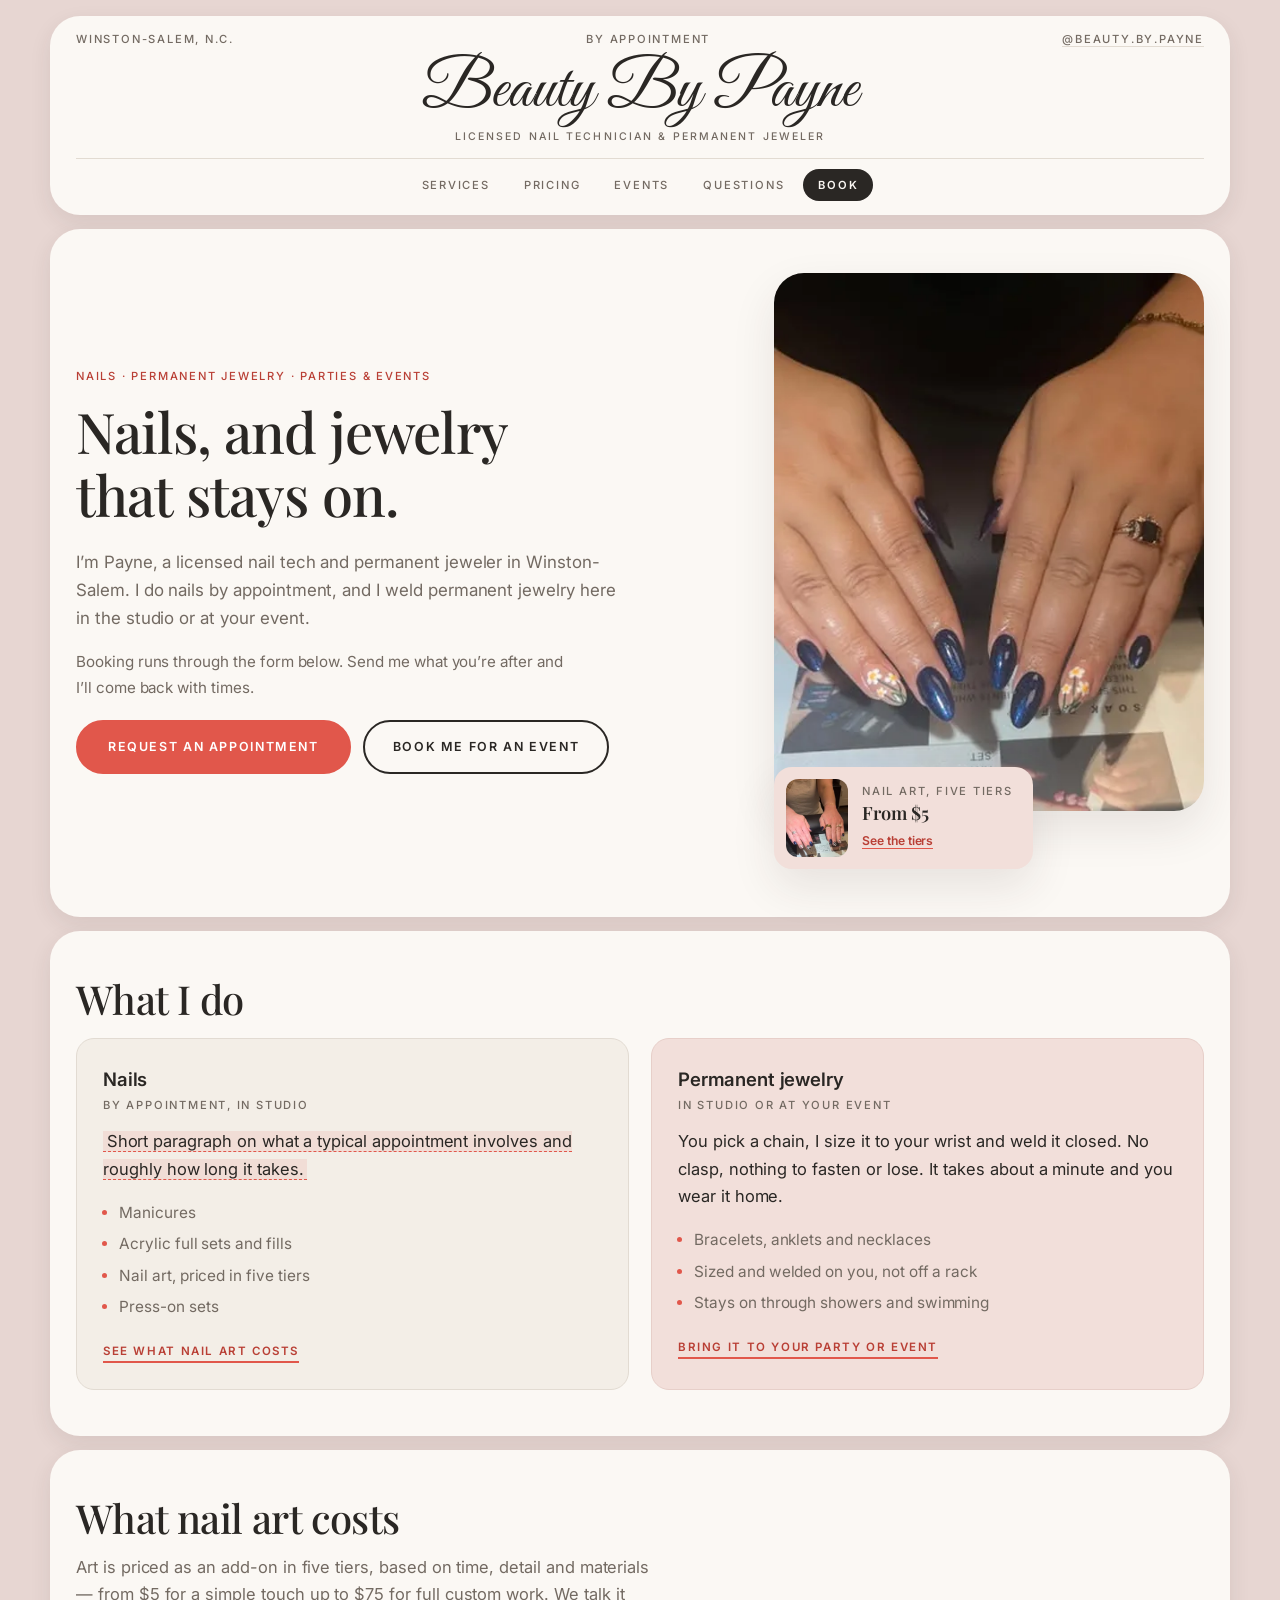
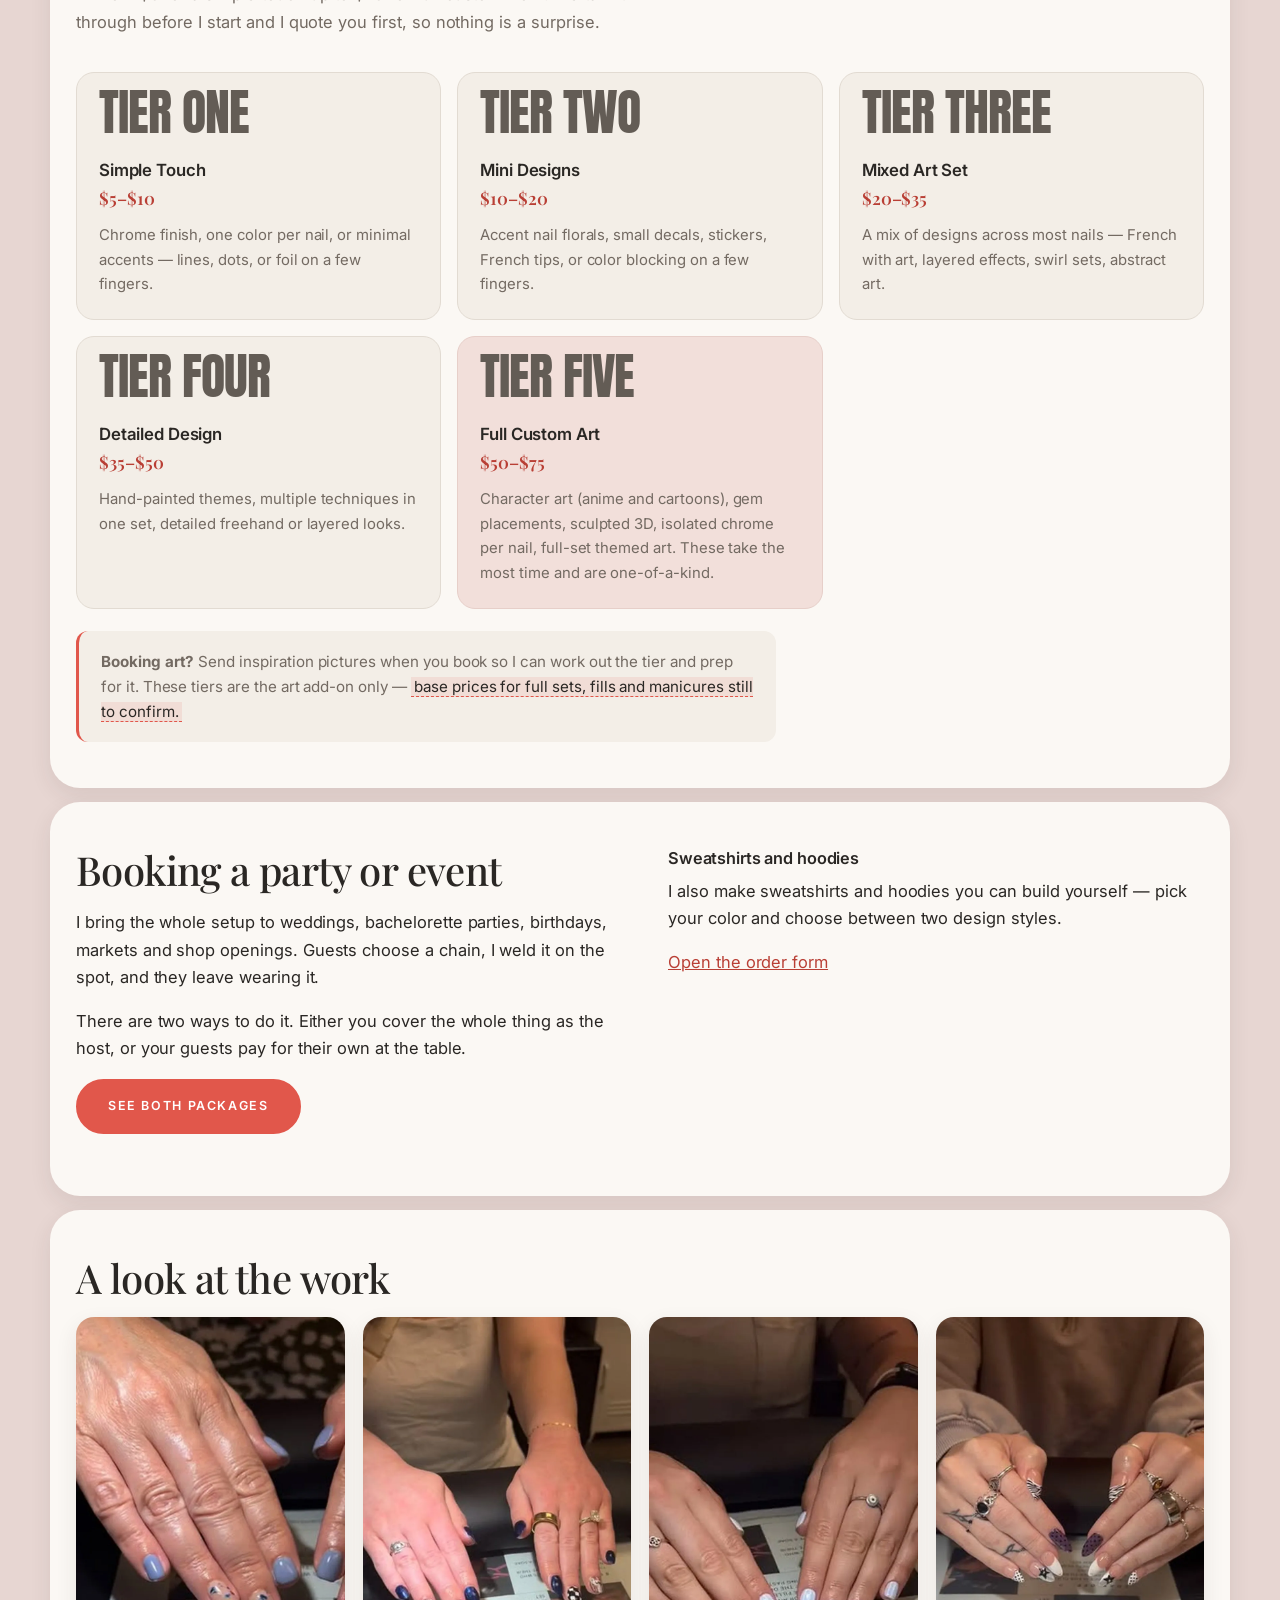
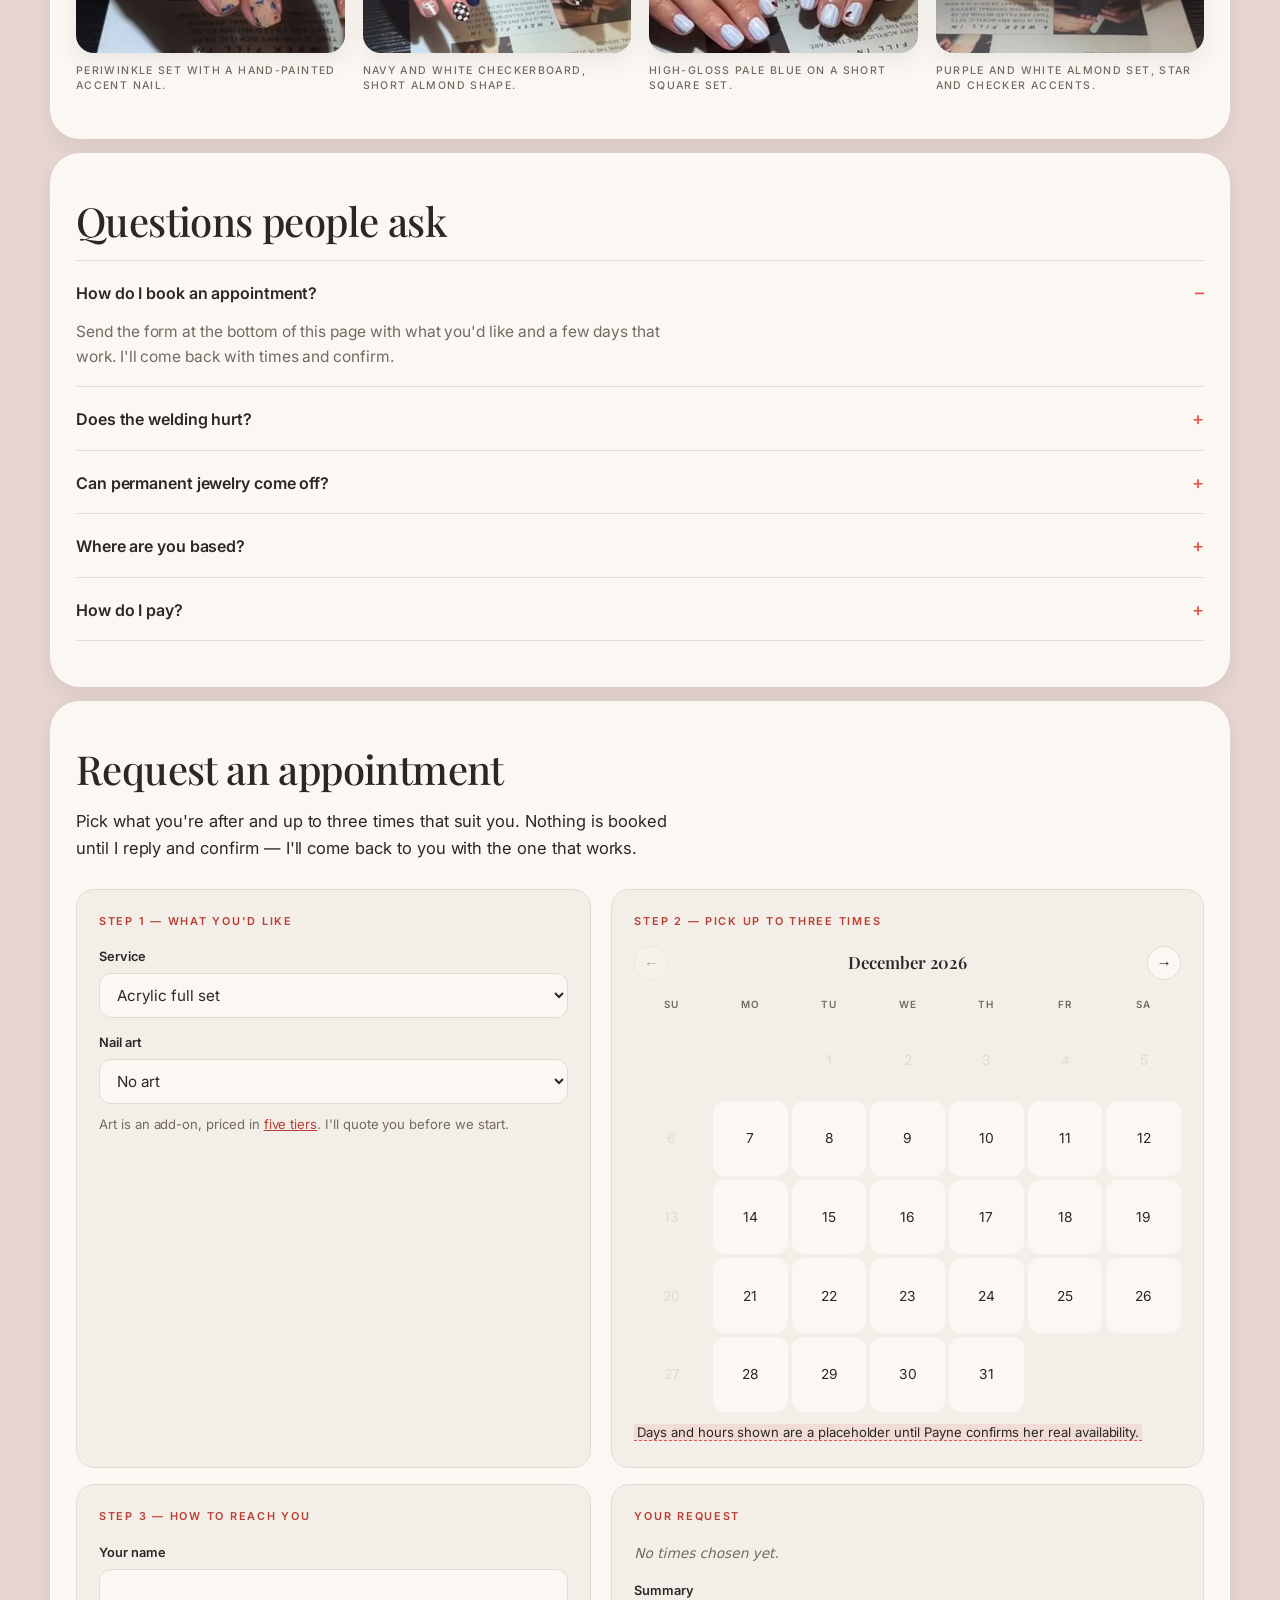
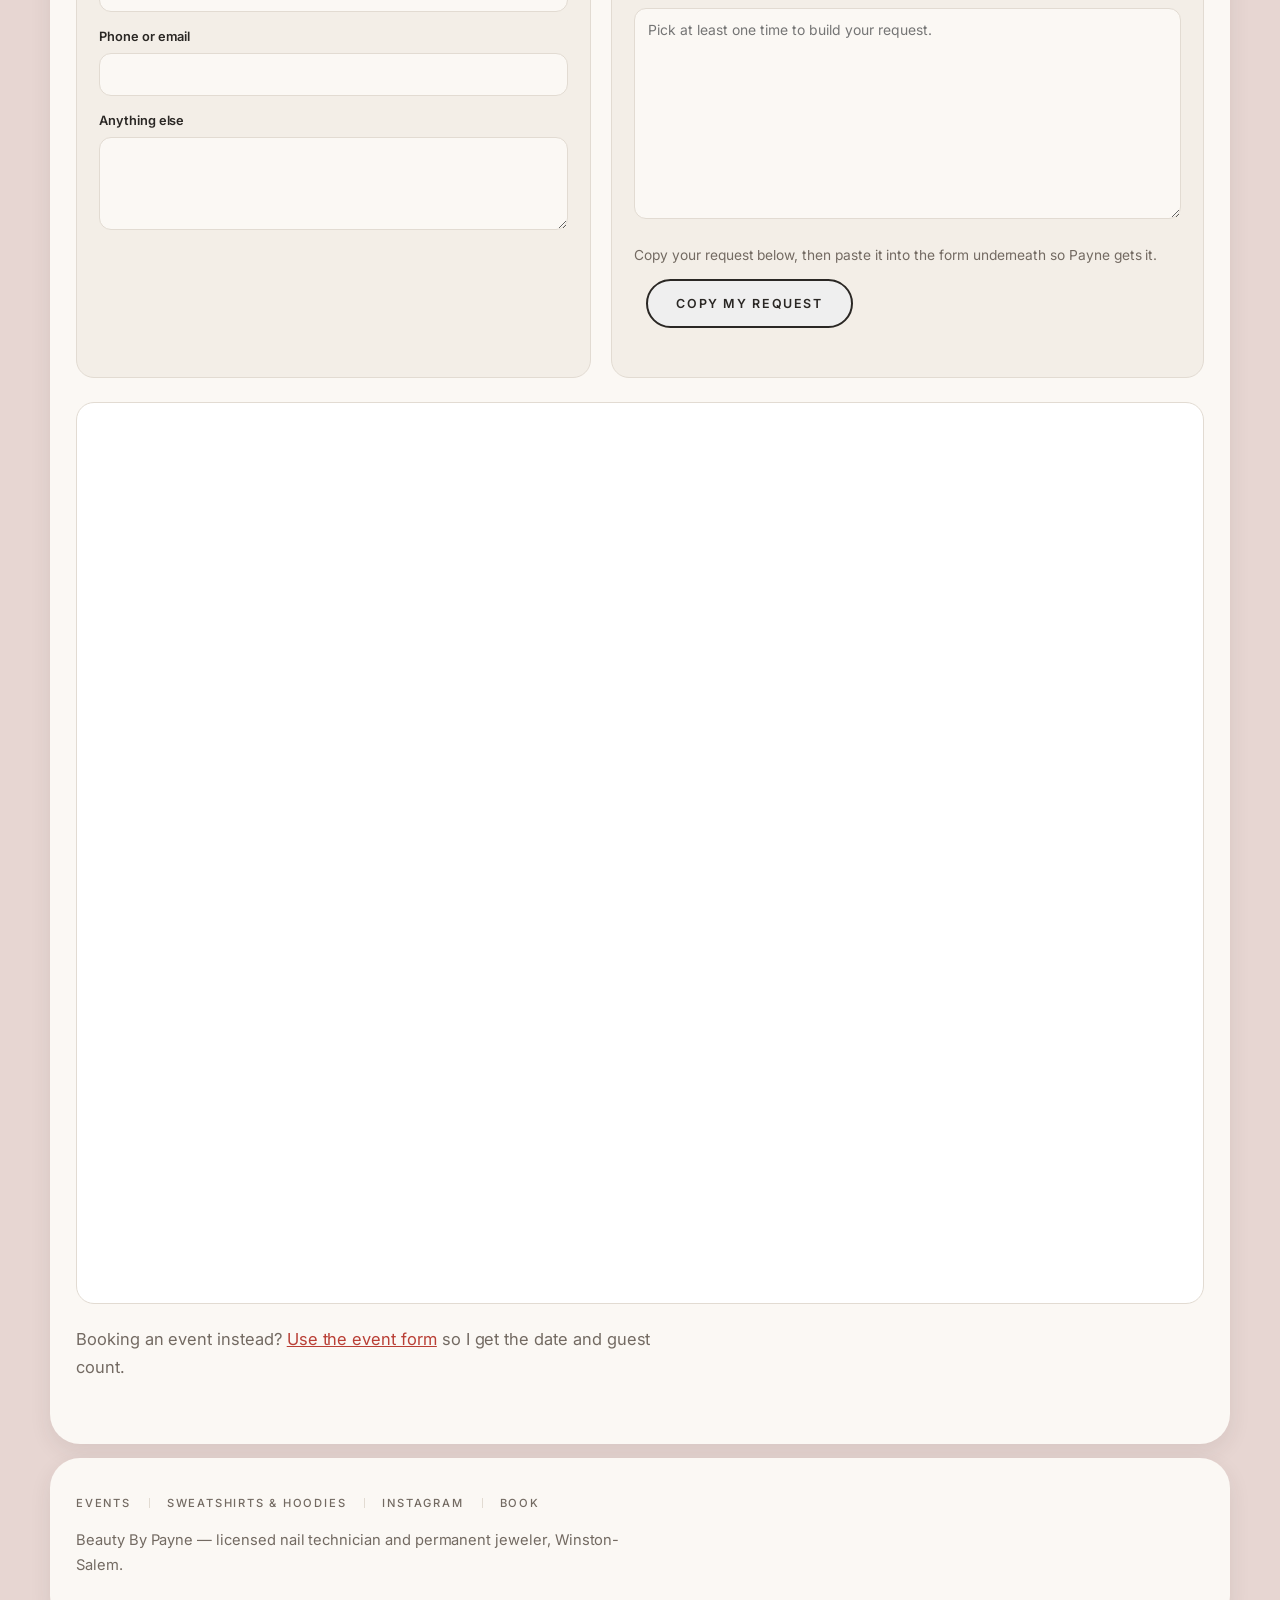
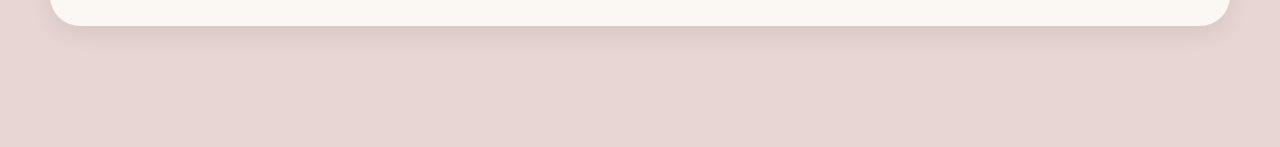
==== commit 0353e28b: "Add an appointment request scheduler Service and nail-art tier pickers, a month calendar that honour" ====
--- a/index.html
+++ b/index.html
@@ -359,7 +359,67 @@
 <section class="book" id="book">
   <div class="wrap">
     <h2>Request an appointment</h2>
-    <p>Tell me what you're after and a few days that suit you. I'll reply with times.</p>
+    <p>Pick what you're after and up to three times that suit you. Nothing is booked until I reply and confirm &mdash; I'll come back to you with the one that works.</p>
+
+    <div class="scheduler" id="scheduler" hidden>
+      <div class="sch-grid-2">
+
+        <div class="sch-panel">
+          <p class="sch-step">Step 1 &mdash; What you'd like</p>
+          <label class="sch-label" for="sch-service">Service</label>
+          <select id="sch-service" class="sch-input"></select>
+
+          <label class="sch-label" for="sch-tier">Nail art</label>
+          <select id="sch-tier" class="sch-input"></select>
+          <p class="sch-hint">Art is an add-on, priced in <a href="#pricing">five tiers</a>. I'll quote you before we start.</p>
+        </div>
+
+        <div class="sch-panel">
+          <p class="sch-step">Step 2 &mdash; Pick up to three times</p>
+          <div class="cal-nav">
+            <button type="button" id="sch-prev" class="cal-arrow" aria-label="Previous month">&#8592;</button>
+            <p class="cal-month" id="sch-month" aria-live="polite"></p>
+            <button type="button" id="sch-next" class="cal-arrow" aria-label="Next month">&#8594;</button>
+          </div>
+          <div class="cal" id="sch-grid" role="grid" aria-label="Choose a date"></div>
+          <p class="sch-hint"><span class="fill">Days and hours shown are a placeholder until Payne confirms her real availability.</span></p>
+
+          <div hidden>
+            <p class="sch-slots-head" id="sch-slots-head"></p>
+            <div class="slots" id="sch-slots"></div>
+          </div>
+        </div>
+
+      </div>
+
+      <div class="sch-grid-2">
+
+        <div class="sch-panel">
+          <p class="sch-step">Step 3 &mdash; How to reach you</p>
+          <label class="sch-label" for="sch-name">Your name</label>
+          <input id="sch-name" class="sch-input" type="text" autocomplete="name">
+
+          <label class="sch-label" for="sch-contact">Phone or email</label>
+          <input id="sch-contact" class="sch-input" type="text" autocomplete="tel">
+
+          <label class="sch-label" for="sch-notes">Anything else</label>
+          <textarea id="sch-notes" class="sch-input" rows="3"></textarea>
+        </div>
+
+        <div class="sch-panel">
+          <p class="sch-step">Your request</p>
+          <ul class="picks" id="sch-picks"></ul>
+          <label class="sch-label" for="sch-summary">Summary</label>
+          <textarea id="sch-summary" class="sch-input sch-summary" rows="9" readonly></textarea>
+          <div class="sch-actions" id="sch-actions"></div>
+          <button type="button" class="btn-line" id="sch-copy">Copy my request</button>
+          <p class="sch-status" id="sch-status" role="status" aria-live="polite"></p>
+        </div>
+
+      </div>
+    </div>
+
+    <p class="sch-fallback" id="scheduler-fallback">Use the form below to send your request.</p>
 
     <div class="form-frame">
       <iframe
@@ -369,7 +429,7 @@
         scrolling="auto"></iframe>
     </div>
 
-    <p style="margin-top:22px;color:var(--skin-dim)">Booking an event instead? <a href="events.html">Use the event form</a> so I get the date and guest count.</p>
+    <p class="book-alt">Booking an event instead? <a href="events.html">Use the event form</a> so I get the date and guest count.</p>
   </div>
 </section>
 
@@ -392,5 +452,6 @@
   <a class="btn" href="#book">Book</a>
 </div>
 
+<script src="book.js" defer></script>
 </body>
 </html>
--- a/style.css
+++ b/style.css
@@ -344,3 +344,108 @@
 a:focus-visible,summary:focus-visible,.btn:focus-visible{
   outline:2px solid var(--coral);outline-offset:3px;
 }
+
+/* ── Appointment request scheduler ─────────────────────────── */
+.scheduler{margin-top:26px}
+.sch-grid-2{display:grid;gap:16px;margin-bottom:16px}
+@media(min-width:840px){.sch-grid-2{grid-template-columns:1fr 1.15fr;gap:20px}}
+
+.sch-panel{
+  background:var(--sheet-2);border:1px solid var(--line);
+  border-radius:var(--r-md);padding:22px 22px 24px;
+}
+.sch-step{
+  font-family:var(--sans);font-weight:600;
+  font-size:.68rem;text-transform:uppercase;letter-spacing:.16em;
+  color:var(--coral-dk);margin:0 0 16px;max-width:none;
+}
+.sch-label{
+  display:block;margin:14px 0 6px;
+  font-family:var(--sans);font-weight:600;font-size:.8rem;color:var(--ink);
+}
+.sch-label:first-of-type{margin-top:0}
+.sch-input{
+  width:100%;font-family:var(--sans);font-size:.95rem;color:var(--ink);
+  background:var(--sheet);border:1px solid var(--line);
+  border-radius:var(--r-sm);padding:11px 13px;
+}
+.sch-input:focus-visible{outline:2px solid var(--coral);outline-offset:1px;border-color:var(--coral)}
+textarea.sch-input{resize:vertical;line-height:1.5}
+.sch-summary{font-size:.87rem;background:var(--sheet);color:var(--ink-2)}
+.sch-hint{margin:10px 0 0;font-size:.82rem;color:var(--ink-2);max-width:none}
+
+/* calendar */
+.cal-nav{display:flex;align-items:center;justify-content:space-between;gap:10px;margin-bottom:10px}
+.cal-month{
+  margin:0;max-width:none;text-align:center;flex:1;
+  font-family:var(--serif);font-weight:600;font-size:1.05rem;color:var(--ink);
+}
+.cal-arrow{
+  flex:none;width:34px;height:34px;border-radius:var(--pill);
+  border:1px solid var(--line);background:var(--sheet);color:var(--ink);
+  font-size:.95rem;line-height:1;cursor:pointer;
+}
+.cal-arrow:hover:not(:disabled){background:var(--blush);border-color:#E7CFC9}
+.cal-arrow:disabled{opacity:.35;cursor:default}
+
+.cal{display:grid;grid-template-columns:repeat(7,1fr);gap:4px}
+.cal-head{
+  text-align:center;padding:6px 0;
+  font-family:var(--sans);font-weight:600;
+  font-size:.62rem;text-transform:uppercase;letter-spacing:.1em;color:var(--ink-2);
+}
+.cal-pad{height:0}
+.cal-day{
+  aspect-ratio:1/1;min-height:36px;
+  border:1px solid transparent;border-radius:var(--r-sm);
+  background:var(--sheet);color:var(--ink);
+  font-family:var(--sans);font-size:.86rem;cursor:pointer;
+  display:flex;align-items:center;justify-content:center;
+  transition:background .12s ease,border-color .12s ease;
+}
+.cal-day:hover:not(:disabled){background:var(--blush);border-color:#E7CFC9}
+.cal-day.is-off{background:transparent;color:var(--line);cursor:default}
+.cal-day.is-active{border-color:var(--ink)}
+.cal-day.has-pick{background:var(--coral);color:#fff;border-color:var(--coral)}
+
+.sch-slots-head{
+  margin:18px 0 8px;max-width:none;
+  font-family:var(--sans);font-weight:600;font-size:.84rem;color:var(--ink);
+}
+.slots{display:flex;flex-wrap:wrap;gap:7px}
+.slot{
+  border:1px solid var(--line);border-radius:var(--pill);
+  background:var(--sheet);color:var(--ink);
+  padding:8px 15px;font-family:var(--sans);font-size:.82rem;cursor:pointer;
+  transition:background .12s ease,border-color .12s ease;
+}
+.slot:hover{background:var(--blush);border-color:#E7CFC9}
+.slot.is-picked{background:var(--coral);color:#fff;border-color:var(--coral)}
+
+/* chosen times */
+.picks{list-style:none;margin:0 0 16px;padding:0;display:grid;gap:7px}
+.pick{
+  display:flex;align-items:center;justify-content:space-between;gap:10px;
+  background:var(--blush);border:1px solid #E7CFC9;
+  border-radius:var(--r-sm);padding:9px 9px 9px 14px;
+  font-size:.86rem;color:var(--ink);
+}
+.pick-x{
+  flex:none;width:26px;height:26px;border-radius:var(--pill);
+  border:0;background:rgba(0,0,0,.06);color:var(--ink);
+  font-size:1rem;line-height:1;cursor:pointer;
+}
+.pick-x:hover{background:var(--coral);color:#fff}
+.sch-empty{margin:0;color:var(--ink-2);font-size:.86rem;font-style:italic;list-style:none}
+
+.sch-actions{display:flex;flex-wrap:wrap;gap:10px;margin:16px 0 12px}
+.sch-actions .btn[aria-disabled="true"],
+.sch-actions .btn-line[aria-disabled="true"]{opacity:.45;pointer-events:none}
+.sch-handoff{margin:0;font-size:.86rem;color:var(--ink-2);max-width:none}
+.sch-status{margin:10px 0 0;min-height:1.2em;font-size:.82rem;color:var(--coral-dk);max-width:none}
+.sch-fallback{margin-top:22px;color:var(--ink-2)}
+.book-alt{margin-top:22px;color:var(--ink-2)}
+
+@media(prefers-reduced-motion:reduce){
+  .cal-day,.slot,.cal-arrow{transition:none}
+}
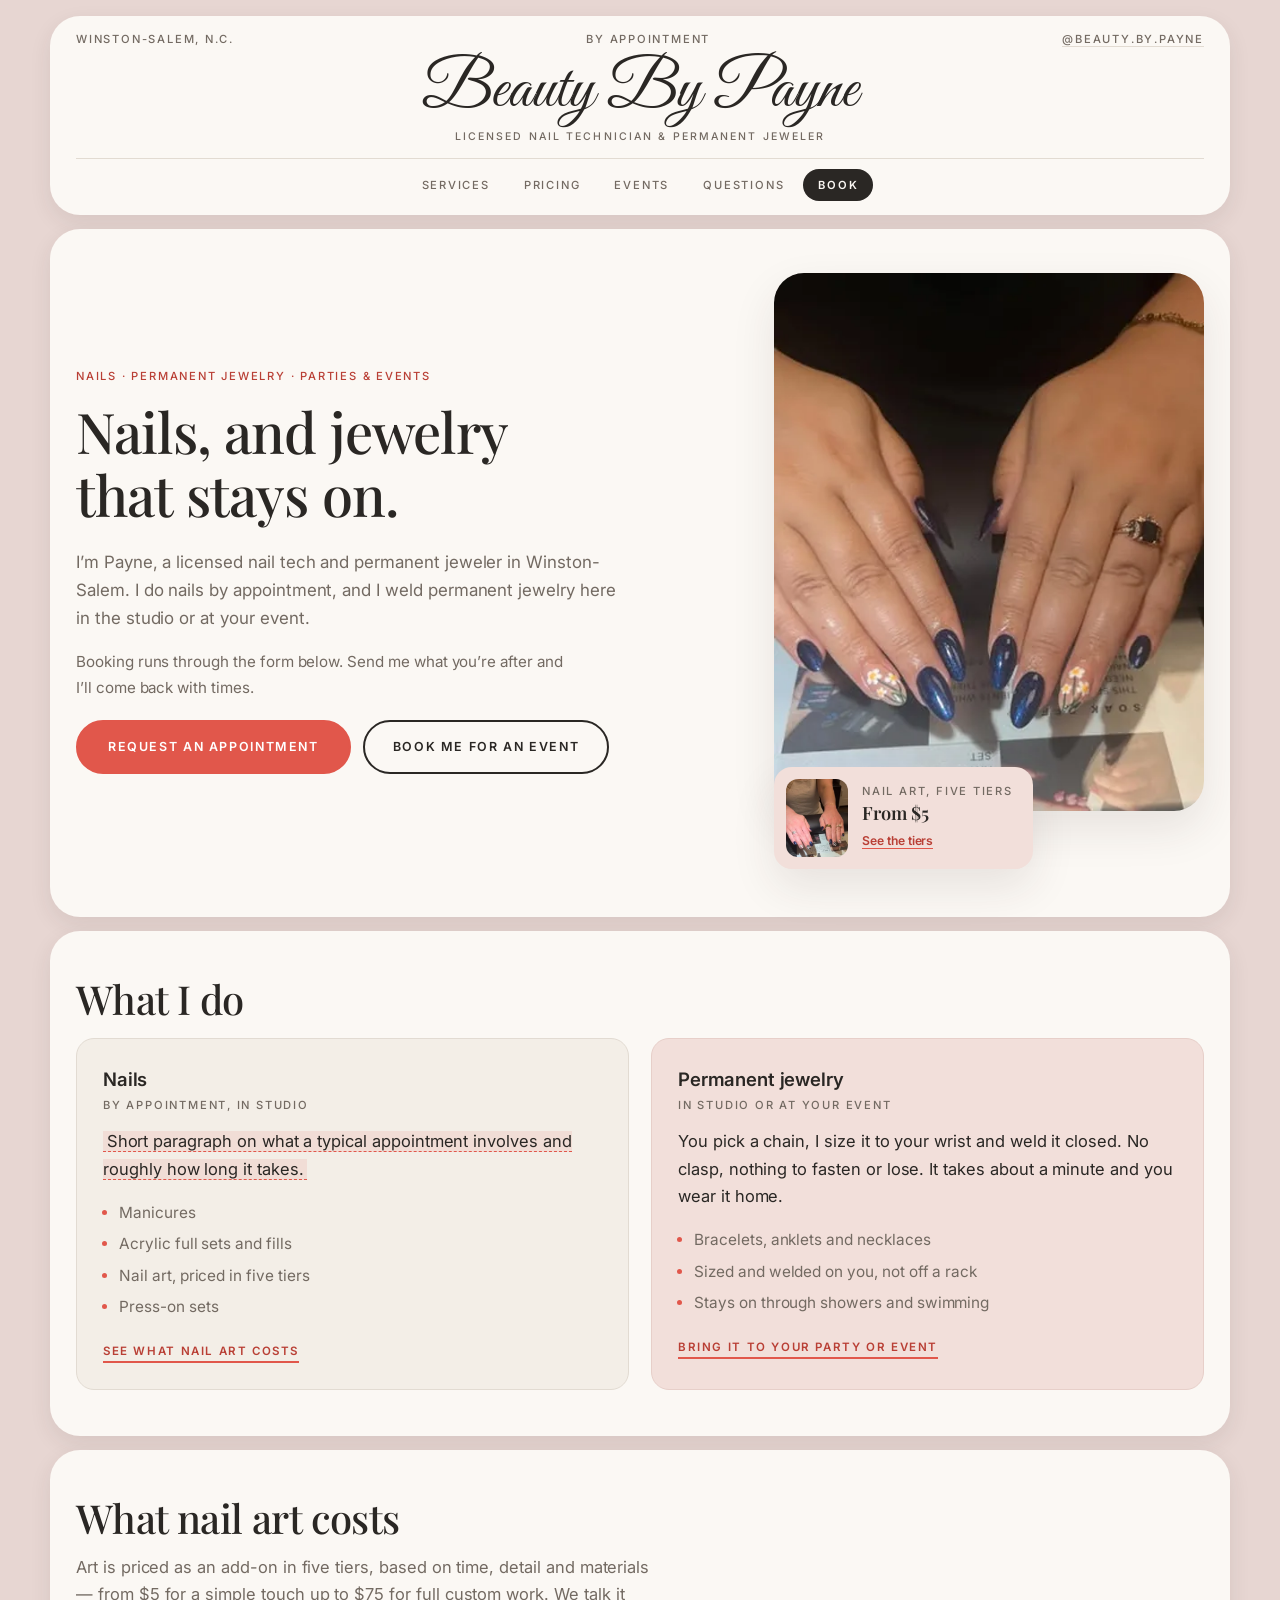
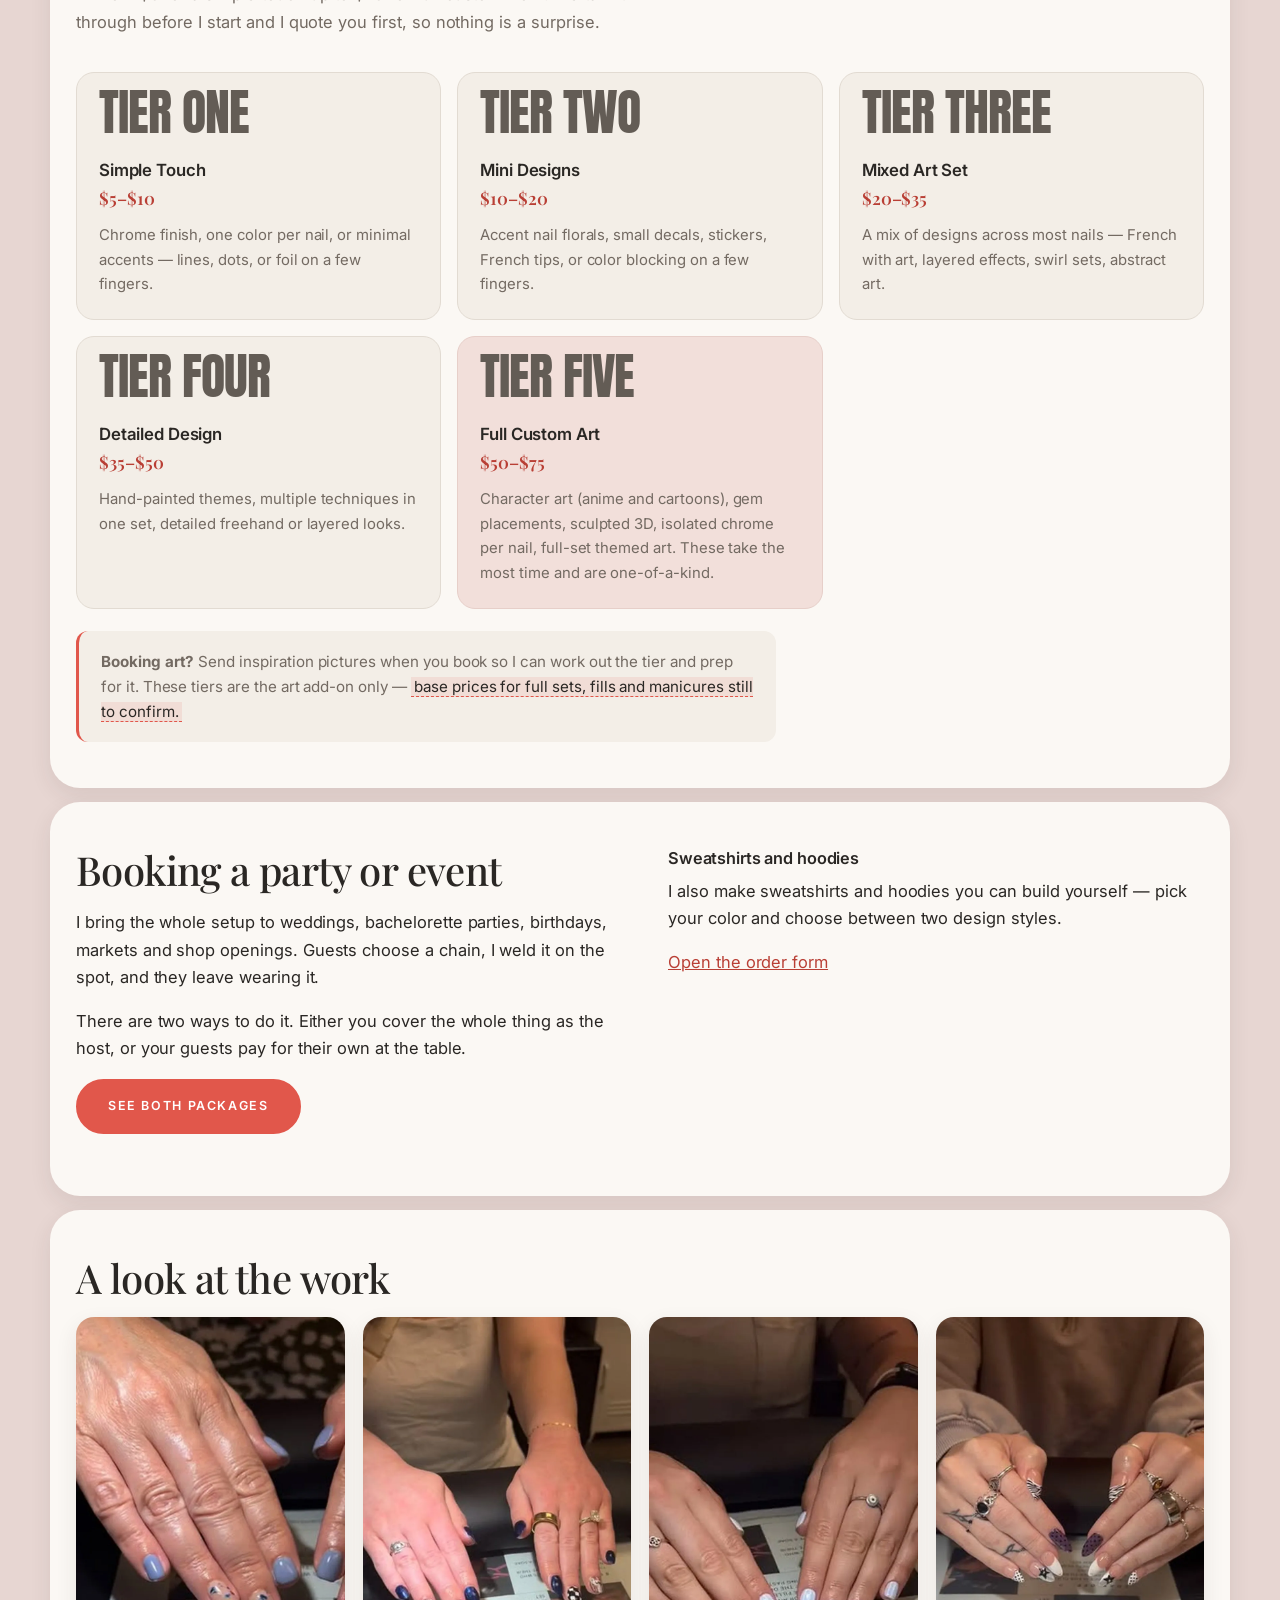
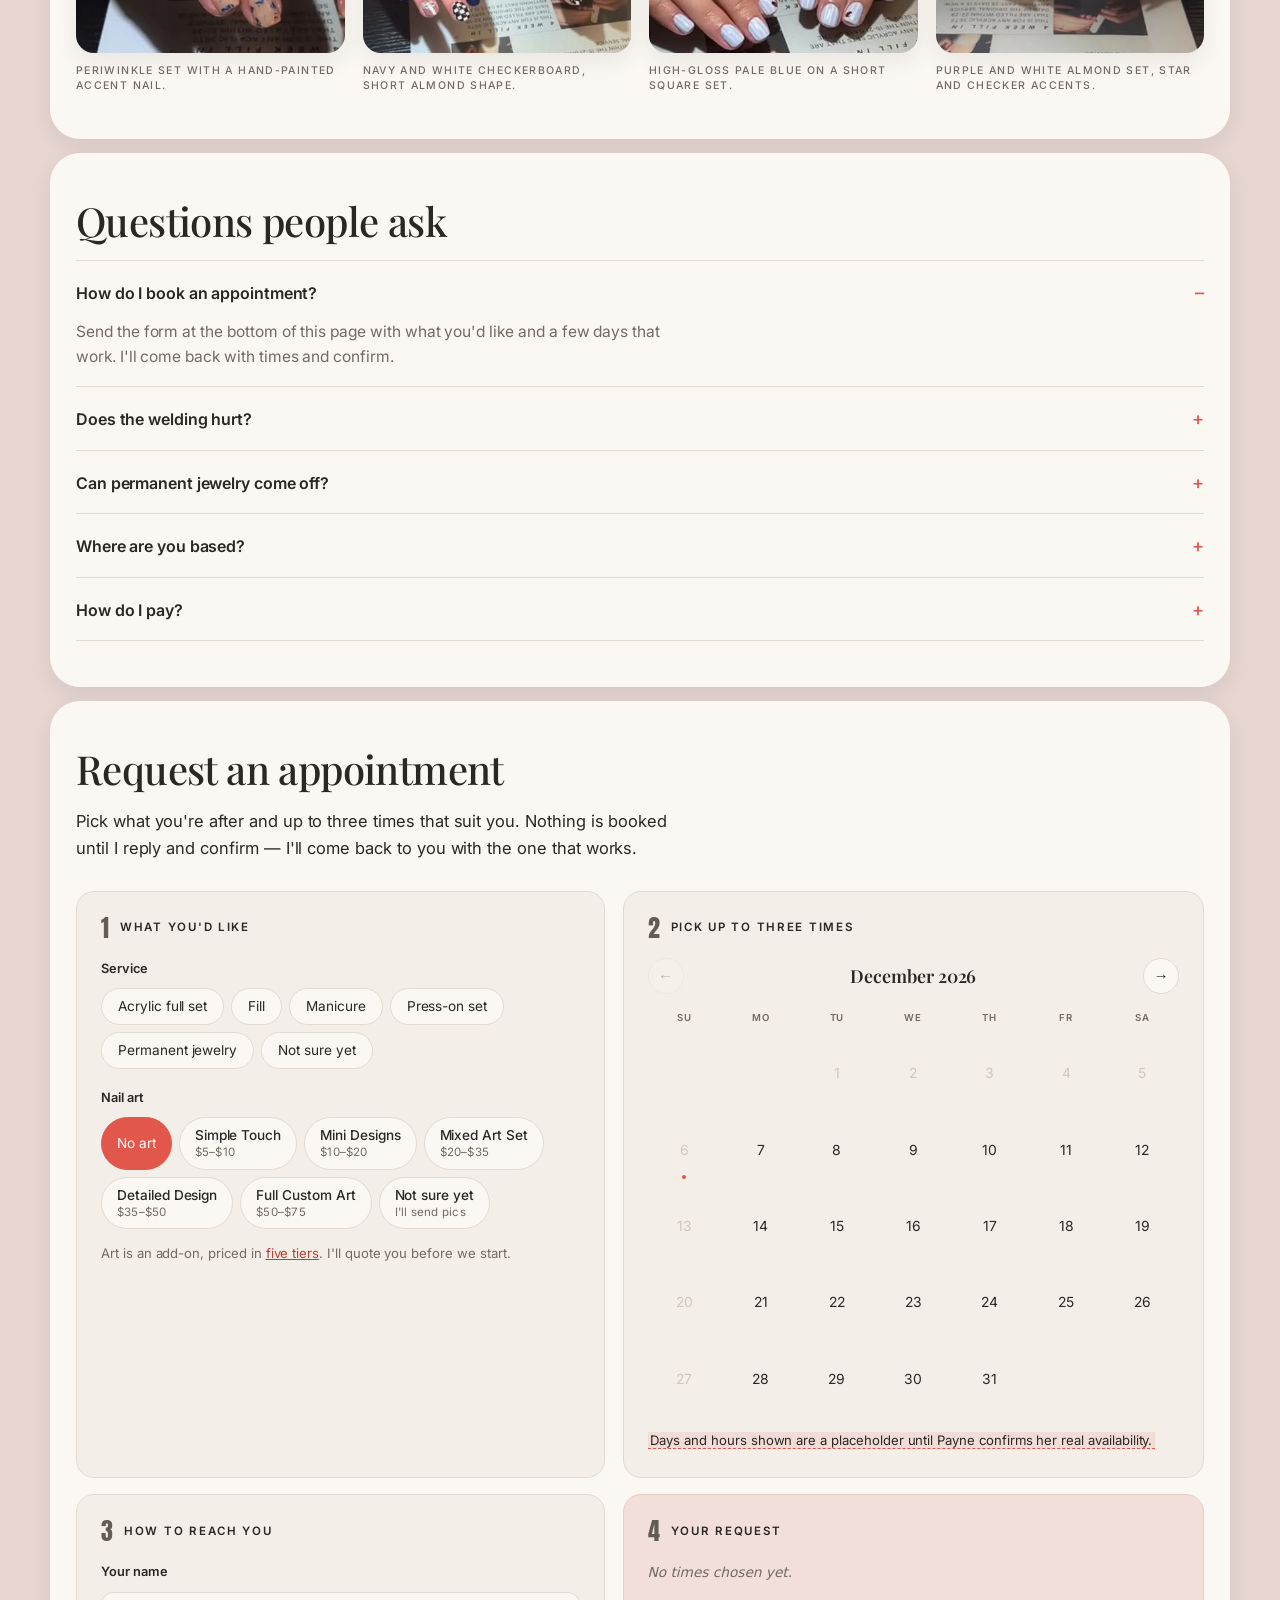
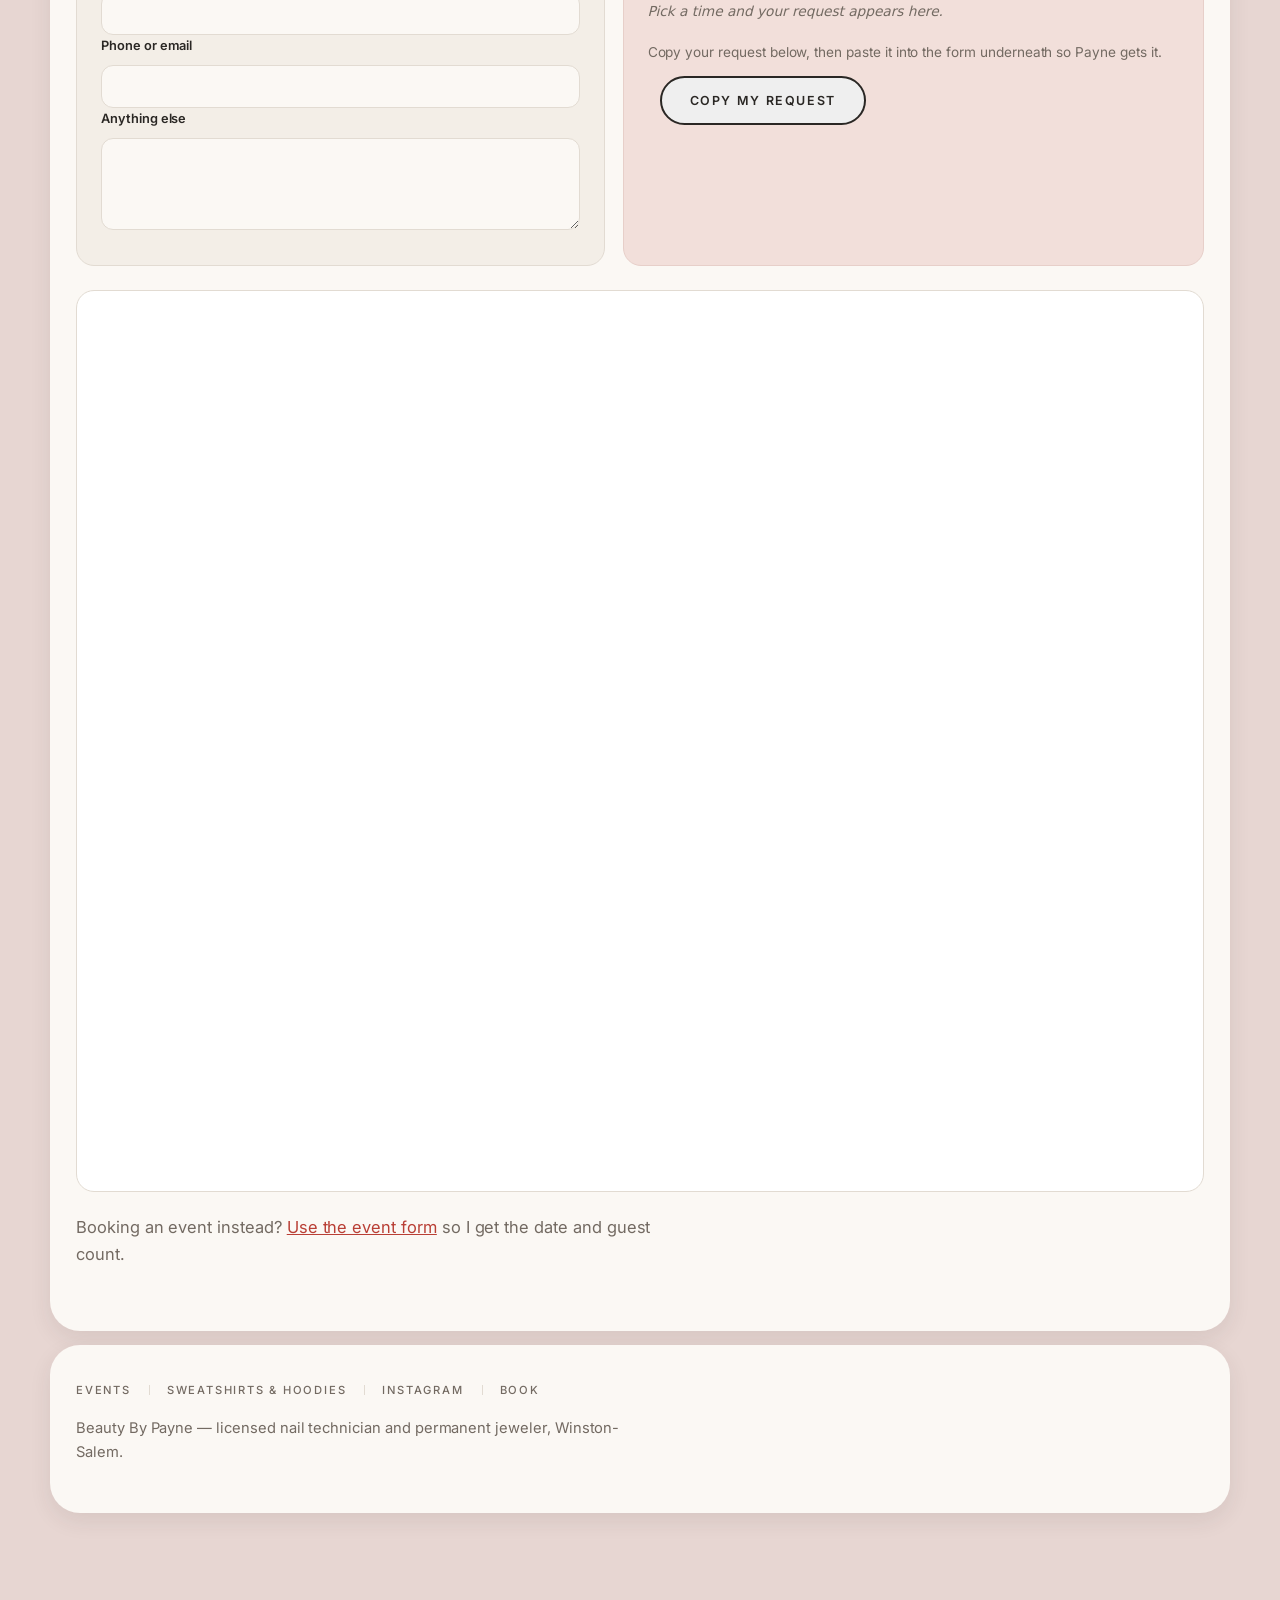
==== commit defbd2c9: "Stylize the scheduler to match the rest of the site Steps are numbered with the same Anton condensed" ====
--- a/index.html
+++ b/index.html
@@ -365,17 +365,20 @@
       <div class="sch-grid-2">
 
         <div class="sch-panel">
-          <p class="sch-step">Step 1 &mdash; What you'd like</p>
-          <label class="sch-label" for="sch-service">Service</label>
-          <select id="sch-service" class="sch-input"></select>
-
-          <label class="sch-label" for="sch-tier">Nail art</label>
-          <select id="sch-tier" class="sch-input"></select>
+          <p class="sch-step"><span class="sch-num">1</span> What you'd like</p>
+          <fieldset class="chipset">
+            <legend class="sch-label">Service</legend>
+            <div class="chips" id="sch-service"></div>
+          </fieldset>
+          <fieldset class="chipset">
+            <legend class="sch-label">Nail art</legend>
+            <div class="chips chips-2" id="sch-tier"></div>
+          </fieldset>
           <p class="sch-hint">Art is an add-on, priced in <a href="#pricing">five tiers</a>. I'll quote you before we start.</p>
         </div>
 
         <div class="sch-panel">
-          <p class="sch-step">Step 2 &mdash; Pick up to three times</p>
+          <p class="sch-step"><span class="sch-num">2</span> Pick up to three times</p>
           <div class="cal-nav">
             <button type="button" id="sch-prev" class="cal-arrow" aria-label="Previous month">&#8592;</button>
             <p class="cal-month" id="sch-month" aria-live="polite"></p>
@@ -395,7 +398,7 @@
       <div class="sch-grid-2">
 
         <div class="sch-panel">
-          <p class="sch-step">Step 3 &mdash; How to reach you</p>
+          <p class="sch-step"><span class="sch-num">3</span> How to reach you</p>
           <label class="sch-label" for="sch-name">Your name</label>
           <input id="sch-name" class="sch-input" type="text" autocomplete="name">
 
@@ -406,11 +409,18 @@
           <textarea id="sch-notes" class="sch-input" rows="3"></textarea>
         </div>
 
-        <div class="sch-panel">
-          <p class="sch-step">Your request</p>
+        <div class="sch-panel sch-panel-accent">
+          <p class="sch-step"><span class="sch-num">4</span> Your request</p>
           <ul class="picks" id="sch-picks"></ul>
-          <label class="sch-label" for="sch-summary">Summary</label>
-          <textarea id="sch-summary" class="sch-input sch-summary" rows="9" readonly></textarea>
+
+          <p class="sch-empty" id="sch-card-empty">Pick a time and your request appears here.</p>
+          <div class="req-card" id="sch-card-wrap" hidden>
+            <dl id="sch-card"></dl>
+            <p class="req-foot">Requested, not booked &mdash; Payne confirms by reply.</p>
+          </div>
+
+          <textarea id="sch-summary" class="visually-hidden" rows="9" readonly
+            aria-label="Your request as plain text, for copying"></textarea>
           <div class="sch-actions" id="sch-actions"></div>
           <button type="button" class="btn-line" id="sch-copy">Copy my request</button>
           <p class="sch-status" id="sch-status" role="status" aria-live="polite"></p>
--- a/style.css
+++ b/style.css
@@ -346,24 +346,57 @@
 }
 
 /* ── Appointment request scheduler ─────────────────────────── */
-.scheduler{margin-top:26px}
+.scheduler{margin-top:28px}
 .sch-grid-2{display:grid;gap:16px;margin-bottom:16px}
-@media(min-width:840px){.sch-grid-2{grid-template-columns:1fr 1.15fr;gap:20px}}
+@media(min-width:900px){.sch-grid-2{grid-template-columns:1fr 1.1fr;gap:18px}}
 
 .sch-panel{
   background:var(--sheet-2);border:1px solid var(--line);
-  border-radius:var(--r-md);padding:22px 22px 24px;
-}
+  border-radius:var(--r-md);padding:24px 24px 26px;
+}
+.sch-panel-accent{background:var(--blush);border-color:#E7CFC9}
+
+/* her condensed numerals, same face as the pricing tiers */
 .sch-step{
-  font-family:var(--sans);font-weight:600;
-  font-size:.68rem;text-transform:uppercase;letter-spacing:.16em;
-  color:var(--coral-dk);margin:0 0 16px;max-width:none;
-}
+  display:flex;align-items:center;gap:11px;
+  font-family:var(--sans);font-weight:600;
+  font-size:.72rem;text-transform:uppercase;letter-spacing:.15em;
+  color:var(--ink);margin:0 0 18px;max-width:none;
+}
+.sch-num{
+  flex:none;font-family:var(--slab);font-weight:400;
+  font-size:1.5rem;line-height:1;letter-spacing:0;
+  color:var(--display);
+}
+
+.chipset{border:0;margin:0 0 18px;padding:0;min-width:0}
+.chipset:last-of-type{margin-bottom:0}
 .sch-label{
-  display:block;margin:14px 0 6px;
+  display:block;padding:0;margin:0 0 9px;
   font-family:var(--sans);font-weight:600;font-size:.8rem;color:var(--ink);
 }
-.sch-label:first-of-type{margin-top:0}
+
+/* chips — real radios, visually replaced by their labels */
+.chips{display:flex;flex-wrap:wrap;gap:7px;align-items:stretch}
+/* the note-less chips are one line, so centre them against two-line neighbours */
+.chips-2 .chip{flex-direction:column;align-items:flex-start;justify-content:center;gap:1px;padding:9px 15px}
+.chip-input{position:absolute;opacity:0;width:0;height:0;pointer-events:none}
+.chip{
+  display:inline-flex;align-items:center;
+  border:1px solid var(--line);border-radius:var(--pill);
+  background:var(--sheet);color:var(--ink);
+  padding:9px 16px;font-size:.85rem;line-height:1.25;cursor:pointer;
+  transition:background .12s ease,border-color .12s ease,color .12s ease;
+}
+.chip:hover{background:var(--blush);border-color:#E7CFC9}
+.chip-main{font-weight:500}
+.chip-note{font-size:.72rem;color:var(--ink-2);letter-spacing:.02em}
+.chip-input:checked + .chip{
+  background:var(--coral);border-color:var(--coral);color:#fff;
+}
+.chip-input:checked + .chip .chip-note{color:rgba(255,255,255,.82)}
+.chip-input:focus-visible + .chip{outline:2px solid var(--coral);outline-offset:2px}
+
 .sch-input{
   width:100%;font-family:var(--sans);font-size:.95rem;color:var(--ink);
   background:var(--sheet);border:1px solid var(--line);
@@ -371,64 +404,76 @@
 }
 .sch-input:focus-visible{outline:2px solid var(--coral);outline-offset:1px;border-color:var(--coral)}
 textarea.sch-input{resize:vertical;line-height:1.5}
-.sch-summary{font-size:.87rem;background:var(--sheet);color:var(--ink-2)}
-.sch-hint{margin:10px 0 0;font-size:.82rem;color:var(--ink-2);max-width:none}
+.sch-hint{margin:14px 0 0;font-size:.82rem;color:var(--ink-2);max-width:none}
 
 /* calendar */
-.cal-nav{display:flex;align-items:center;justify-content:space-between;gap:10px;margin-bottom:10px}
+.cal-nav{display:flex;align-items:center;justify-content:space-between;gap:10px;margin-bottom:12px}
 .cal-month{
   margin:0;max-width:none;text-align:center;flex:1;
-  font-family:var(--serif);font-weight:600;font-size:1.05rem;color:var(--ink);
+  font-family:var(--serif);font-weight:600;font-size:1.12rem;color:var(--ink);
 }
 .cal-arrow{
-  flex:none;width:34px;height:34px;border-radius:var(--pill);
+  flex:none;width:36px;height:36px;border-radius:var(--pill);
   border:1px solid var(--line);background:var(--sheet);color:var(--ink);
   font-size:.95rem;line-height:1;cursor:pointer;
-}
-.cal-arrow:hover:not(:disabled){background:var(--blush);border-color:#E7CFC9}
-.cal-arrow:disabled{opacity:.35;cursor:default}
-
-.cal{display:grid;grid-template-columns:repeat(7,1fr);gap:4px}
+  transition:background .12s ease,border-color .12s ease;
+}
+.cal-arrow:hover:not(:disabled){background:var(--coral);border-color:var(--coral);color:#fff}
+.cal-arrow:disabled{opacity:.3;cursor:default}
+
+.cal{display:grid;grid-template-columns:repeat(7,1fr);gap:3px}
 .cal-head{
-  text-align:center;padding:6px 0;
-  font-family:var(--sans);font-weight:600;
-  font-size:.62rem;text-transform:uppercase;letter-spacing:.1em;color:var(--ink-2);
+  text-align:center;padding:4px 0 8px;
+  font-family:var(--sans);font-weight:600;
+  font-size:.6rem;text-transform:uppercase;letter-spacing:.1em;color:var(--ink-2);
 }
 .cal-pad{height:0}
 .cal-day{
-  aspect-ratio:1/1;min-height:36px;
-  border:1px solid transparent;border-radius:var(--r-sm);
-  background:var(--sheet);color:var(--ink);
-  font-family:var(--sans);font-size:.86rem;cursor:pointer;
+  position:relative;aspect-ratio:1/1;min-height:38px;
+  border:1px solid transparent;border-radius:var(--pill);
+  background:transparent;color:var(--ink);
+  font-family:var(--sans);font-size:.87rem;cursor:pointer;
   display:flex;align-items:center;justify-content:center;
-  transition:background .12s ease,border-color .12s ease;
-}
-.cal-day:hover:not(:disabled){background:var(--blush);border-color:#E7CFC9}
-.cal-day.is-off{background:transparent;color:var(--line);cursor:default}
+  transition:background .12s ease,color .12s ease,border-color .12s ease;
+}
+.cal-day:hover:not(:disabled){background:var(--sheet);border-color:var(--line)}
+.cal-day.is-off{color:#CFC7BC;cursor:default}
+.cal-day.is-today::after{
+  content:"";position:absolute;bottom:6px;left:50%;transform:translateX(-50%);
+  width:4px;height:4px;border-radius:50%;background:var(--coral);
+}
 .cal-day.is-active{border-color:var(--ink)}
-.cal-day.has-pick{background:var(--coral);color:#fff;border-color:var(--coral)}
+.cal-day.has-pick{
+  background:var(--coral);color:#fff;border-color:var(--coral);font-weight:600;
+}
+.cal-day.has-pick.is-today::after{background:#fff}
 
 .sch-slots-head{
-  margin:18px 0 8px;max-width:none;
-  font-family:var(--sans);font-weight:600;font-size:.84rem;color:var(--ink);
-}
-.slots{display:flex;flex-wrap:wrap;gap:7px}
+  margin:20px 0 4px;max-width:none;
+  font-family:var(--serif);font-weight:600;font-size:1rem;color:var(--ink);
+}
+.slot-group{
+  margin:12px 0 7px;max-width:none;
+  font-family:var(--sans);font-weight:600;
+  font-size:.62rem;text-transform:uppercase;letter-spacing:.15em;color:var(--ink-2);
+}
+.slot-row{display:flex;flex-wrap:wrap;gap:6px}
 .slot{
   border:1px solid var(--line);border-radius:var(--pill);
   background:var(--sheet);color:var(--ink);
-  padding:8px 15px;font-family:var(--sans);font-size:.82rem;cursor:pointer;
-  transition:background .12s ease,border-color .12s ease;
+  padding:8px 14px;font-family:var(--sans);font-size:.81rem;cursor:pointer;
+  transition:background .12s ease,border-color .12s ease,color .12s ease;
 }
 .slot:hover{background:var(--blush);border-color:#E7CFC9}
-.slot.is-picked{background:var(--coral);color:#fff;border-color:var(--coral)}
+.slot.is-picked{background:var(--coral);color:#fff;border-color:var(--coral);font-weight:600}
 
 /* chosen times */
 .picks{list-style:none;margin:0 0 16px;padding:0;display:grid;gap:7px}
 .pick{
   display:flex;align-items:center;justify-content:space-between;gap:10px;
-  background:var(--blush);border:1px solid #E7CFC9;
-  border-radius:var(--r-sm);padding:9px 9px 9px 14px;
-  font-size:.86rem;color:var(--ink);
+  background:var(--sheet);border:1px solid #E7CFC9;
+  border-radius:var(--pill);padding:8px 8px 8px 16px;
+  font-size:.85rem;color:var(--ink);
 }
 .pick-x{
   flex:none;width:26px;height:26px;border-radius:var(--pill);
@@ -436,16 +481,46 @@
   font-size:1rem;line-height:1;cursor:pointer;
 }
 .pick-x:hover{background:var(--coral);color:#fff}
-.sch-empty{margin:0;color:var(--ink-2);font-size:.86rem;font-style:italic;list-style:none}
-
-.sch-actions{display:flex;flex-wrap:wrap;gap:10px;margin:16px 0 12px}
+.sch-empty{margin:0;color:var(--ink-2);font-size:.86rem;font-style:italic;list-style:none;max-width:none}
+
+/* the request, set like a little ticket */
+.req-card{
+  background:var(--sheet);border:1px solid #E7CFC9;
+  border-radius:var(--r-md);padding:20px 22px 16px;
+}
+.req-card dl{
+  margin:0;display:grid;grid-template-columns:auto 1fr;
+  gap:9px 16px;align-items:baseline;
+}
+.req-card dt{
+  font-family:var(--sans);font-weight:600;
+  font-size:.62rem;text-transform:uppercase;letter-spacing:.14em;
+  color:var(--ink-2);white-space:nowrap;
+}
+.req-card dd{margin:0;font-size:.9rem;color:var(--ink);line-height:1.45}
+.card-times{list-style:none;margin:0;padding:0;display:grid;gap:3px}
+.card-times li{font-family:var(--serif);font-weight:600;font-size:.95rem}
+.req-foot{
+  margin:16px 0 0;padding-top:12px;max-width:none;
+  border-top:1px dashed #E0C6C0;
+  font-size:.72rem;letter-spacing:.04em;color:var(--ink-2);
+}
+
+.sch-actions{display:flex;flex-wrap:wrap;gap:10px;margin:18px 0 12px}
 .sch-actions .btn[aria-disabled="true"],
 .sch-actions .btn-line[aria-disabled="true"]{opacity:.45;pointer-events:none}
-.sch-handoff{margin:0;font-size:.86rem;color:var(--ink-2);max-width:none}
+.sch-handoff{margin:0;font-size:.85rem;color:var(--ink-2);max-width:none}
 .sch-status{margin:10px 0 0;min-height:1.2em;font-size:.82rem;color:var(--coral-dk);max-width:none}
 .sch-fallback{margin-top:22px;color:var(--ink-2)}
 .book-alt{margin-top:22px;color:var(--ink-2)}
 
+/* kept in the layout (not display:none) so select() still works for the
+   execCommand copy fallback */
+.visually-hidden{
+  position:absolute;width:1px;height:1px;margin:-1px;padding:0;
+  overflow:hidden;clip:rect(0 0 0 0);clip-path:inset(50%);white-space:nowrap;border:0;
+}
+
 @media(prefers-reduced-motion:reduce){
-  .cal-day,.slot,.cal-arrow{transition:none}
-}
+  .cal-day,.slot,.cal-arrow,.chip{transition:none}
+}
